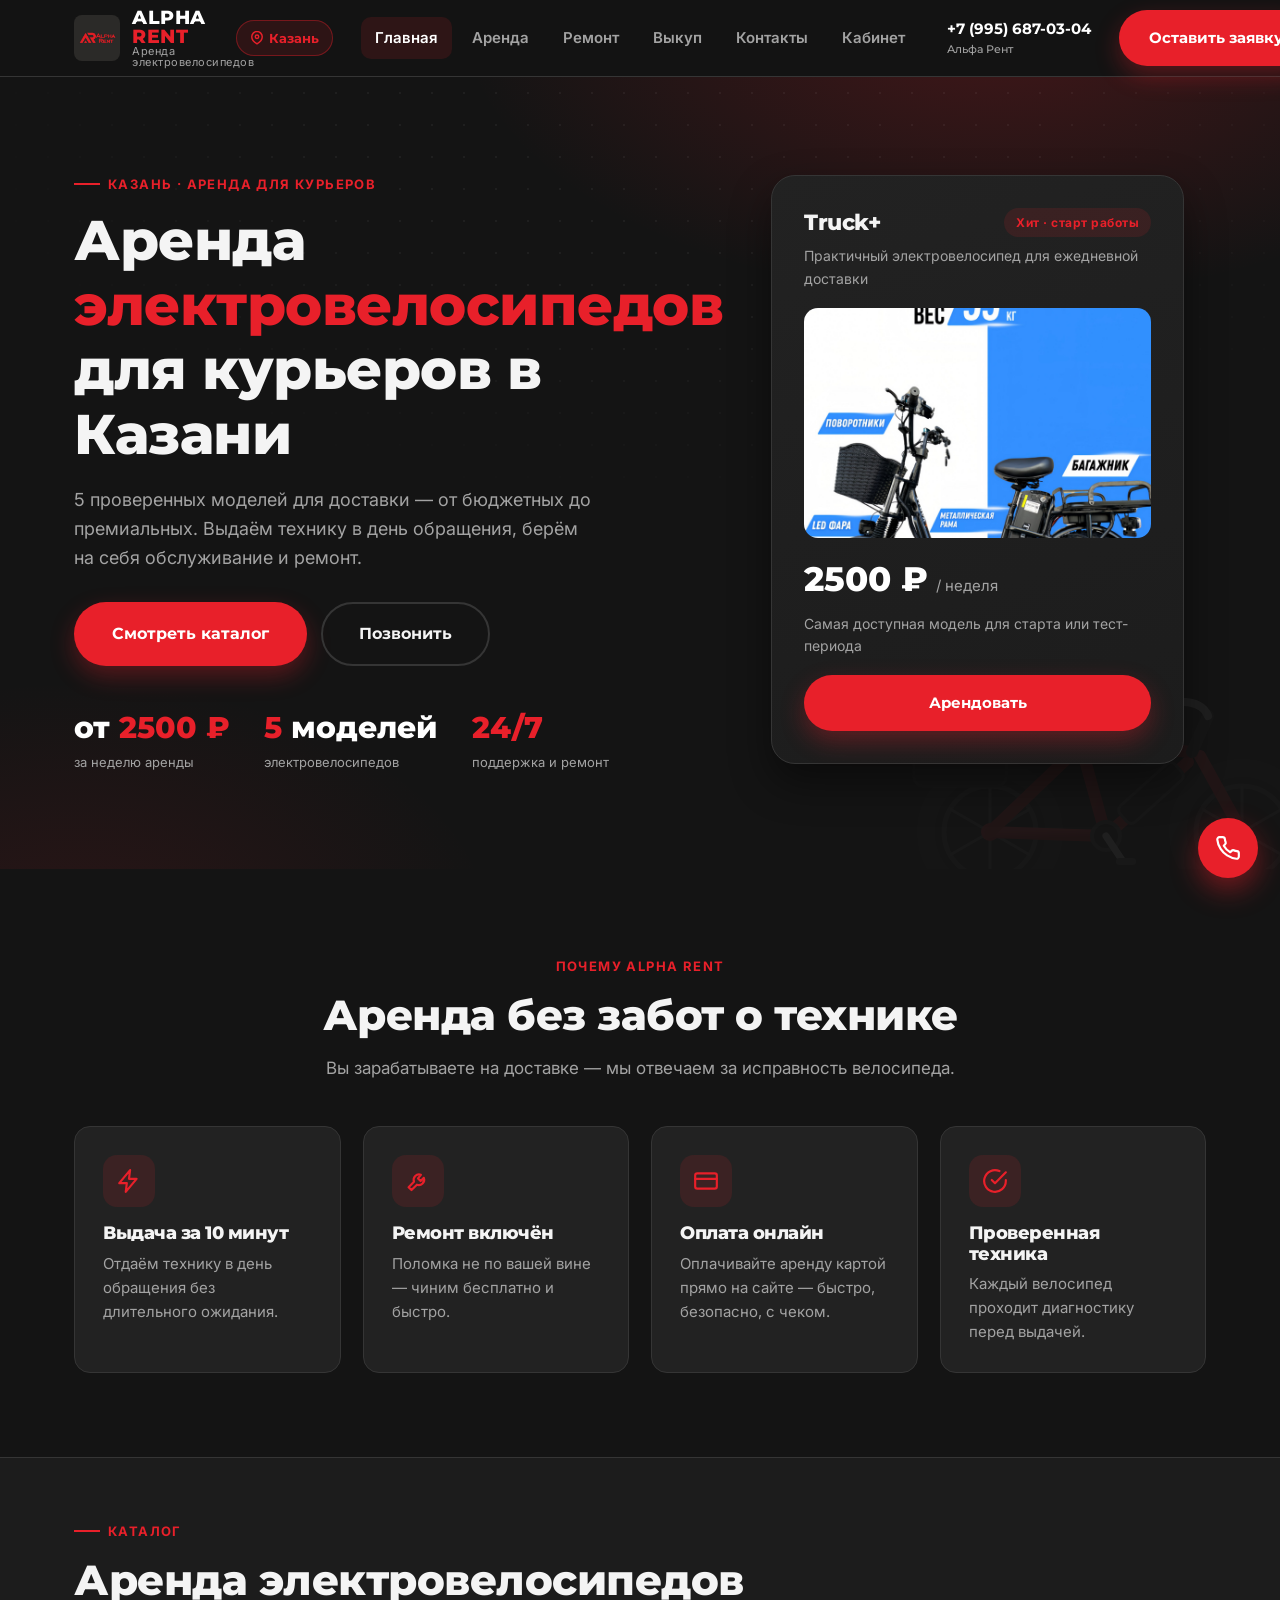
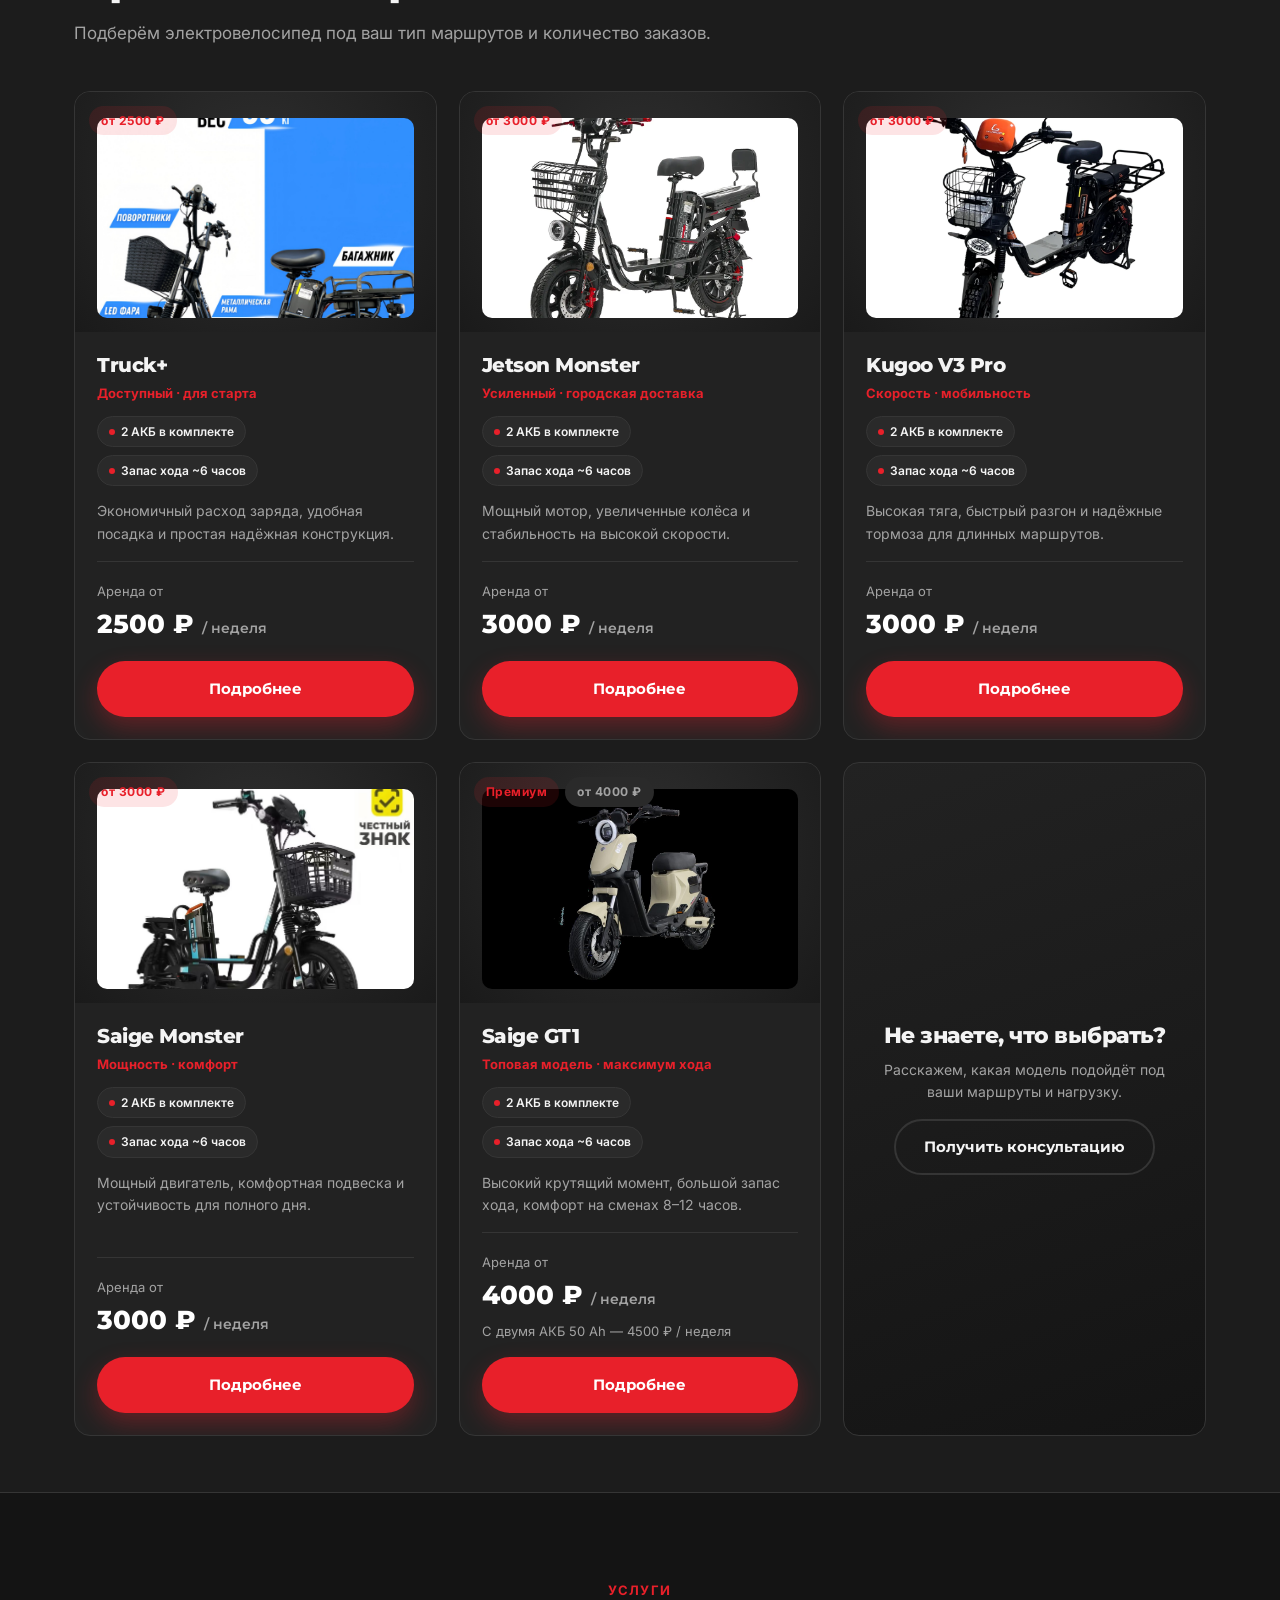
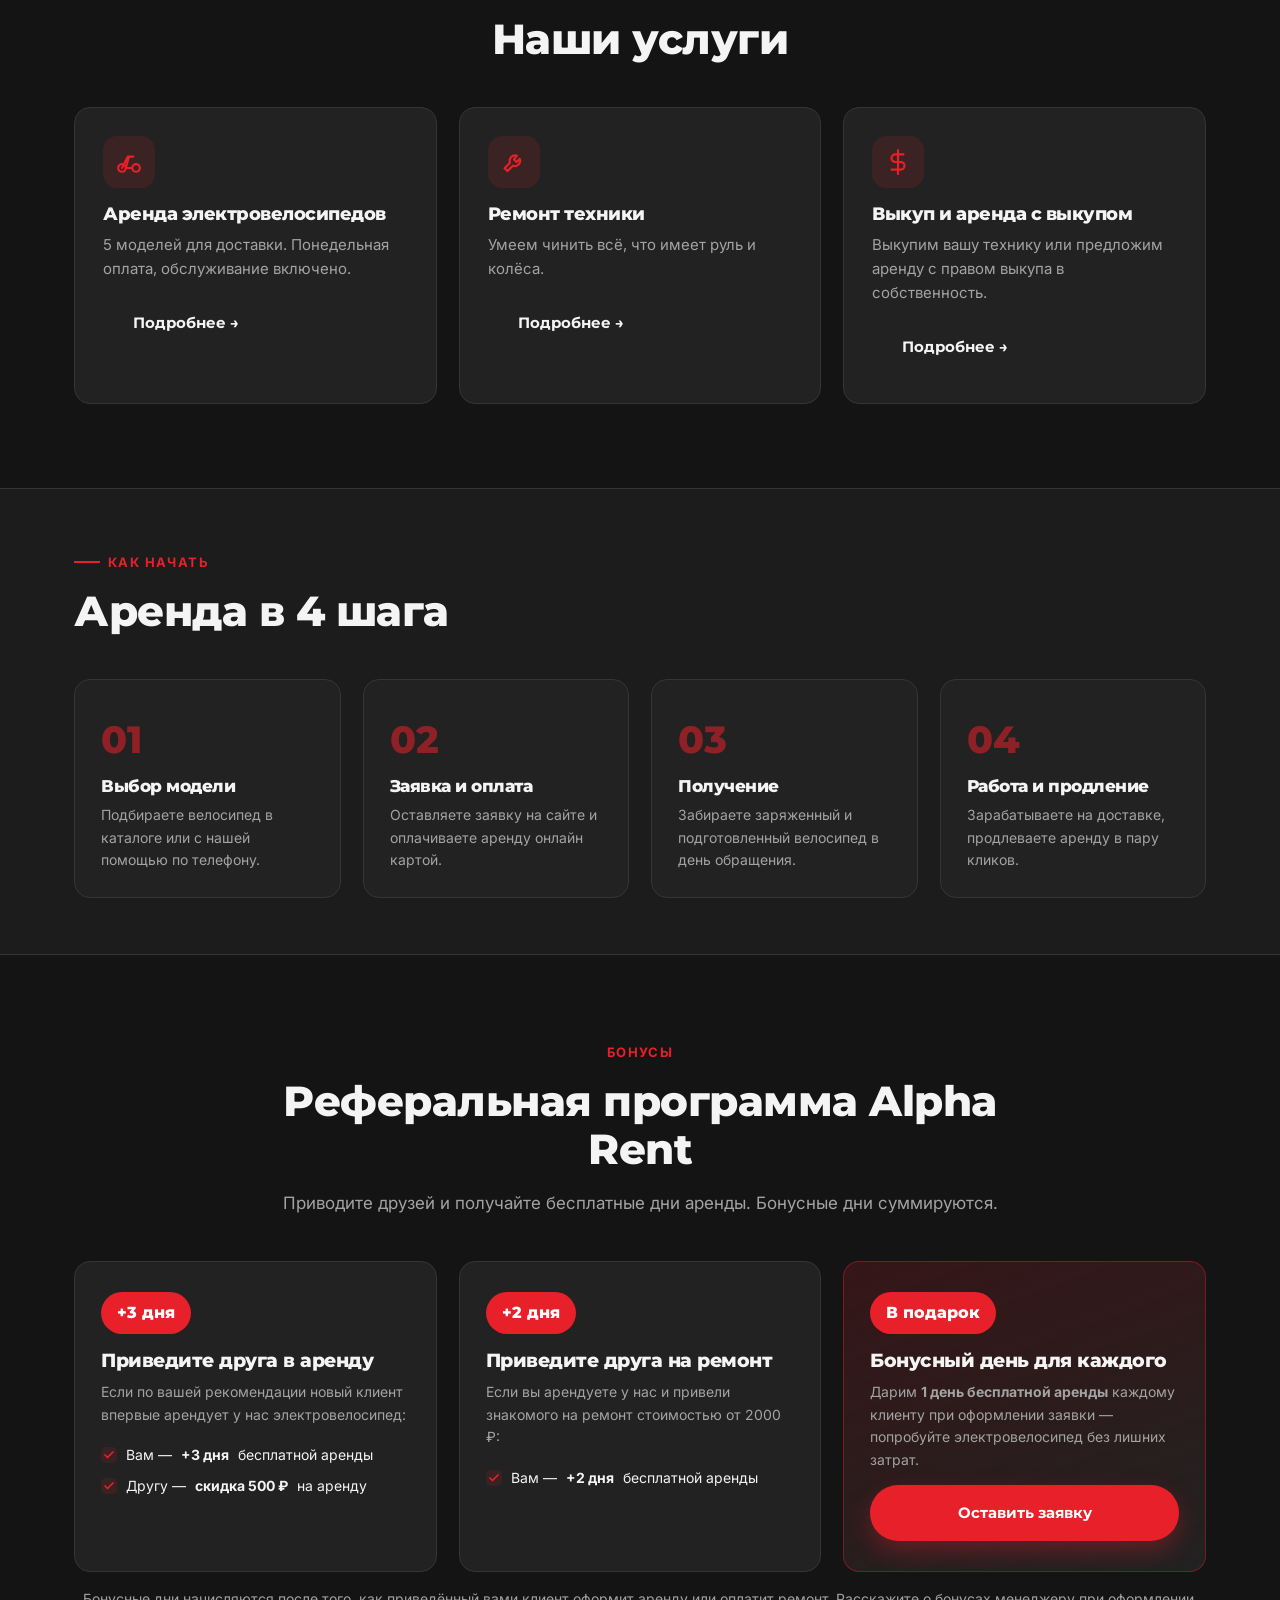
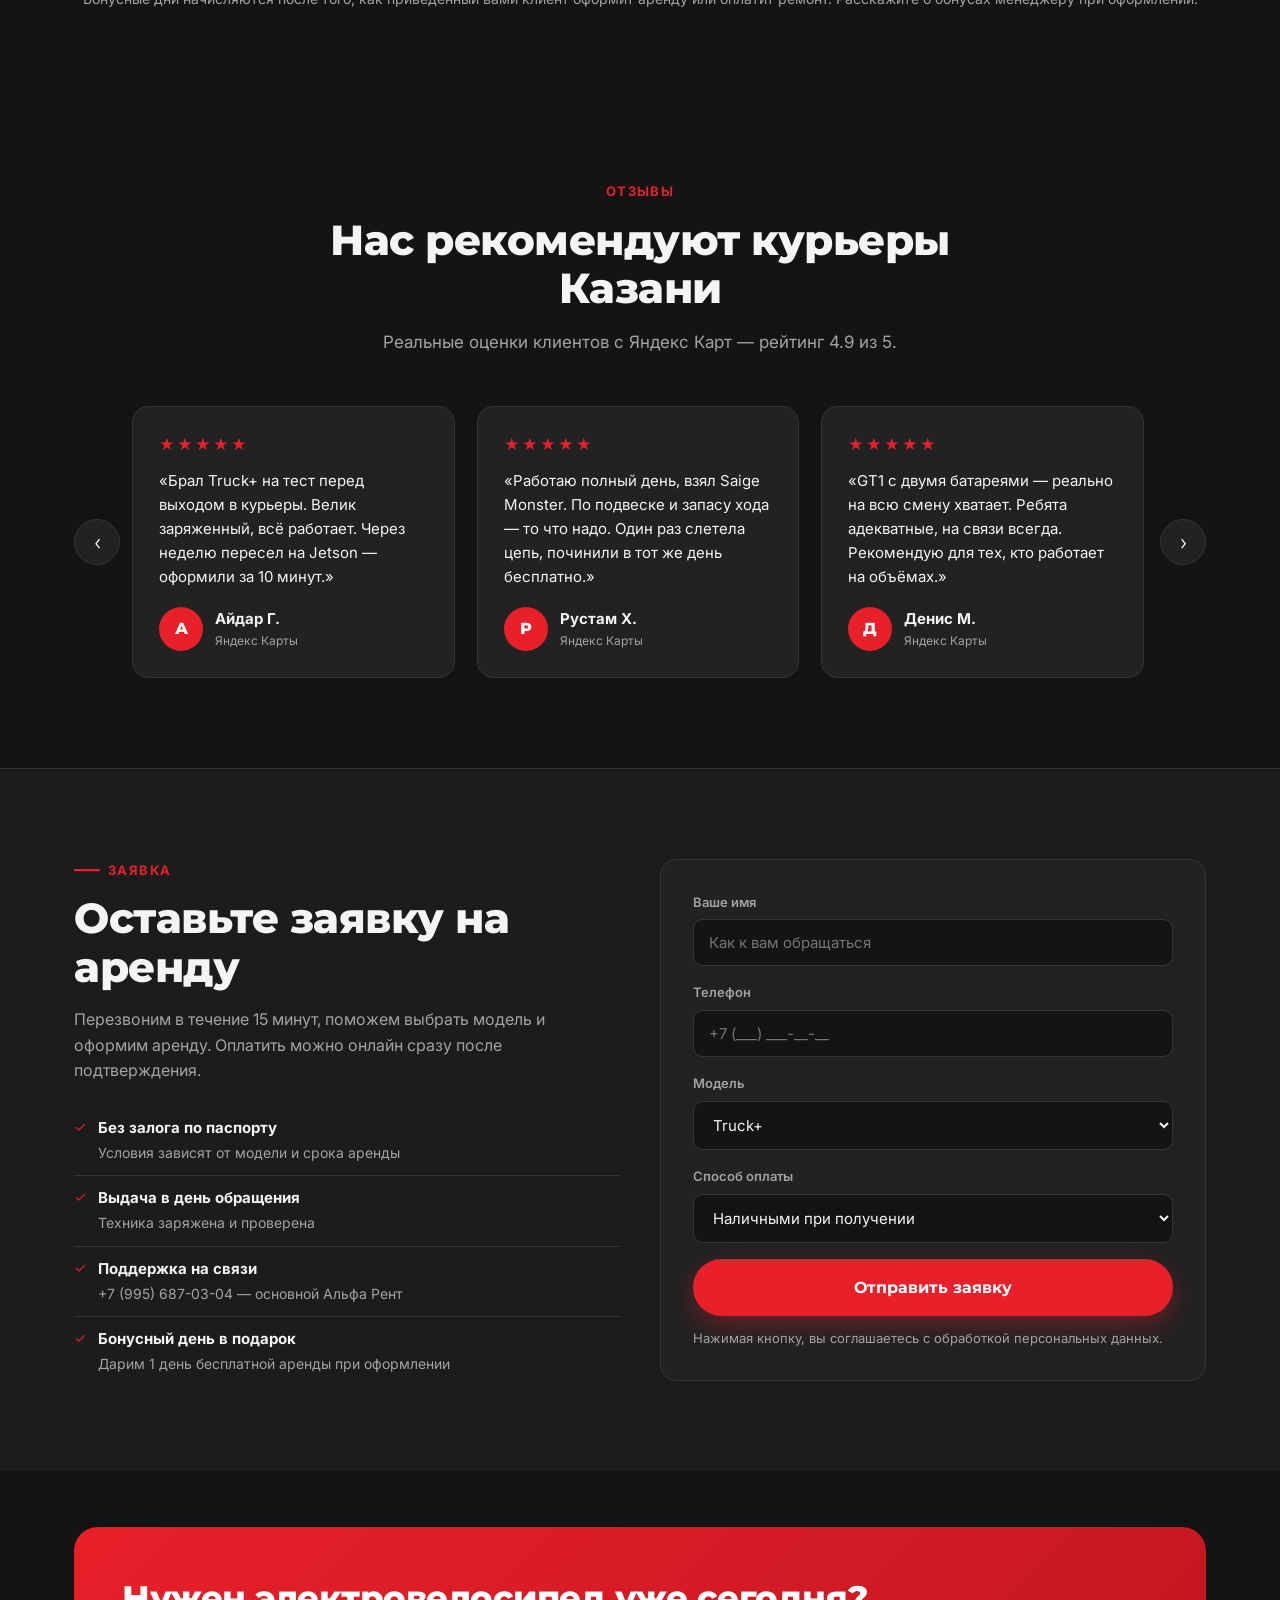
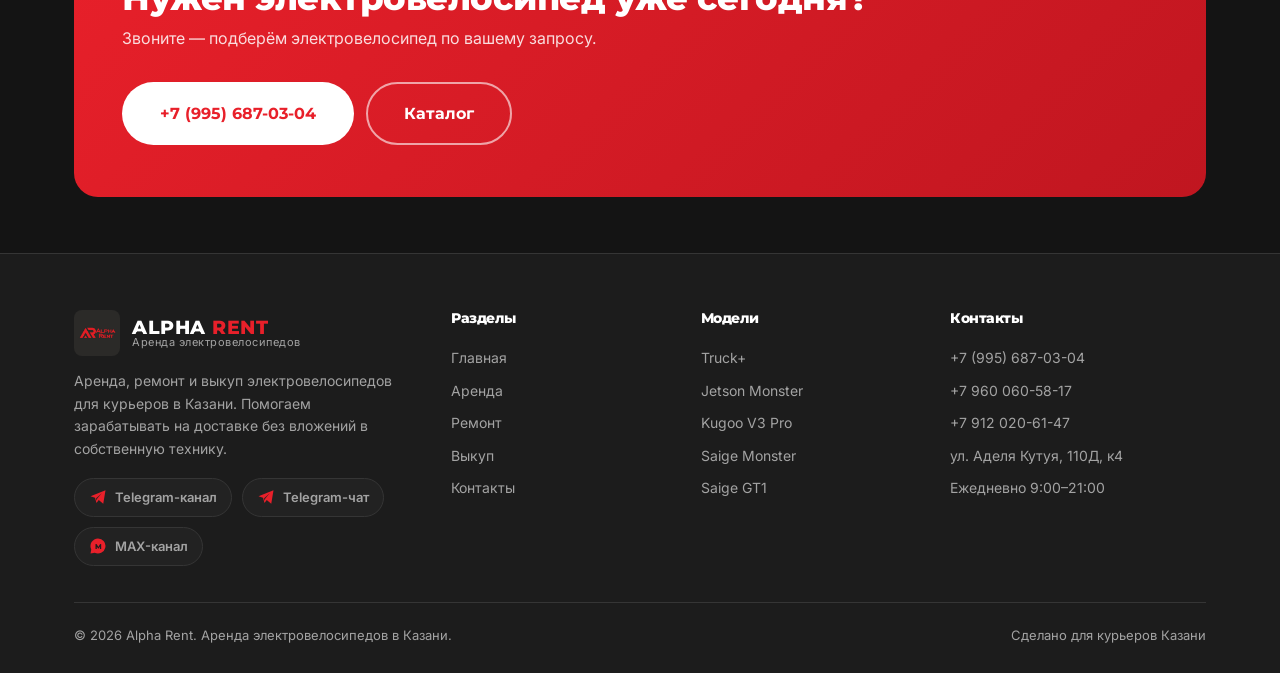
==== index.html @ 2d05eae8 "Фотогалереи моделей электровелосипедов - Добавлены реальные фотографии моделей (Truck, Jetson ×6,   " ====
<!DOCTYPE html>
<html lang="ru">
<head>
<meta charset="UTF-8">
<meta name="viewport" content="width=device-width, initial-scale=1">
<title>Аренда электровелосипедов в Казани для курьеров — Alpha Rent</title>
<meta name="description" content="Аренда электровелосипедов для курьеров в Казани от 2500 ₽ в неделю. 5 моделей, ремонт и выкуп техники, оплата онлайн, выдача в день обращения. Alpha Rent — звоните +7 (995) 687-03-04.">
<meta name="keywords" content="аренда электровелосипедов Казань, аренда велосипедов для курьеров, прокат электровелосипедов Казань, аренда велосипеда Казань, электровелосипед в аренду">
<link rel="canonical" href="https://alpha-rent.ru/">
<meta name="robots" content="index, follow">
<meta name="geo.region" content="RU-TA">
<meta name="geo.placename" content="Казань">
<meta property="og:type" content="website">
<meta property="og:title" content="Аренда электровелосипедов в Казани для курьеров — Alpha Rent">
<meta property="og:description" content="Аренда электровелосипедов для курьеров в Казани от 2500 ₽ в неделю. Ремонт и выкуп техники. Оплата онлайн.">
<meta property="og:image" content="https://alpha-rent.ru/assets/logo.jpg">
<meta property="og:url" content="https://alpha-rent.ru/">
<meta property="og:locale" content="ru_RU">
<link rel="icon" href="assets/logo.jpg" type="image/jpeg">
<link rel="apple-touch-icon" href="assets/logo.jpg">
<link rel="manifest" href="site.webmanifest">
<link rel="preconnect" href="https://fonts.googleapis.com">
<link rel="preconnect" href="https://fonts.gstatic.com" crossorigin>
<link href="https://fonts.googleapis.com/css2?family=Inter:wght@400;500;600;700&family=Montserrat:wght@600;700;800&display=swap" rel="stylesheet">
<link rel="stylesheet" href="css/style.css?v=5">
<script type="application/ld+json">
{
  "@context": "https://schema.org",
  "@type": "LocalBusiness",
  "name": "Alpha Rent — аренда электровелосипедов",
  "image": "https://alpha-rent.ru/assets/logo.jpg",
  "url": "https://alpha-rent.ru/",
  "telephone": "+79956870304",
  "priceRange": "от 2500 ₽",
  "description": "Аренда электровелосипедов для курьеров в Казани. Ремонт и выкуп техники.",
  "address": {
    "@type": "PostalAddress",
    "streetAddress": "улица Аделя Кутуя, 110Д, корпус 4",
    "addressLocality": "Казань",
    "addressRegion": "Республика Татарстан",
    "addressCountry": "RU"
  },
  "areaServed": "Казань",
  "openingHours": "Mo-Su 09:00-21:00",
  "geo": {
    "@type": "GeoCoordinates",
    "latitude": 55.780742,
    "longitude": 49.195625
  },
  "hasMap": "https://yandex.ru/maps/org/alpharent/25104585482/",
  "sameAs": [
    "https://yandex.ru/maps/org/alpharent/25104585482/",
    "https://2gis.ru/kazan/firm/70000001107689104",
    "https://t.me/Alpharent116"
  ],
  "aggregateRating": {
    "@type": "AggregateRating",
    "ratingValue": "4.9",
    "reviewCount": "127"
  }
}
</script>
</head>
<body>

<!-- ===== Header ===== -->
<header class="header">
  <div class="container header__inner">
    <a href="index.html" class="logo" aria-label="Alpha Rent — на главную">
      <img src="assets/logo.jpg" alt="Логотип Alpha Rent">
      <span class="logo__text">
        <span class="logo__name">ALPHA<span> RENT</span></span>
        <span class="logo__tag">Аренда электровелосипедов</span>
      </span>
    </a>
    <span class="city-badge" title="Аренда электровелосипедов в Казани">
      <svg width="14" height="14" viewBox="0 0 24 24" fill="none" stroke="currentColor" stroke-width="2.5" stroke-linecap="round" stroke-linejoin="round"><path d="M21 10c0 7-9 12-9 12s-9-5-9-12a9 9 0 0 1 18 0z"/><circle cx="12" cy="10" r="3"/></svg>
      Казань
    </span>
    <nav class="nav" id="nav">
      <a href="index.html" class="active">Главная</a>
      <a href="arenda.html">Аренда</a>
      <a href="remont.html">Ремонт</a>
      <a href="vykup.html">Выкуп</a>
      <a href="kontakty.html">Контакты</a>
      <a href="account.php">Кабинет</a>
    </nav>
    <a href="tel:+79956870304" class="header__phone">
      +7 (995) 687-03-04
      <span>Альфа Рент</span>
    </a>
    <a href="#zayavka" class="btn btn-primary header__cta">Оставить заявку</a>
    <button class="burger" id="burger" aria-label="Меню">
      <span></span><span></span><span></span>
    </button>
  </div>
</header>

<main>

<!-- ===== Hero ===== -->
<section class="hero">
  <div class="container hero__grid">
    <div class="hero__text">
      <span class="eyebrow">Казань · аренда для курьеров</span>
      <h1>Аренда <span class="accent">электровелосипедов</span> для курьеров в Казани</h1>
      <p class="hero__sub">5 проверенных моделей для доставки — от бюджетных до премиальных. Выдаём технику в день обращения, берём на себя обслуживание и ремонт.</p>
      <div class="hero__actions">
        <a href="arenda.html" class="btn btn-primary btn-lg">Смотреть каталог</a>
        <a href="tel:+79956870304" class="btn btn-outline btn-lg">Позвонить</a>
      </div>
      <div class="hero__stats">
        <div class="hero__stat">
          <div class="num">от <span>2500&nbsp;₽</span></div>
          <div class="lbl">за неделю аренды</div>
        </div>
        <div class="hero__stat">
          <div class="num"><span>5</span> моделей</div>
          <div class="lbl">электровелосипедов</div>
        </div>
        <div class="hero__stat">
          <div class="num"><span>24/7</span></div>
          <div class="lbl">поддержка и ремонт</div>
        </div>
      </div>
    </div>
    <aside class="hero__card">
      <div class="hero__card-top">
        <h3>Truck+</h3>
        <span class="badge">Хит · старт работы</span>
      </div>
      <p class="muted">Практичный электровелосипед для ежедневной доставки</p>
      <div class="hero__bike">
        <img src="assets/bikes/truck-1.jpg" alt="Электровелосипед Truck+ для курьеров" loading="lazy">
      </div>
      <div class="hero__price-row">
        <span class="hero__price">2500&nbsp;₽</span>
        <span class="hero__price-unit">/ неделя</span>
      </div>
      <p class="muted">Самая доступная модель для старта или тест-периода</p>
      <a href="arenda.html" class="btn btn-primary btn-block">Арендовать</a>
    </aside>
  </div>
</section>

<!-- ===== Преимущества ===== -->
<section class="section">
  <div class="container">
    <div class="section-head section-head--center reveal">
      <span class="eyebrow">Почему Alpha Rent</span>
      <h2 class="section-title">Аренда без забот о технике</h2>
      <p>Вы зарабатываете на доставке — мы отвечаем за исправность велосипеда.</p>
    </div>
    <div class="grid grid-4">
      <div class="feature reveal">
        <div class="feature__icon">
          <svg width="26" height="26" viewBox="0 0 24 24" fill="none" stroke="currentColor" stroke-width="2" stroke-linecap="round" stroke-linejoin="round"><path d="M13 2 3 14h7l-1 8 10-12h-7z"/></svg>
        </div>
        <h3>Выдача за 10 минут</h3>
        <p>Отдаём технику в день обращения без длительного ожидания.</p>
      </div>
      <div class="feature reveal">
        <div class="feature__icon">
          <svg width="26" height="26" viewBox="0 0 24 24" fill="none" stroke="currentColor" stroke-width="2" stroke-linecap="round" stroke-linejoin="round"><path d="M14.7 6.3a5 5 0 0 0-6.4 6.4l-5 5 2.7 2.7 5-5a5 5 0 0 0 6.4-6.4l-3 3-2.4-2.4z"/></svg>
        </div>
        <h3>Ремонт включён</h3>
        <p>Поломка не по вашей вине — чиним бесплатно и быстро.</p>
      </div>
      <div class="feature reveal">
        <div class="feature__icon">
          <svg width="26" height="26" viewBox="0 0 24 24" fill="none" stroke="currentColor" stroke-width="2" stroke-linecap="round" stroke-linejoin="round"><rect x="2" y="5" width="20" height="14" rx="2"/><path d="M2 10h20"/></svg>
        </div>
        <h3>Оплата онлайн</h3>
        <p>Оплачивайте аренду картой прямо на сайте — быстро, безопасно, с чеком.</p>
      </div>
      <div class="feature reveal">
        <div class="feature__icon">
          <svg width="26" height="26" viewBox="0 0 24 24" fill="none" stroke="currentColor" stroke-width="2" stroke-linecap="round" stroke-linejoin="round"><path d="M22 11.08V12a10 10 0 1 1-5.93-9.14"/><path d="M22 4 12 14.01l-3-3"/></svg>
        </div>
        <h3>Проверенная техника</h3>
        <p>Каждый велосипед проходит диагностику перед выдачей.</p>
      </div>
    </div>
  </div>
</section>

<!-- ===== Модели ===== -->
<section class="section section--tight" style="background:var(--bg-2);border-block:1px solid var(--border)">
  <div class="container">
    <div class="section-head reveal">
      <span class="eyebrow">Каталог</span>
      <h2 class="section-title">Аренда электровелосипедов</h2>
      <p>Подберём электровелосипед под ваш тип маршрутов и количество заказов.</p>
    </div>
    <div class="grid grid-3" id="models">
      <!-- card -->
      <article class="bike-card reveal">
        <div class="bike-card__media">
          <div class="bike-card__tags"><span class="badge">от 2500 ₽</span></div>
          <img src="assets/bikes/truck-1.jpg" alt="Электровелосипед Truck+" loading="lazy">
        </div>
        <div class="bike-card__body">
          <h3>Truck+</h3>
          <div class="bike-card__role">Доступный · для старта</div>
          <div class="bike-card__specs">
            <span class="spec-pill">2 АКБ в комплекте</span>
            <span class="spec-pill">Запас хода ~6 часов</span>
          </div>
          <p class="bike-card__desc">Экономичный расход заряда, удобная посадка и простая надёжная конструкция.</p>
          <div class="bike-card__price">
            <span class="from">Аренда от</span>
            <div class="val">2500 ₽ <span>/ неделя</span></div>
          </div>
          <div class="bike-card__actions">
            <a href="arenda.html#truck" class="btn btn-primary btn-block">Подробнее</a>
          </div>
        </div>
      </article>
      <article class="bike-card reveal">
        <div class="bike-card__media">
          <div class="bike-card__tags"><span class="badge">от 3000 ₽</span></div>
          <img src="assets/bikes/jetson-1.webp" alt="Электровелосипед Jetson Monster" loading="lazy">
        </div>
        <div class="bike-card__body">
          <h3>Jetson Monster</h3>
          <div class="bike-card__role">Усиленный · городская доставка</div>
          <div class="bike-card__specs">
            <span class="spec-pill">2 АКБ в комплекте</span>
            <span class="spec-pill">Запас хода ~6 часов</span>
          </div>
          <p class="bike-card__desc">Мощный мотор, увеличенные колёса и стабильность на высокой скорости.</p>
          <div class="bike-card__price">
            <span class="from">Аренда от</span>
            <div class="val">3000 ₽ <span>/ неделя</span></div>
          </div>
          <div class="bike-card__actions">
            <a href="arenda.html#jetson" class="btn btn-primary btn-block">Подробнее</a>
          </div>
        </div>
      </article>
      <article class="bike-card reveal">
        <div class="bike-card__media">
          <div class="bike-card__tags"><span class="badge">от 3000 ₽</span></div>
          <img src="assets/bikes/kugoo-1.webp" alt="Электровелосипед Kugoo V3 Pro" loading="lazy">
        </div>
        <div class="bike-card__body">
          <h3>Kugoo V3 Pro</h3>
          <div class="bike-card__role">Скорость · мобильность</div>
          <div class="bike-card__specs">
            <span class="spec-pill">2 АКБ в комплекте</span>
            <span class="spec-pill">Запас хода ~6 часов</span>
          </div>
          <p class="bike-card__desc">Высокая тяга, быстрый разгон и надёжные тормоза для длинных маршрутов.</p>
          <div class="bike-card__price">
            <span class="from">Аренда от</span>
            <div class="val">3000 ₽ <span>/ неделя</span></div>
          </div>
          <div class="bike-card__actions">
            <a href="arenda.html#kugoo" class="btn btn-primary btn-block">Подробнее</a>
          </div>
        </div>
      </article>
      <article class="bike-card reveal">
        <div class="bike-card__media">
          <div class="bike-card__tags"><span class="badge">от 3000 ₽</span></div>
          <img src="assets/bikes/saige-1.jpg" alt="Электровелосипед Saige Monster" loading="lazy">
        </div>
        <div class="bike-card__body">
          <h3>Saige Monster</h3>
          <div class="bike-card__role">Мощность · комфорт</div>
          <div class="bike-card__specs">
            <span class="spec-pill">2 АКБ в комплекте</span>
            <span class="spec-pill">Запас хода ~6 часов</span>
          </div>
          <p class="bike-card__desc">Мощный двигатель, комфортная подвеска и устойчивость для полного дня.</p>
          <div class="bike-card__price">
            <span class="from">Аренда от</span>
            <div class="val">3000 ₽ <span>/ неделя</span></div>
          </div>
          <div class="bike-card__actions">
            <a href="arenda.html#saige" class="btn btn-primary btn-block">Подробнее</a>
          </div>
        </div>
      </article>
      <article class="bike-card reveal">
        <div class="bike-card__media">
          <div class="bike-card__tags"><span class="badge">Премиум</span><span class="badge badge--ghost">от 4000 ₽</span></div>
          <img src="assets/bikes/gt1-1.jpg" alt="Электровелосипед Saige GT1" loading="lazy">
        </div>
        <div class="bike-card__body">
          <h3>Saige GT1</h3>
          <div class="bike-card__role">Топовая модель · максимум хода</div>
          <div class="bike-card__specs">
            <span class="spec-pill">2 АКБ в комплекте</span>
            <span class="spec-pill">Запас хода ~6 часов</span>
          </div>
          <p class="bike-card__desc">Высокий крутящий момент, большой запас хода, комфорт на сменах 8–12 часов.</p>
          <div class="bike-card__price">
            <span class="from">Аренда от</span>
            <div class="val">4000 ₽ <span>/ неделя</span></div>
            <div class="bike-card__price-opt">С двумя АКБ 50 Ah — 4500 ₽ / неделя</div>
          </div>
          <div class="bike-card__actions">
            <a href="arenda.html#gt1" class="btn btn-primary btn-block">Подробнее</a>
          </div>
        </div>
      </article>
      <article class="bike-card reveal" style="justify-content:center;align-items:center;text-align:center;padding:30px;background:linear-gradient(160deg,var(--surface),var(--bg))">
        <h3 style="font-size:22px;margin-bottom:10px">Не знаете, что выбрать?</h3>
        <p class="bike-card__desc">Расскажем, какая модель подойдёт под ваши маршруты и нагрузку.</p>
        <a href="kontakty.html" class="btn btn-outline">Получить консультацию</a>
      </article>
    </div>
  </div>
</section>

<!-- ===== Услуги ===== -->
<section class="section">
  <div class="container">
    <div class="section-head section-head--center reveal">
      <span class="eyebrow">Услуги</span>
      <h2 class="section-title">Наши услуги</h2>
    </div>
    <div class="grid grid-3">
      <div class="feature reveal">
        <div class="feature__icon">
          <svg width="26" height="26" viewBox="0 0 24 24" fill="none" stroke="currentColor" stroke-width="2" stroke-linecap="round" stroke-linejoin="round"><circle cx="5.5" cy="17.5" r="3.5"/><circle cx="18.5" cy="17.5" r="3.5"/><path d="M15 17.5h-6L12 7h4M9 17.5 12 7M5.5 17.5 11 7h1"/></svg>
        </div>
        <h3>Аренда электровелосипедов</h3>
        <p>5 моделей для доставки. Понедельная оплата, обслуживание включено.</p>
        <a href="arenda.html" class="btn btn-ghost" style="margin-top:14px">Подробнее →</a>
      </div>
      <div class="feature reveal">
        <div class="feature__icon">
          <svg width="26" height="26" viewBox="0 0 24 24" fill="none" stroke="currentColor" stroke-width="2" stroke-linecap="round" stroke-linejoin="round"><path d="M14.7 6.3a5 5 0 0 0-6.4 6.4l-5 5 2.7 2.7 5-5a5 5 0 0 0 6.4-6.4l-3 3-2.4-2.4z"/></svg>
        </div>
        <h3>Ремонт техники</h3>
        <p>Умеем чинить всё, что имеет руль и колёса.</p>
        <a href="remont.html" class="btn btn-ghost" style="margin-top:14px">Подробнее →</a>
      </div>
      <div class="feature reveal">
        <div class="feature__icon">
          <svg width="26" height="26" viewBox="0 0 24 24" fill="none" stroke="currentColor" stroke-width="2" stroke-linecap="round" stroke-linejoin="round"><path d="M12 1v22M17 5H9.5a3.5 3.5 0 0 0 0 7h5a3.5 3.5 0 0 1 0 7H6"/></svg>
        </div>
        <h3>Выкуп и аренда с выкупом</h3>
        <p>Выкупим вашу технику или предложим аренду с правом выкупа в собственность.</p>
        <a href="vykup.html" class="btn btn-ghost" style="margin-top:14px">Подробнее →</a>
      </div>
    </div>
  </div>
</section>

<!-- ===== Как это работает ===== -->
<section class="section section--tight" style="background:var(--bg-2);border-block:1px solid var(--border)">
  <div class="container">
    <div class="section-head reveal">
      <span class="eyebrow">Как начать</span>
      <h2 class="section-title">Аренда в 4 шага</h2>
    </div>
    <div class="grid grid-4 steps">
      <div class="step reveal"><h3>Выбор модели</h3><p>Подбираете велосипед в каталоге или с нашей помощью по телефону.</p></div>
      <div class="step reveal"><h3>Заявка и оплата</h3><p>Оставляете заявку на сайте и оплачиваете аренду онлайн картой.</p></div>
      <div class="step reveal"><h3>Получение</h3><p>Забираете заряженный и подготовленный велосипед в день обращения.</p></div>
      <div class="step reveal"><h3>Работа и продление</h3><p>Зарабатываете на доставке, продлеваете аренду в пару кликов.</p></div>
    </div>
  </div>
</section>

<!-- ===== Бонусы и реферальная программа ===== -->
<section class="section" id="bonusy">
  <div class="container">
    <div class="section-head section-head--center reveal">
      <span class="eyebrow">Бонусы</span>
      <h2 class="section-title">Реферальная программа Alpha Rent</h2>
      <p>Приводите друзей и получайте бесплатные дни аренды. Бонусные дни суммируются.</p>
    </div>
    <div class="grid grid-3">
      <div class="bonus-card reveal">
        <div class="bonus-card__badge">+3 дня</div>
        <h3>Приведите друга в аренду</h3>
        <p>Если по вашей рекомендации новый клиент впервые арендует у нас электровелосипед:</p>
        <ul class="spec-list">
          <li>Вам — <b>+3 дня</b> бесплатной аренды</li>
          <li>Другу — <b>скидка 500 ₽</b> на аренду</li>
        </ul>
      </div>
      <div class="bonus-card reveal">
        <div class="bonus-card__badge">+2 дня</div>
        <h3>Приведите друга на ремонт</h3>
        <p>Если вы арендуете у нас и привели знакомого на ремонт стоимостью от 2000 ₽:</p>
        <ul class="spec-list">
          <li>Вам — <b>+2 дня</b> бесплатной аренды</li>
        </ul>
      </div>
      <div class="bonus-card bonus-card--accent reveal">
        <div class="bonus-card__badge">В подарок</div>
        <h3>Бонусный день для каждого</h3>
        <p>Дарим <b>1 день бесплатной аренды</b> каждому клиенту при оформлении заявки — попробуйте электровелосипед без лишних затрат.</p>
        <a href="#zayavka" class="btn btn-primary" style="margin-top:auto">Оставить заявку</a>
      </div>
    </div>
    <p style="color:var(--muted);font-size:14px;margin-top:16px;text-align:center">Бонусные дни начисляются после того, как приведённый вами клиент оформит аренду или оплатит ремонт. Расскажите о бонусах менеджеру при оформлении.</p>
  </div>
</section>

<!-- ===== Отзывы ===== -->
<section class="section">
  <div class="container">
    <div class="section-head section-head--center reveal">
      <span class="eyebrow">Отзывы</span>
      <h2 class="section-title">Нас рекомендуют курьеры Казани</h2>
      <p>Реальные оценки клиентов с Яндекс Карт — рейтинг 4.9 из 5.</p>
    </div>
    <div class="reviews-carousel reveal">
      <button class="carousel-arrow carousel-prev" type="button" aria-label="Предыдущие отзывы" data-reviews-prev>‹</button>
      <div class="reviews-track" data-reviews-track>
        <article class="review-card">
          <div class="review-card__stars">★★★★★</div>
          <p class="review-card__text">«Брал Truck+ на тест перед выходом в курьеры. Велик заряженный, всё работает. Через неделю пересел на Jetson — оформили за 10 минут.»</p>
          <div class="review-card__author">
            <div class="review-card__ava">А</div>
            <div><div class="review-card__name">Айдар Г.</div><div class="review-card__src">Яндекс Карты</div></div>
          </div>
        </article>
        <article class="review-card">
          <div class="review-card__stars">★★★★★</div>
          <p class="review-card__text">«Работаю полный день, взял Saige Monster. По подвеске и запасу хода — то что надо. Один раз слетела цепь, починили в тот же день бесплатно.»</p>
          <div class="review-card__author">
            <div class="review-card__ava">Р</div>
            <div><div class="review-card__name">Рустам Х.</div><div class="review-card__src">Яндекс Карты</div></div>
          </div>
        </article>
        <article class="review-card">
          <div class="review-card__stars">★★★★★</div>
          <p class="review-card__text">«GT1 с двумя батареями — реально на всю смену хватает. Ребята адекватные, на связи всегда. Рекомендую для тех, кто работает на объёмах.»</p>
          <div class="review-card__author">
            <div class="review-card__ava">Д</div>
            <div><div class="review-card__name">Денис М.</div><div class="review-card__src">Яндекс Карты</div></div>
          </div>
        </article>
        <article class="review-card">
          <div class="review-card__stars">★★★★★</div>
          <p class="review-card__text">«Взял Kugoo V3 Pro — разгон бодрый, по городу между заказами летаю. За смену успеваю заметно больше, чем на своём старом велике.»</p>
          <div class="review-card__author">
            <div class="review-card__ava">Л</div>
            <div><div class="review-card__name">Линар Ф.</div><div class="review-card__src">Яндекс Карты</div></div>
          </div>
        </article>
        <article class="review-card">
          <div class="review-card__stars">★★★★★</div>
          <p class="review-card__text">«Привёл двух знакомых курьеров — за это получил бесплатные дни аренды. По факту катался почти неделю в подарок. Приятно, что бонусы реально работают.»</p>
          <div class="review-card__author">
            <div class="review-card__ava">А</div>
            <div><div class="review-card__name">Алмаз С.</div><div class="review-card__src">Яндекс Карты</div></div>
          </div>
        </article>
        <article class="review-card">
          <div class="review-card__stars">★★★★★</div>
          <p class="review-card__text">«Пригонял свой самокат на ремонт — диагностика бесплатная, починили при мне за полчаса. Цены адекватные, ничего лишнего не навязывали.»</p>
          <div class="review-card__author">
            <div class="review-card__ava">В</div>
            <div><div class="review-card__name">Виктор П.</div><div class="review-card__src">2ГИС</div></div>
          </div>
        </article>
        <article class="review-card">
          <div class="review-card__stars">★★★★★</div>
          <p class="review-card__text">«Район у меня с горками, взял Jetson Monster — на подъёмах тянет уверенно. Две батареи спокойно закрывают полную смену.»</p>
          <div class="review-card__author">
            <div class="review-card__ava">И</div>
            <div><div class="review-card__name">Ильдар Г.</div><div class="review-card__src">Яндекс Карты</div></div>
          </div>
        </article>
        <article class="review-card">
          <div class="review-card__stars">★★★★★</div>
          <p class="review-card__text">«Оформление реально быстрое — приехал, забрал заряженный велосипед и сразу на заказы. Никакого ожидания, всё чётко.»</p>
          <div class="review-card__author">
            <div class="review-card__ava">С</div>
            <div><div class="review-card__name">Сергей К.</div><div class="review-card__src">2ГИС</div></div>
          </div>
        </article>
        <article class="review-card">
          <div class="review-card__stars">★★★★★</div>
          <p class="review-card__text">«Оформил аренду с выкупом — через год велосипед будет мой. Ребята всегда на связи, по любому вопросу помогают. Рекомендую.»</p>
          <div class="review-card__author">
            <div class="review-card__ava">К</div>
            <div><div class="review-card__name">Камиль Н.</div><div class="review-card__src">Яндекс Карты</div></div>
          </div>
        </article>
      </div>
      <button class="carousel-arrow carousel-next" type="button" aria-label="Следующие отзывы" data-reviews-next>›</button>
    </div>
    <!--
      Виджет отзывов Яндекса:
      после подтверждения карточки компании в Яндекс Бизнес сюда
      вставляется официальный виджет отзывов (Яндекс Карты → «Поделиться»
      → «Виджет отзывов»). Тогда оценки будут обновляться автоматически.
    -->
  </div>
</section>

<!-- ===== CTA + форма ===== -->
<section class="section" id="zayavka" style="background:var(--bg-2);border-top:1px solid var(--border)">
  <div class="container">
    <div class="split">
      <div class="reveal">
        <span class="eyebrow">Заявка</span>
        <h2 class="section-title">Оставьте заявку на аренду</h2>
        <p style="color:var(--muted);margin-bottom:22px">Перезвоним в течение 15 минут, поможем выбрать модель и оформим аренду. Оплатить можно онлайн сразу после подтверждения.</p>
        <ul class="split__list">
          <li><span class="ico">✓</span><div><b>Без залога по паспорту</b><span>Условия зависят от модели и срока аренды</span></div></li>
          <li><span class="ico">✓</span><div><b>Выдача в день обращения</b><span>Техника заряжена и проверена</span></div></li>
          <li><span class="ico">✓</span><div><b>Поддержка на связи</b><span>+7 (995) 687-03-04 — основной Альфа Рент</span></div></li>
          <li><span class="ico">✓</span><div><b>Бонусный день в подарок</b><span>Дарим 1 день бесплатной аренды при оформлении</span></div></li>
        </ul>
      </div>
      <form class="form reveal" data-form>
        <input type="text" name="website" tabindex="-1" autocomplete="off" aria-hidden="true" style="position:absolute;left:-9999px;width:1px;height:1px;opacity:0">
        <div class="field">
          <label for="h-name">Ваше имя</label>
          <input type="text" id="h-name" name="name" placeholder="Как к вам обращаться" required>
        </div>
        <div class="field">
          <label for="h-phone">Телефон</label>
          <input type="tel" id="h-phone" name="phone" placeholder="+7 (___) ___-__-__" required>
        </div>
        <div class="field">
          <label for="booking-model">Модель</label>
          <select id="booking-model" name="model">
            <option>Truck+</option>
            <option>Jetson Monster</option>
            <option>Kugoo V3 Pro</option>
            <option>Saige Monster</option>
            <option>Saige GT1</option>
            <option>Помогите выбрать</option>
          </select>
        </div>
        <div class="field">
          <label for="h-pay">Способ оплаты</label>
          <select id="h-pay" name="pay">
            <option>Наличными при получении</option>
            <option>Картой онлайн</option>
          </select>
        </div>
        <button type="submit" class="btn btn-primary btn-block btn-lg">Отправить заявку</button>
        <p class="form__note">Нажимая кнопку, вы соглашаетесь с обработкой персональных данных.</p>
        <div class="form__ok">Заявка принята! Мы перезвоним вам в ближайшее время для подтверждения и оплаты.</div>
      </form>
    </div>
  </div>
</section>

<!-- ===== CTA banner ===== -->
<section class="section section--tight">
  <div class="container">
    <div class="cta-banner reveal">
      <div>
        <h2>Нужен электровелосипед уже сегодня?</h2>
        <p>Звоните — подберём электровелосипед по вашему запросу.</p>
      </div>
      <div style="display:flex;gap:12px;flex-wrap:wrap">
        <a href="tel:+79956870304" class="btn btn-primary btn-lg">+7 (995) 687-03-04</a>
        <a href="arenda.html" class="btn btn-outline btn-lg">Каталог</a>
      </div>
    </div>
  </div>
</section>

</main>

<!-- ===== Footer ===== -->
<footer class="footer">
  <div class="container">
    <div class="footer__grid">
      <div class="footer__about">
        <a href="index.html" class="logo">
          <img src="assets/logo.jpg" alt="Alpha Rent">
          <span class="logo__text">
            <span class="logo__name">ALPHA<span> RENT</span></span>
            <span class="logo__tag">Аренда электровелосипедов</span>
          </span>
        </a>
        <p>Аренда, ремонт и выкуп электровелосипедов для курьеров в Казани. Помогаем зарабатывать на доставке без вложений в собственную технику.</p>
        <div class="socials">
          <a class="social" href="https://t.me/Alpharent116" target="_blank" rel="noopener">
            <svg width="18" height="18" viewBox="0 0 24 24" fill="currentColor"><path d="M22 3 2 11l6 2 2 7 3-4 6 5 3-18zM9.5 13.5 17 7l-6 7-1 3z"/></svg>
            Telegram-канал
          </a>
          <a class="social" href="https://t.me/Electrovelo_kzn" target="_blank" rel="noopener">
            <svg width="18" height="18" viewBox="0 0 24 24" fill="currentColor"><path d="M22 3 2 11l6 2 2 7 3-4 6 5 3-18zM9.5 13.5 17 7l-6 7-1 3z"/></svg>
            Telegram-чат
          </a>
          <!-- Ссылку на MAX-канал добавьте, когда она появится -->
          <a class="social" href="#" target="_blank" rel="noopener">
            <svg width="18" height="18" viewBox="0 0 24 24"><path fill="currentColor" d="M12 2a10 10 0 0 0-9 14.5L2 22l5.6-1A10 10 0 1 0 12 2z"/><text x="12" y="15.6" text-anchor="middle" font-size="9" font-weight="800" fill="#1c1c1c" font-family="Montserrat, sans-serif">M</text></svg>
            MAX-канал
          </a>
        </div>
      </div>
      <div class="footer__col">
        <h4>Разделы</h4>
        <a href="index.html">Главная</a>
        <a href="arenda.html">Аренда</a>
        <a href="remont.html">Ремонт</a>
        <a href="vykup.html">Выкуп</a>
        <a href="kontakty.html">Контакты</a>
      </div>
      <div class="footer__col">
        <h4>Модели</h4>
        <a href="arenda.html#truck">Truck+</a>
        <a href="arenda.html#jetson">Jetson Monster</a>
        <a href="arenda.html#kugoo">Kugoo V3 Pro</a>
        <a href="arenda.html#saige">Saige Monster</a>
        <a href="arenda.html#gt1">Saige GT1</a>
      </div>
      <div class="footer__col">
        <h4>Контакты</h4>
        <a href="tel:+79956870304">+7 (995) 687-03-04</a>
        <a href="tel:+79600605817">+7 960 060-58-17</a>
        <a href="tel:+79120206147">+7 912 020-61-47</a>
        <li>ул. Аделя Кутуя, 110Д, к4</li>
        <li>Ежедневно 9:00–21:00</li>
      </div>
    </div>
    <div class="footer__bottom">
      <span>© <span data-year>2026</span> Alpha Rent. Аренда электровелосипедов в Казани.</span>
      <span>Сделано для курьеров Казани</span>
    </div>
  </div>
</footer>

<a href="tel:+79956870304" class="float-call" aria-label="Позвонить">
  <svg width="26" height="26" viewBox="0 0 24 24" fill="none" stroke="currentColor" stroke-width="2" stroke-linecap="round" stroke-linejoin="round"><path d="M22 16.92v3a2 2 0 0 1-2.18 2 19.79 19.79 0 0 1-8.63-3.07 19.5 19.5 0 0 1-6-6 19.79 19.79 0 0 1-3.07-8.67A2 2 0 0 1 4.11 2h3a2 2 0 0 1 2 1.72c.13.96.36 1.9.7 2.81a2 2 0 0 1-.45 2.11L8.09 9.91a16 16 0 0 0 6 6l1.27-1.27a2 2 0 0 1 2.11-.45c.91.34 1.85.57 2.81.7A2 2 0 0 1 22 16.92z"/></svg>
</a>

<script src="js/main.js?v=5"></script>
</body>
</html>
---- css/style.css ----
/* ===== Alpha Rent — аренда электровелосипедов в Казани ===== */

:root {
  --red: #e8202a;
  --red-dark: #c01620;
  --red-soft: rgba(232, 32, 42, 0.12);
  --bg: #141414;
  --bg-2: #1c1c1c;
  --surface: #222222;
  --surface-2: #2a2a2a;
  --border: #353535;
  --text: #f4f4f4;
  --muted: #a3a3a3;
  --white: #ffffff;
  --radius: 16px;
  --radius-sm: 10px;
  --shadow: 0 18px 40px rgba(0, 0, 0, 0.45);
  --container: 1180px;
  --header-h: 76px;
  --ease: 0.25s ease;
}

* { margin: 0; padding: 0; box-sizing: border-box; }

html { scroll-behavior: smooth; }

body {
  font-family: "Inter", "Segoe UI", system-ui, sans-serif;
  background: var(--bg);
  color: var(--text);
  line-height: 1.6;
  -webkit-font-smoothing: antialiased;
  overflow-x: hidden;
}

h1, h2, h3, h4 {
  font-family: "Montserrat", "Segoe UI", sans-serif;
  font-weight: 800;
  line-height: 1.15;
  letter-spacing: -0.5px;
}

a { color: inherit; text-decoration: none; }
img { max-width: 100%; display: block; }
ul { list-style: none; }

.container {
  width: 100%;
  max-width: var(--container);
  margin: 0 auto;
  padding: 0 24px;
}

/* ===== Buttons ===== */
.btn {
  display: inline-flex;
  align-items: center;
  justify-content: center;
  gap: 10px;
  padding: 14px 28px;
  border-radius: 999px;
  font-weight: 700;
  font-size: 15px;
  cursor: pointer;
  border: 2px solid transparent;
  transition: transform var(--ease), background var(--ease), color var(--ease), box-shadow var(--ease);
  font-family: "Montserrat", sans-serif;
  white-space: nowrap;
}
.btn:active { transform: scale(0.97); }
.btn-primary {
  background: var(--red);
  color: var(--white);
  box-shadow: 0 10px 24px rgba(232, 32, 42, 0.32);
}
.btn-primary:hover { background: var(--red-dark); transform: translateY(-2px); }
.btn-outline {
  background: transparent;
  color: var(--text);
  border-color: var(--border);
}
.btn-outline:hover { border-color: var(--red); color: var(--white); }
.btn-ghost { background: var(--surface); color: var(--text); }
.btn-ghost:hover { background: var(--surface-2); }
.btn-block { width: 100%; }
.btn-lg { padding: 17px 36px; font-size: 16px; }

/* ===== Header ===== */
.header {
  position: sticky;
  top: 0;
  z-index: 100;
  background: rgba(20, 20, 20, 0.92);
  backdrop-filter: blur(12px);
  border-bottom: 1px solid var(--border);
}
.header__inner {
  height: var(--header-h);
  display: flex;
  align-items: center;
  gap: 28px;
}
.logo { display: flex; align-items: center; gap: 12px; }
.logo img { height: 46px; width: auto; border-radius: 8px; }
.logo__text { display: flex; flex-direction: column; line-height: 1; }
.logo__name {
  font-family: "Montserrat", sans-serif;
  font-weight: 800;
  font-size: 19px;
  color: var(--white);
  letter-spacing: 0.5px;
}
.logo__name span { color: var(--red); }
.logo__tag { font-size: 11px; color: var(--muted); letter-spacing: 0.5px; }

.city-badge {
  display: inline-flex;
  align-items: center;
  gap: 5px;
  flex: none;
  padding: 7px 13px;
  background: var(--red-soft);
  border: 1px solid rgba(232, 32, 42, 0.4);
  border-radius: 999px;
  font-family: "Montserrat", sans-serif;
  font-size: 13px;
  font-weight: 700;
  color: var(--red);
  white-space: nowrap;
}
.city-badge svg { flex: none; }

.nav { display: flex; gap: 6px; margin-left: auto; }
.nav a {
  padding: 9px 14px;
  border-radius: var(--radius-sm);
  font-size: 15px;
  font-weight: 600;
  color: var(--muted);
  transition: color var(--ease), background var(--ease);
}
.nav a:hover { color: var(--white); background: var(--surface); }
.nav a.active { color: var(--white); background: var(--red-soft); }

.header__phone {
  font-family: "Montserrat", sans-serif;
  font-weight: 700;
  font-size: 15px;
  color: var(--white);
  white-space: nowrap;
}
.header__phone span { display: block; font-size: 11px; color: var(--muted); font-weight: 500; }

.burger {
  display: none;
  flex-direction: column;
  gap: 5px;
  background: none;
  border: none;
  cursor: pointer;
  padding: 8px;
}
.burger span {
  width: 26px; height: 3px;
  background: var(--white);
  border-radius: 2px;
  transition: transform var(--ease), opacity var(--ease);
}
.burger.open span:nth-child(1) { transform: translateY(8px) rotate(45deg); }
.burger.open span:nth-child(2) { opacity: 0; }
.burger.open span:nth-child(3) { transform: translateY(-8px) rotate(-45deg); }

/* ===== Section base ===== */
.section { padding: 84px 0; }
.section--tight { padding: 56px 0; }
.section-head { max-width: 720px; margin-bottom: 44px; }
.section-head--center { margin-left: auto; margin-right: auto; text-align: center; }
.eyebrow {
  display: inline-flex;
  align-items: center;
  gap: 8px;
  font-size: 13px;
  font-weight: 700;
  letter-spacing: 1.4px;
  text-transform: uppercase;
  color: var(--red);
  margin-bottom: 14px;
}
.eyebrow::before { content: ""; width: 26px; height: 2px; background: var(--red); }
.section-head--center .eyebrow::before { display: none; }
h2.section-title { font-size: clamp(28px, 4vw, 42px); margin-bottom: 16px; }
.section-head p { color: var(--muted); font-size: 17px; }

/* ===== Hero ===== */
.hero {
  position: relative;
  padding: 90px 0 96px;
  background:
    radial-gradient(900px 480px at 78% -8%, rgba(232, 32, 42, 0.22), transparent 60%),
    radial-gradient(700px 420px at 6% 108%, rgba(232, 32, 42, 0.10), transparent 60%),
    var(--bg);
  overflow: hidden;
}
.hero__grid {
  display: grid;
  grid-template-columns: 1.05fr 0.95fr;
  gap: 48px;
  align-items: center;
}
.hero h1 {
  font-size: clamp(32px, 5vw, 56px);
  margin-bottom: 20px;
}
.hero h1 .accent { color: var(--red); }
.hero__sub { font-size: 18px; color: var(--muted); margin-bottom: 30px; max-width: 520px; }
.hero__actions { display: flex; gap: 14px; flex-wrap: wrap; margin-bottom: 38px; }
.hero__stats {
  display: flex;
  gap: 34px;
  flex-wrap: wrap;
}
.hero__stat .num {
  font-family: "Montserrat", sans-serif;
  font-size: 30px;
  font-weight: 800;
  color: var(--white);
}
.hero__stat .num span { color: var(--red); }
.hero__stat .lbl { font-size: 13px; color: var(--muted); }

.hero__card {
  background: linear-gradient(160deg, var(--surface) 0%, var(--bg-2) 100%);
  border: 1px solid var(--border);
  border-radius: 24px;
  padding: 32px;
  box-shadow: var(--shadow);
}
.hero__card-top {
  display: flex;
  justify-content: space-between;
  align-items: center;
  margin-bottom: 8px;
}
.hero__card-top h3 { font-size: 22px; }
.hero__bike { margin: 4px 0 10px; }
.hero__bike svg { width: 100%; height: auto; }
.hero__price-row {
  display: flex;
  align-items: baseline;
  gap: 8px;
  margin: 14px 0 6px;
}
.hero__price {
  font-family: "Montserrat", sans-serif;
  font-size: 34px;
  font-weight: 800;
  color: var(--white);
}
.hero__price-unit { color: var(--muted); font-size: 15px; }
.hero__card .muted { color: var(--muted); font-size: 14px; margin-bottom: 18px; }

/* ===== Badges / chips ===== */
.badge {
  display: inline-flex;
  align-items: center;
  gap: 6px;
  background: var(--red-soft);
  color: var(--red);
  font-size: 12px;
  font-weight: 700;
  padding: 5px 12px;
  border-radius: 999px;
  letter-spacing: 0.5px;
}
.badge--ghost { background: var(--surface-2); color: var(--muted); }

/* ===== Grid helpers ===== */
.grid { display: grid; gap: 22px; }
.grid-2 { grid-template-columns: repeat(2, 1fr); }
.grid-3 { grid-template-columns: repeat(3, 1fr); }
.grid-4 { grid-template-columns: repeat(4, 1fr); }

/* ===== Feature cards ===== */
.feature {
  background: var(--surface);
  border: 1px solid var(--border);
  border-radius: var(--radius);
  padding: 28px;
  transition: transform var(--ease), border-color var(--ease);
}
.feature:hover { transform: translateY(-4px); border-color: var(--red); }
.feature__icon {
  width: 52px; height: 52px;
  display: flex; align-items: center; justify-content: center;
  background: var(--red-soft);
  border-radius: 14px;
  margin-bottom: 16px;
  color: var(--red);
}
.feature h3 { font-size: 18px; margin-bottom: 8px; }
.feature p { color: var(--muted); font-size: 15px; }

/* ===== Bike cards ===== */
.bike-card {
  background: var(--surface);
  border: 1px solid var(--border);
  border-radius: var(--radius);
  overflow: hidden;
  display: flex;
  flex-direction: column;
  transition: transform var(--ease), border-color var(--ease), box-shadow var(--ease);
}
.bike-card:hover {
  transform: translateY(-6px);
  border-color: var(--red);
  box-shadow: var(--shadow);
}
.bike-card__media {
  position: relative;
  background: radial-gradient(circle at 50% 35%, #2f2f2f, #1a1a1a);
  padding: 26px 22px 14px;
}
.bike-card__media svg { width: 100%; height: auto; }
.bike-card__tags {
  position: absolute;
  top: 14px; left: 14px;
  display: flex; gap: 6px; flex-wrap: wrap;
}
.bike-card__body { padding: 22px; display: flex; flex-direction: column; flex: 1; }
.bike-card__body h3 { font-size: 20px; margin-bottom: 6px; }
.bike-card__role { color: var(--red); font-size: 13px; font-weight: 700; margin-bottom: 12px; }
.bike-card__desc { color: var(--muted); font-size: 14px; margin-bottom: 16px; }
.bike-card .spec-list { margin-bottom: 18px; }
.spec-list li {
  display: flex; align-items: flex-start; gap: 9px;
  font-size: 14px; color: var(--text);
  padding: 4px 0;
}
.spec-list li::before {
  content: "";
  flex: none;
  width: 16px; height: 16px;
  margin-top: 3px;
  background: var(--red-soft);
  border-radius: 5px;
  background-image: url("data:image/svg+xml,%3Csvg xmlns='http://www.w3.org/2000/svg' width='12' height='12' viewBox='0 0 24 24' fill='none' stroke='%23e8202a' stroke-width='3.5' stroke-linecap='round' stroke-linejoin='round'%3E%3Cpolyline points='20 6 9 17 4 12'/%3E%3C/svg%3E");
  background-repeat: no-repeat;
  background-position: center;
}
.bike-card__price {
  margin-top: auto;
  padding-top: 16px;
  border-top: 1px solid var(--border);
}
.bike-card__price .from { color: var(--muted); font-size: 13px; }
.bike-card__price .val {
  font-family: "Montserrat", sans-serif;
  font-size: 26px;
  font-weight: 800;
  color: var(--white);
}
.bike-card__price .val span { color: var(--muted); font-size: 14px; font-weight: 600; }
.bike-card__price-opt { font-size: 13px; color: var(--muted); margin-top: 4px; }
.bike-card__actions { display: flex; flex-wrap: wrap; gap: 10px; margin-top: 16px; }

/* ===== Detailed bike block ===== */
.bike-detail {
  background: var(--surface);
  border: 1px solid var(--border);
  border-radius: var(--radius);
  padding: 30px;
  display: grid;
  grid-template-columns: 360px 1fr;
  gap: 34px;
  margin-bottom: 26px;
}
.bike-detail > * { min-width: 0; }
.bike-detail__media {
  background: radial-gradient(circle at 50% 40%, #2f2f2f, #1a1a1a);
  border-radius: var(--radius-sm);
  padding: 26px;
  display: flex; flex-direction: column; justify-content: space-between;
}
.bike-detail__price-box {
  margin-top: 18px;
  background: var(--bg);
  border: 1px solid var(--border);
  border-radius: var(--radius-sm);
  padding: 16px;
}
.bike-detail__price-box .val {
  font-family: "Montserrat", sans-serif;
  font-size: 28px; font-weight: 800; color: var(--white);
}
.bike-detail__price-box .val span { font-size: 14px; color: var(--muted); font-weight: 600; }
.bike-detail h3 { font-size: 26px; margin-bottom: 4px; }
.bike-detail__role { color: var(--red); font-weight: 700; font-size: 14px; margin-bottom: 14px; }
.bike-detail__lead { color: var(--muted); margin-bottom: 18px; }
.bike-detail h4 { font-size: 15px; margin: 16px 0 8px; }
.bike-detail .cols { display: grid; grid-template-columns: 1fr 1fr; gap: 20px; }

/* ===== Steps ===== */
.steps { counter-reset: step; }
.step {
  position: relative;
  background: var(--surface);
  border: 1px solid var(--border);
  border-radius: var(--radius);
  padding: 30px 26px 26px;
}
.step::before {
  counter-increment: step;
  content: "0" counter(step);
  font-family: "Montserrat", sans-serif;
  font-size: 38px;
  font-weight: 800;
  color: var(--red);
  opacity: 0.55;
}
.step h3 { font-size: 17px; margin: 6px 0 8px; }
.step p { color: var(--muted); font-size: 14px; }

/* ===== Reviews ===== */
.review-card {
  background: var(--surface);
  border: 1px solid var(--border);
  border-radius: var(--radius);
  padding: 26px;
  display: flex;
  flex-direction: column;
}
.review-card__stars { color: var(--red); letter-spacing: 2px; margin-bottom: 12px; font-size: 15px; }
.review-card__text { font-size: 15px; margin-bottom: 18px; flex: 1; }
.review-card__author { display: flex; align-items: center; gap: 12px; }
.review-card__ava {
  width: 44px; height: 44px;
  border-radius: 50%;
  background: var(--red);
  color: var(--white);
  display: flex; align-items: center; justify-content: center;
  font-family: "Montserrat", sans-serif;
  font-weight: 800;
}
.review-card__name { font-weight: 700; font-size: 15px; }
.review-card__src { font-size: 12px; color: var(--muted); }

/* ===== Service split ===== */
.split {
  display: grid;
  grid-template-columns: 1fr 1fr;
  gap: 40px;
  align-items: center;
}
.split__list li {
  display: flex; gap: 12px;
  padding: 10px 0;
  border-bottom: 1px solid var(--border);
}
.split__list li:last-child { border-bottom: none; }
.split__list .ico { color: var(--red); flex: none; }
.split__list b { display: block; font-size: 15px; }
.split__list span { color: var(--muted); font-size: 14px; }
.media-box {
  background: linear-gradient(160deg, var(--surface), var(--bg-2));
  border: 1px solid var(--border);
  border-radius: 22px;
  padding: 36px;
}

/* ===== Table ===== */
.table-wrap {
  overflow-x: auto;
  border: 1px solid var(--border);
  border-radius: var(--radius);
  background: var(--surface);
}
table.price-table {
  width: 100%;
  border-collapse: collapse;
  min-width: 620px;
}
.price-table th, .price-table td {
  padding: 14px 16px;
  text-align: left;
  border-bottom: 1px solid var(--border);
  font-size: 14px;
}
.price-table thead th {
  background: var(--bg-2);
  color: var(--white);
  font-family: "Montserrat", sans-serif;
  font-size: 13px;
}
.price-table tbody tr:last-child td { border-bottom: none; }
.price-table tbody tr:hover { background: var(--surface-2); }
.price-table td:first-child { font-weight: 700; color: var(--white); }
.price-table .accent { color: var(--red); font-weight: 800; }

/* ===== FAQ ===== */
.faq-item {
  background: var(--surface);
  border: 1px solid var(--border);
  border-radius: var(--radius-sm);
  margin-bottom: 12px;
  overflow: hidden;
}
.faq-q {
  width: 100%;
  text-align: left;
  background: none;
  border: none;
  color: var(--text);
  font-family: "Montserrat", sans-serif;
  font-weight: 700;
  font-size: 16px;
  padding: 18px 22px;
  cursor: pointer;
  display: flex;
  justify-content: space-between;
  align-items: center;
  gap: 16px;
}
.faq-q .sign {
  flex: none;
  width: 24px; height: 24px;
  position: relative;
  transition: transform var(--ease);
}
.faq-q .sign::before, .faq-q .sign::after {
  content: ""; position: absolute;
  background: var(--red);
  border-radius: 2px;
}
.faq-q .sign::before { width: 14px; height: 2.5px; top: 11px; left: 5px; }
.faq-q .sign::after { width: 2.5px; height: 14px; top: 5px; left: 11px; }
.faq-item.open .faq-q .sign { transform: rotate(135deg); }
.faq-a { max-height: 0; overflow: hidden; transition: max-height var(--ease); }
.faq-a p { padding: 0 22px 20px; color: var(--muted); font-size: 15px; }

/* ===== Forms ===== */
.form {
  background: var(--surface);
  border: 1px solid var(--border);
  border-radius: var(--radius);
  padding: 32px;
}
.form .row { display: grid; gap: 16px; }
.form .row-2 { grid-template-columns: 1fr 1fr; }
.field { display: flex; flex-direction: column; gap: 7px; margin-bottom: 16px; }
.field label { font-size: 13px; font-weight: 600; color: var(--muted); }
.field input, .field select, .field textarea {
  background: var(--bg);
  border: 1px solid var(--border);
  border-radius: var(--radius-sm);
  padding: 13px 15px;
  color: var(--text);
  font-size: 15px;
  font-family: inherit;
  transition: border-color var(--ease);
}
.field input:focus, .field select:focus, .field textarea:focus {
  outline: none;
  border-color: var(--red);
}
.field textarea { resize: vertical; min-height: 96px; }
.form__note { font-size: 13px; color: var(--muted); margin-top: 12px; }
.form__ok {
  display: none;
  background: var(--red-soft);
  border: 1px solid var(--red);
  color: var(--white);
  border-radius: var(--radius-sm);
  padding: 14px 16px;
  font-size: 14px;
  margin-top: 14px;
}
.form__ok.show { display: block; }

/* ===== CTA banner ===== */
.cta-banner {
  background: linear-gradient(135deg, var(--red), var(--red-dark));
  border-radius: 24px;
  padding: 52px 48px;
  display: flex;
  align-items: center;
  justify-content: space-between;
  gap: 30px;
  flex-wrap: wrap;
}
.cta-banner h2 { color: var(--white); font-size: clamp(24px, 3vw, 34px); margin-bottom: 8px; }
.cta-banner p { color: rgba(255, 255, 255, 0.85); }
.cta-banner .btn-primary { background: #fff; color: var(--red); box-shadow: none; }
.cta-banner .btn-primary:hover { background: #f0f0f0; }
.cta-banner .btn-outline { border-color: rgba(255,255,255,0.6); color: #fff; }
.cta-banner .btn-outline:hover { background: rgba(255,255,255,0.12); border-color:#fff; }

/* ===== Contacts ===== */
.contact-card {
  background: var(--surface);
  border: 1px solid var(--border);
  border-radius: var(--radius);
  padding: 26px;
}
.contact-card h3 { font-size: 16px; margin-bottom: 14px; }
.contact-line {
  display: flex; align-items: center; gap: 12px;
  padding: 10px 0;
}
.contact-line .ico {
  width: 40px; height: 40px; flex: none;
  background: var(--red-soft);
  color: var(--red);
  border-radius: 10px;
  display: flex; align-items: center; justify-content: center;
}
.contact-line a, .contact-line b { font-size: 16px; font-weight: 700; color: var(--white); }
.contact-line small { display: block; color: var(--muted); font-weight: 400; font-size: 12px; }
.map-frame {
  border: 1px solid var(--border);
  border-radius: var(--radius);
  overflow: hidden;
  height: 420px;
}
.map-frame iframe { width: 100%; height: 100%; border: 0; }

.map-tabs {
  display: inline-flex;
  gap: 6px;
  background: var(--surface);
  border: 1px solid var(--border);
  border-radius: 999px;
  padding: 5px;
  margin-bottom: 16px;
}
.map-tab {
  border: none;
  background: none;
  color: var(--muted);
  font-family: "Montserrat", sans-serif;
  font-weight: 700;
  font-size: 14px;
  padding: 9px 22px;
  border-radius: 999px;
  cursor: pointer;
  transition: background var(--ease), color var(--ease);
}
.map-tab:hover { color: var(--text); }
.map-tab.active { background: var(--red); color: #fff; }

.messengers { display: flex; gap: 12px; flex-wrap: wrap; }
.msg-btn {
  display: inline-flex; align-items: center; gap: 8px;
  padding: 11px 18px;
  border-radius: 999px;
  background: var(--surface-2);
  border: 1px solid var(--border);
  font-weight: 600; font-size: 14px;
  transition: border-color var(--ease), transform var(--ease);
}
.msg-btn:hover { border-color: var(--red); transform: translateY(-2px); }

/* ===== Page hero (inner pages) ===== */
.page-hero {
  padding: 56px 0;
  background:
    radial-gradient(700px 360px at 85% -20%, rgba(232, 32, 42, 0.20), transparent 60%),
    var(--bg-2);
  border-bottom: 1px solid var(--border);
}
.breadcrumbs { font-size: 13px; color: var(--muted); margin-bottom: 14px; }
.breadcrumbs a:hover { color: var(--red); }
.page-hero h1 { font-size: clamp(28px, 4vw, 44px); margin-bottom: 12px; }
.page-hero p { color: var(--muted); font-size: 17px; max-width: 660px; }

/* ===== Footer ===== */
.footer {
  background: var(--bg-2);
  border-top: 1px solid var(--border);
  padding: 56px 0 28px;
}
.footer__grid {
  display: grid;
  grid-template-columns: 1.6fr 1fr 1fr 1.2fr;
  gap: 36px;
  margin-bottom: 36px;
}
.footer__about p { color: var(--muted); font-size: 14px; margin-top: 14px; max-width: 320px; }
.footer h4 { font-size: 14px; margin-bottom: 16px; color: var(--white); }
.footer__col a, .footer__col li {
  display: block;
  color: var(--muted);
  font-size: 14px;
  padding: 5px 0;
}
.footer__col a:hover { color: var(--red); }
.footer__bottom {
  border-top: 1px solid var(--border);
  padding-top: 22px;
  display: flex;
  justify-content: space-between;
  gap: 16px;
  flex-wrap: wrap;
  font-size: 13px;
  color: var(--muted);
}

/* ===== Float call button ===== */
.float-call {
  position: fixed;
  right: 22px; bottom: 22px;
  z-index: 90;
  width: 60px; height: 60px;
  border-radius: 50%;
  background: var(--red);
  color: #fff;
  display: flex; align-items: center; justify-content: center;
  box-shadow: 0 12px 28px rgba(232, 32, 42, 0.45);
  animation: pulse 2.4s infinite;
}
@keyframes pulse {
  0% { box-shadow: 0 12px 28px rgba(232,32,42,0.45), 0 0 0 0 rgba(232,32,42,0.5); }
  70% { box-shadow: 0 12px 28px rgba(232,32,42,0.45), 0 0 0 18px rgba(232,32,42,0); }
  100% { box-shadow: 0 12px 28px rgba(232,32,42,0.45), 0 0 0 0 rgba(232,32,42,0); }
}

/* ===== Reveal animation ===== */
.reveal { opacity: 0; transform: translateY(24px); transition: opacity 0.6s ease, transform 0.6s ease; }
.reveal.visible { opacity: 1; transform: none; }

/* ===== Responsive ===== */
@media (max-width: 1000px) {
  .hero__grid { grid-template-columns: 1fr; }
  .footer__grid { grid-template-columns: 1fr 1fr; }
  .bike-detail { grid-template-columns: 1fr; }
  .grid-4 { grid-template-columns: repeat(2, 1fr); }
  .grid-3 { grid-template-columns: repeat(2, 1fr); }
}
@media (max-width: 860px) {
  .nav {
    position: fixed;
    inset: var(--header-h) 0 auto 0;
    flex-direction: column;
    background: var(--bg-2);
    border-bottom: 1px solid var(--border);
    padding: 16px;
    gap: 4px;
    transform: translateY(-130%);
    transition: transform 0.3s ease;
    margin-left: 0;
  }
  .nav.open { transform: translateY(0); }
  .nav a { padding: 13px 14px; font-size: 16px; }
  .burger { display: flex; }
  .header__phone { display: none; }
  .header__inner { gap: 12px; }
  .header__cta { display: none; }
  .city-badge { padding: 6px 11px; font-size: 12px; margin-left: auto; }
}
@media (max-width: 720px) {
  .section { padding: 60px 0; }
  .hero { padding: 56px 0 64px; }
  .grid-2, .grid-3, .grid-4, .split, .form .row-2,
  .bike-detail .cols, .footer__grid { grid-template-columns: 1fr; }
  .cta-banner { padding: 36px 26px; }
  .bike-detail { padding: 20px; }
  .bike-detail__media { padding: 20px; }
  .bike-card__actions .btn { flex: 1 1 100%; }
  .form { padding: 22px; }
  .container { padding: 0 18px; }
}

/* ===== Hero background decor ===== */
.hero .container { position: relative; z-index: 1; }
.hero::before {
  content: "";
  position: absolute;
  inset: 0;
  z-index: 0;
  background-image: radial-gradient(rgba(255, 255, 255, 0.05) 1.4px, transparent 1.4px);
  background-size: 32px 32px;
  -webkit-mask-image: radial-gradient(ellipse 75% 65% at 55% 5%, #000 35%, transparent 80%);
  mask-image: radial-gradient(ellipse 75% 65% at 55% 5%, #000 35%, transparent 80%);
  pointer-events: none;
}
.hero::after {
  content: "";
  position: absolute;
  right: -70px;
  bottom: -55px;
  z-index: 0;
  width: 480px;
  height: 300px;
  background: url("../assets/ebike.svg") no-repeat center / contain;
  opacity: 0.06;
  pointer-events: none;
}

/* ===== Catalog spec pills ===== */
.bike-card__specs {
  display: flex;
  flex-wrap: wrap;
  gap: 8px;
  margin-bottom: 14px;
}
.spec-pill {
  display: inline-flex;
  align-items: center;
  gap: 6px;
  font-size: 12px;
  font-weight: 600;
  color: var(--text);
  background: var(--surface-2);
  border: 1px solid var(--border);
  border-radius: 999px;
  padding: 5px 11px;
}
.spec-pill::before {
  content: "";
  width: 6px;
  height: 6px;
  border-radius: 50%;
  background: var(--red);
}

/* ===== Reviews carousel ===== */
.reviews-carousel {
  display: flex;
  align-items: center;
  gap: 12px;
}
.reviews-track {
  display: flex;
  gap: 22px;
  overflow-x: auto;
  scroll-snap-type: x mandatory;
  scroll-behavior: smooth;
  padding: 6px 2px;
  -ms-overflow-style: none;
  scrollbar-width: none;
}
.reviews-track::-webkit-scrollbar { display: none; }
.reviews-track .review-card {
  flex: 0 0 calc((100% - 44px) / 3);
  scroll-snap-align: start;
}
.carousel-arrow {
  flex: none;
  width: 46px;
  height: 46px;
  border-radius: 50%;
  border: 1px solid var(--border);
  background: var(--surface);
  color: var(--white);
  font-size: 24px;
  font-family: "Montserrat", sans-serif;
  line-height: 1;
  cursor: pointer;
  display: flex;
  align-items: center;
  justify-content: center;
  transition: background var(--ease), border-color var(--ease);
}
.carousel-arrow:hover { background: var(--red); border-color: var(--red); }

/* ===== Bonus / referral cards ===== */
.bonus-card {
  background: var(--surface);
  border: 1px solid var(--border);
  border-radius: var(--radius);
  padding: 30px 26px;
  display: flex;
  flex-direction: column;
  transition: transform var(--ease), border-color var(--ease);
}
.bonus-card:hover { transform: translateY(-4px); border-color: var(--red); }
.bonus-card__badge {
  align-self: flex-start;
  background: var(--red);
  color: #fff;
  font-family: "Montserrat", sans-serif;
  font-weight: 800;
  font-size: 16px;
  padding: 8px 16px;
  border-radius: 999px;
  margin-bottom: 16px;
}
.bonus-card h3 { font-size: 19px; margin-bottom: 10px; }
.bonus-card p { color: var(--muted); font-size: 14px; margin-bottom: 14px; }
.bonus-card .spec-list { margin-bottom: 0; }
.bonus-card--accent {
  background: linear-gradient(160deg, rgba(232, 32, 42, 0.16), var(--surface));
  border-color: rgba(232, 32, 42, 0.4);
}

/* ===== Socials ===== */
.socials {
  display: flex;
  flex-wrap: wrap;
  gap: 10px;
  margin-top: 18px;
}
.social {
  display: inline-flex;
  align-items: center;
  gap: 8px;
  font-size: 13px;
  font-weight: 600;
  color: var(--muted);
  background: var(--surface);
  border: 1px solid var(--border);
  border-radius: 999px;
  padding: 8px 14px;
  transition: color var(--ease), border-color var(--ease), transform var(--ease);
}
.social svg { color: var(--red); flex: none; }
.social:hover { color: var(--white); border-color: var(--red); transform: translateY(-2px); }

/* ===== Specs panel (страница «Аренда») ===== */
.specs-panel {
  margin-top: 14px;
  background: var(--bg);
  border: 1px solid var(--border);
  border-radius: var(--radius-sm);
  padding: 18px 20px;
}
.specs-panel[hidden] { display: none; }
.specs-panel h4 { font-size: 15px; margin-bottom: 10px; }
.specs-panel .spec-list { margin-bottom: 0; }
.specs-panel__note { color: var(--muted); font-size: 13px; margin-top: 10px; }
[data-specs-toggle].active { border-color: var(--red); color: var(--white); }

@media (max-width: 1000px) {
  .reviews-track .review-card { flex: 0 0 calc((100% - 22px) / 2); }
}
@media (max-width: 720px) {
  .reviews-track .review-card { flex: 0 0 86%; }
  .carousel-arrow { display: none; }
  .hero::after { width: 320px; height: 200px; right: -50px; bottom: -36px; }
}

/* ===== Личный кабинет / авторизация ===== */
.auth-section { min-height: 58vh; }
.auth-card {
  max-width: 460px;
  margin: 0 auto;
  background: var(--surface);
  border: 1px solid var(--border);
  border-radius: var(--radius);
  padding: 34px;
}
.auth-card h1 { font-size: 26px; margin-bottom: 6px; }
.auth-card__sub { color: var(--muted); font-size: 15px; margin-bottom: 22px; }
.auth-switch { text-align: center; margin-top: 18px; font-size: 14px; color: var(--muted); }
.auth-switch a { color: var(--red); font-weight: 700; }

.alert {
  border-radius: var(--radius-sm);
  padding: 13px 16px;
  font-size: 14px;
  margin-bottom: 18px;
}
.alert--error { background: rgba(232, 32, 42, 0.12); border: 1px solid var(--red); color: #ffd7d9; }
.alert--ok { background: rgba(46, 160, 90, 0.15); border: 1px solid #2ea05a; color: #d4f3e0; }
.alert ul { margin: 0; padding-left: 18px; }
.alert li { list-style: disc; }

.account-wrap { max-width: 600px; margin: 0 auto; }
.account-box {
  background: var(--surface);
  border: 1px solid var(--border);
  border-radius: var(--radius);
  padding: 26px;
  margin-bottom: 20px;
}
.account-box h2 { font-size: 18px; margin-bottom: 16px; }
.data-row {
  display: flex;
  justify-content: space-between;
  gap: 14px;
  padding: 10px 0;
  border-bottom: 1px solid var(--border);
  font-size: 14px;
}
.data-row:last-of-type { border-bottom: none; }
.data-row span { color: var(--muted); }
.data-row b { color: var(--white); font-weight: 600; text-align: right; }

/* ===== Фотогалерея модели ===== */
.gallery {
  position: relative;
  border-radius: var(--radius-sm);
  overflow: hidden;
  background: #1a1a1a;
}
.gallery__strip {
  display: flex;
  overflow-x: auto;
  scroll-snap-type: x mandatory;
  scroll-behavior: smooth;
  -ms-overflow-style: none;
  scrollbar-width: none;
}
.gallery__strip::-webkit-scrollbar { display: none; }
.gallery__strip img {
  flex: 0 0 100%;
  width: 100%;
  height: 260px;
  object-fit: cover;
  scroll-snap-align: center;
  display: block;
}
.gallery__arrow {
  position: absolute;
  top: 50%;
  transform: translateY(-50%);
  width: 40px;
  height: 40px;
  border-radius: 50%;
  border: none;
  background: rgba(15, 15, 15, 0.72);
  color: #fff;
  font-family: "Montserrat", sans-serif;
  font-size: 22px;
  line-height: 1;
  cursor: pointer;
  display: flex;
  align-items: center;
  justify-content: center;
  transition: background var(--ease);
}
.gallery__arrow:hover { background: var(--red); }
.gallery__arrow--prev { left: 8px; }
.gallery__arrow--next { right: 8px; }
.gallery__count {
  position: absolute;
  bottom: 8px;
  right: 10px;
  background: rgba(15, 15, 15, 0.78);
  color: #fff;
  font-size: 12px;
  font-weight: 600;
  padding: 3px 10px;
  border-radius: 999px;
}

/* Фото в карточках каталога и в hero-карточке */
.bike-card__media img {
  width: 100%;
  height: 200px;
  object-fit: cover;
  border-radius: var(--radius-sm);
}
.hero__bike img {
  width: 100%;
  height: 230px;
  object-fit: cover;
  border-radius: 14px;
}
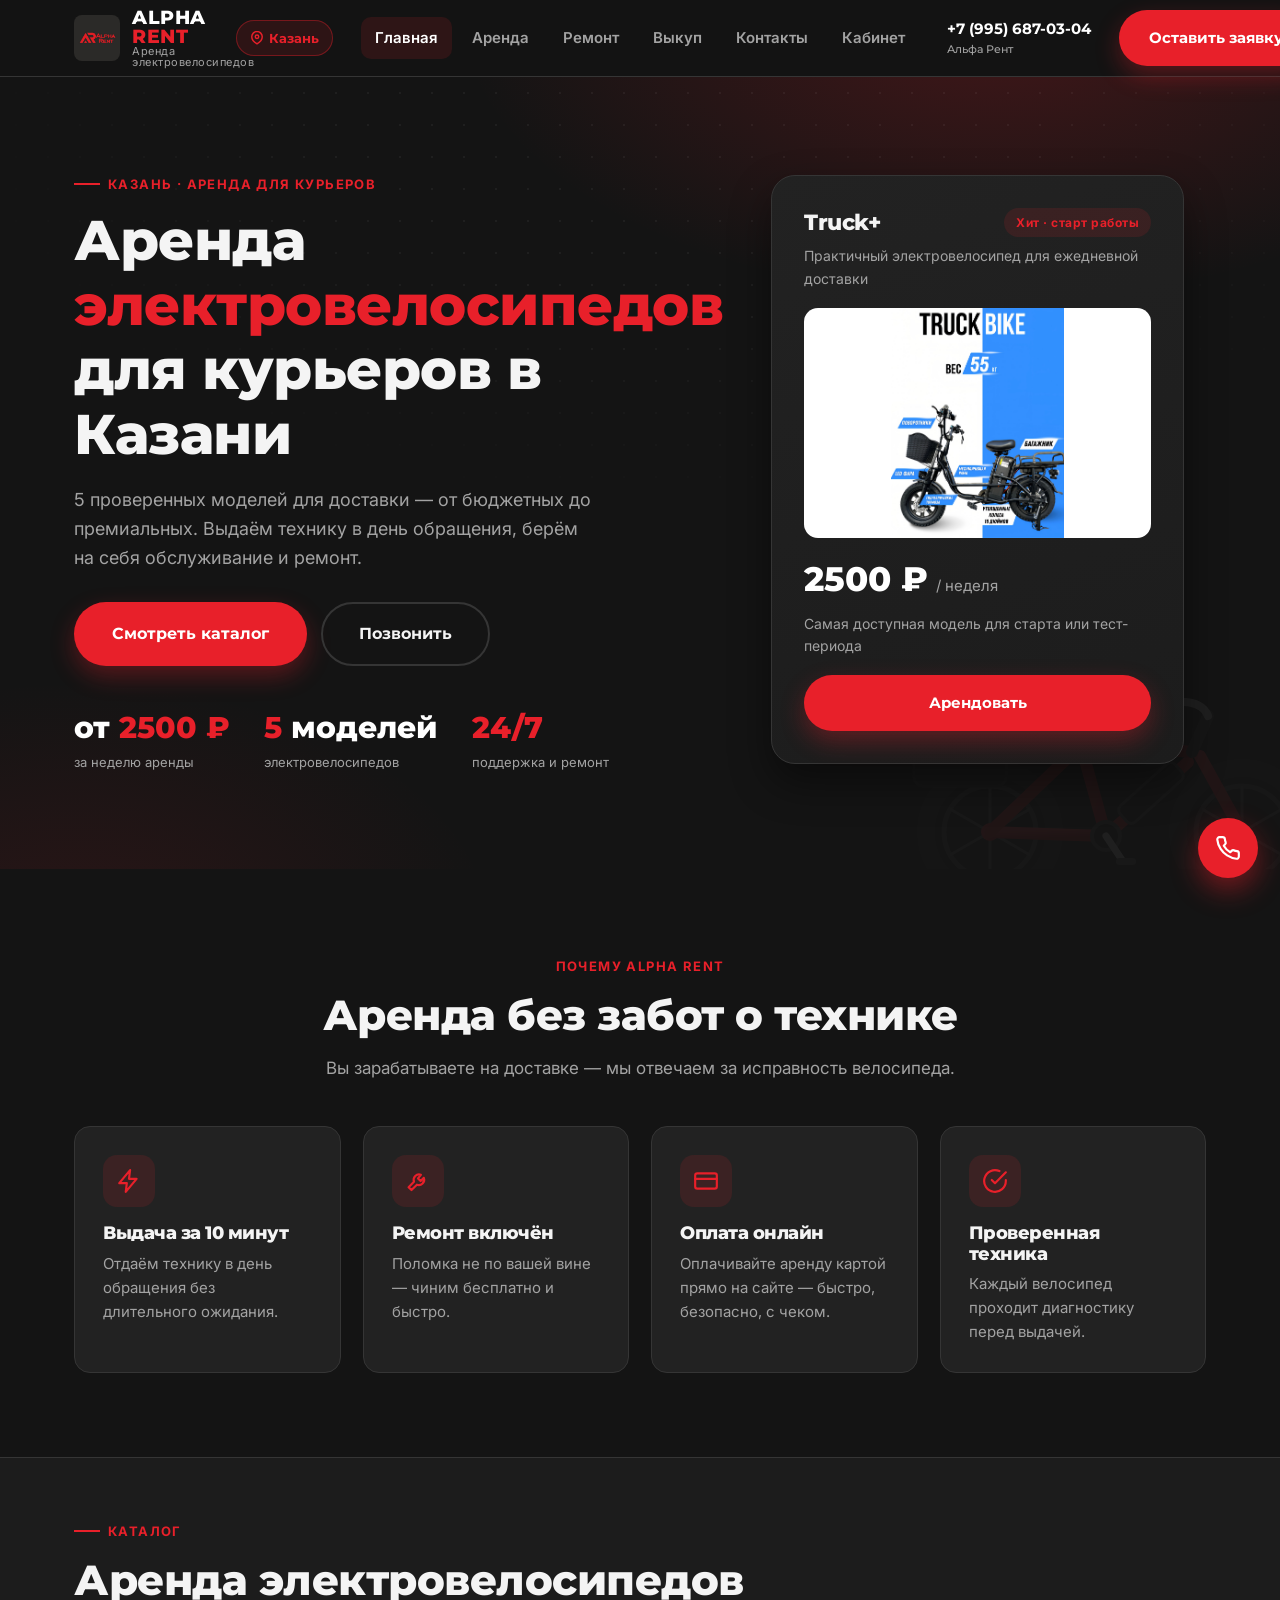
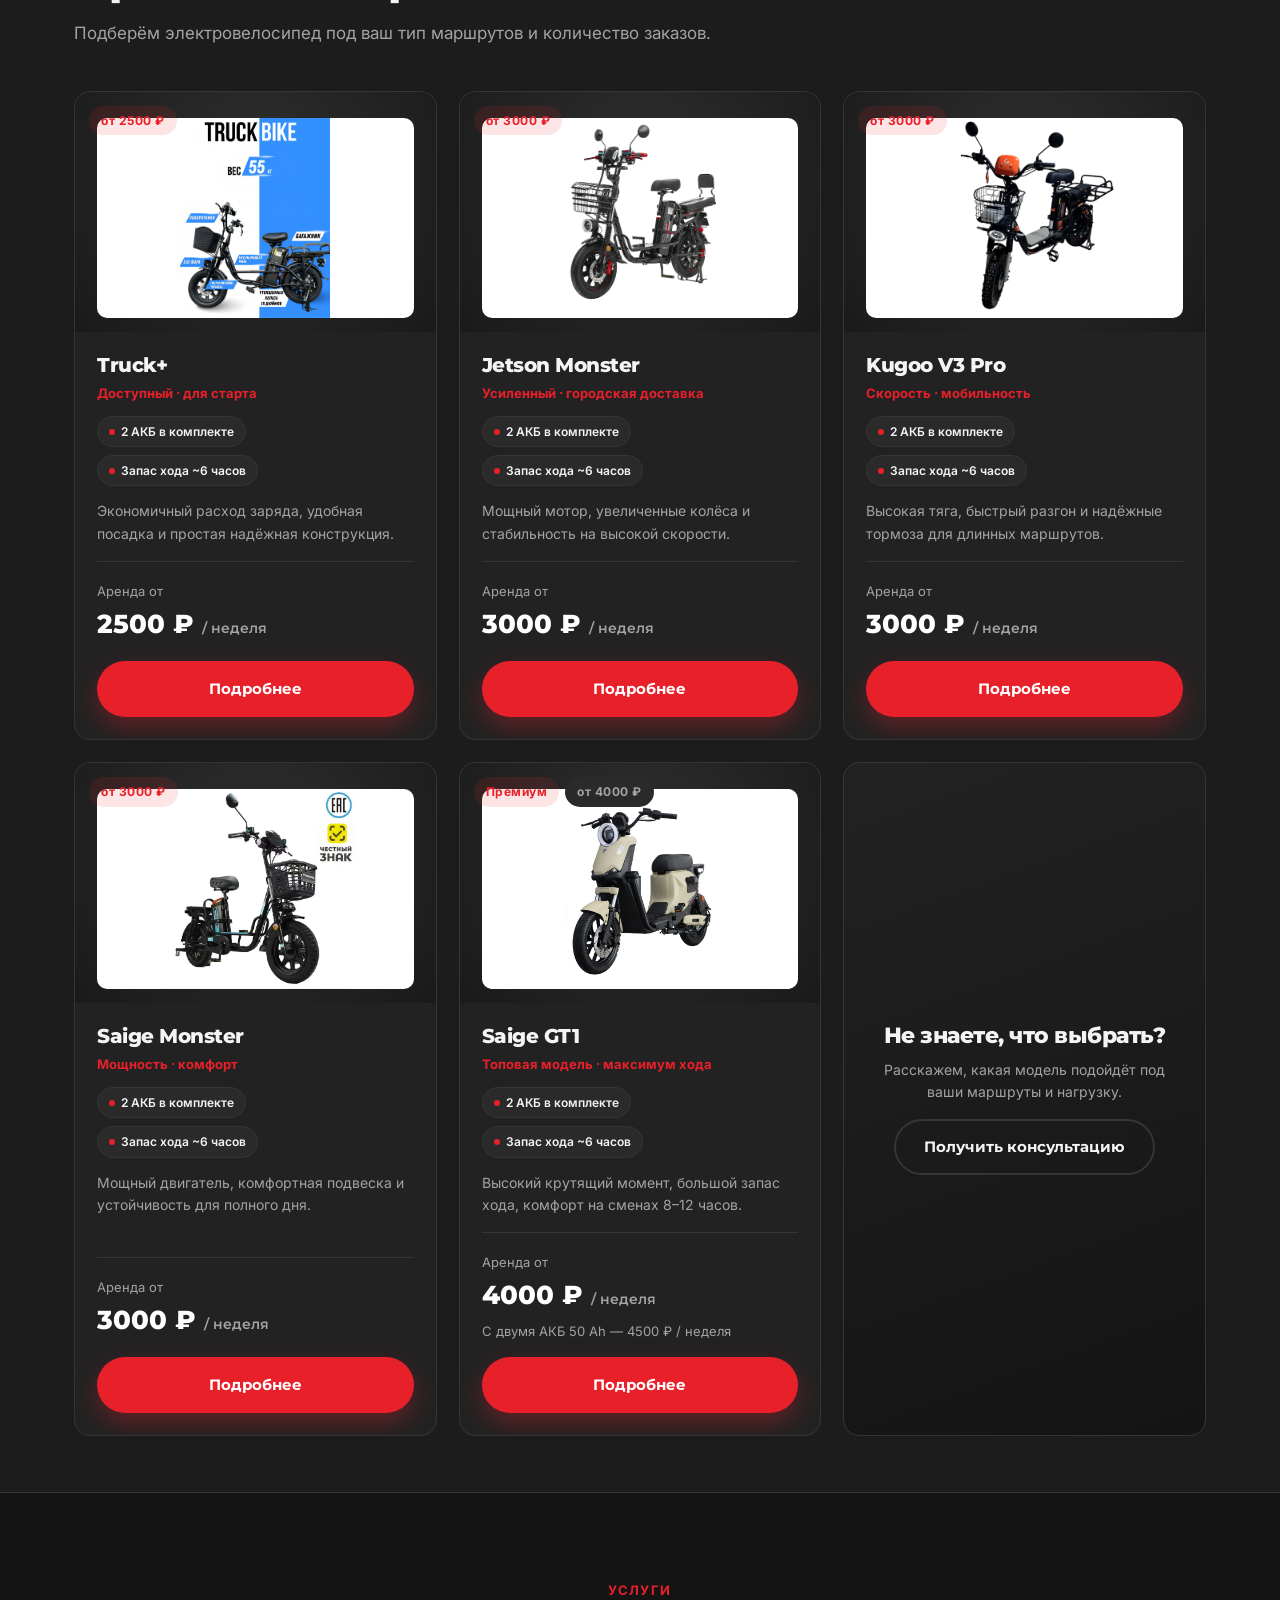
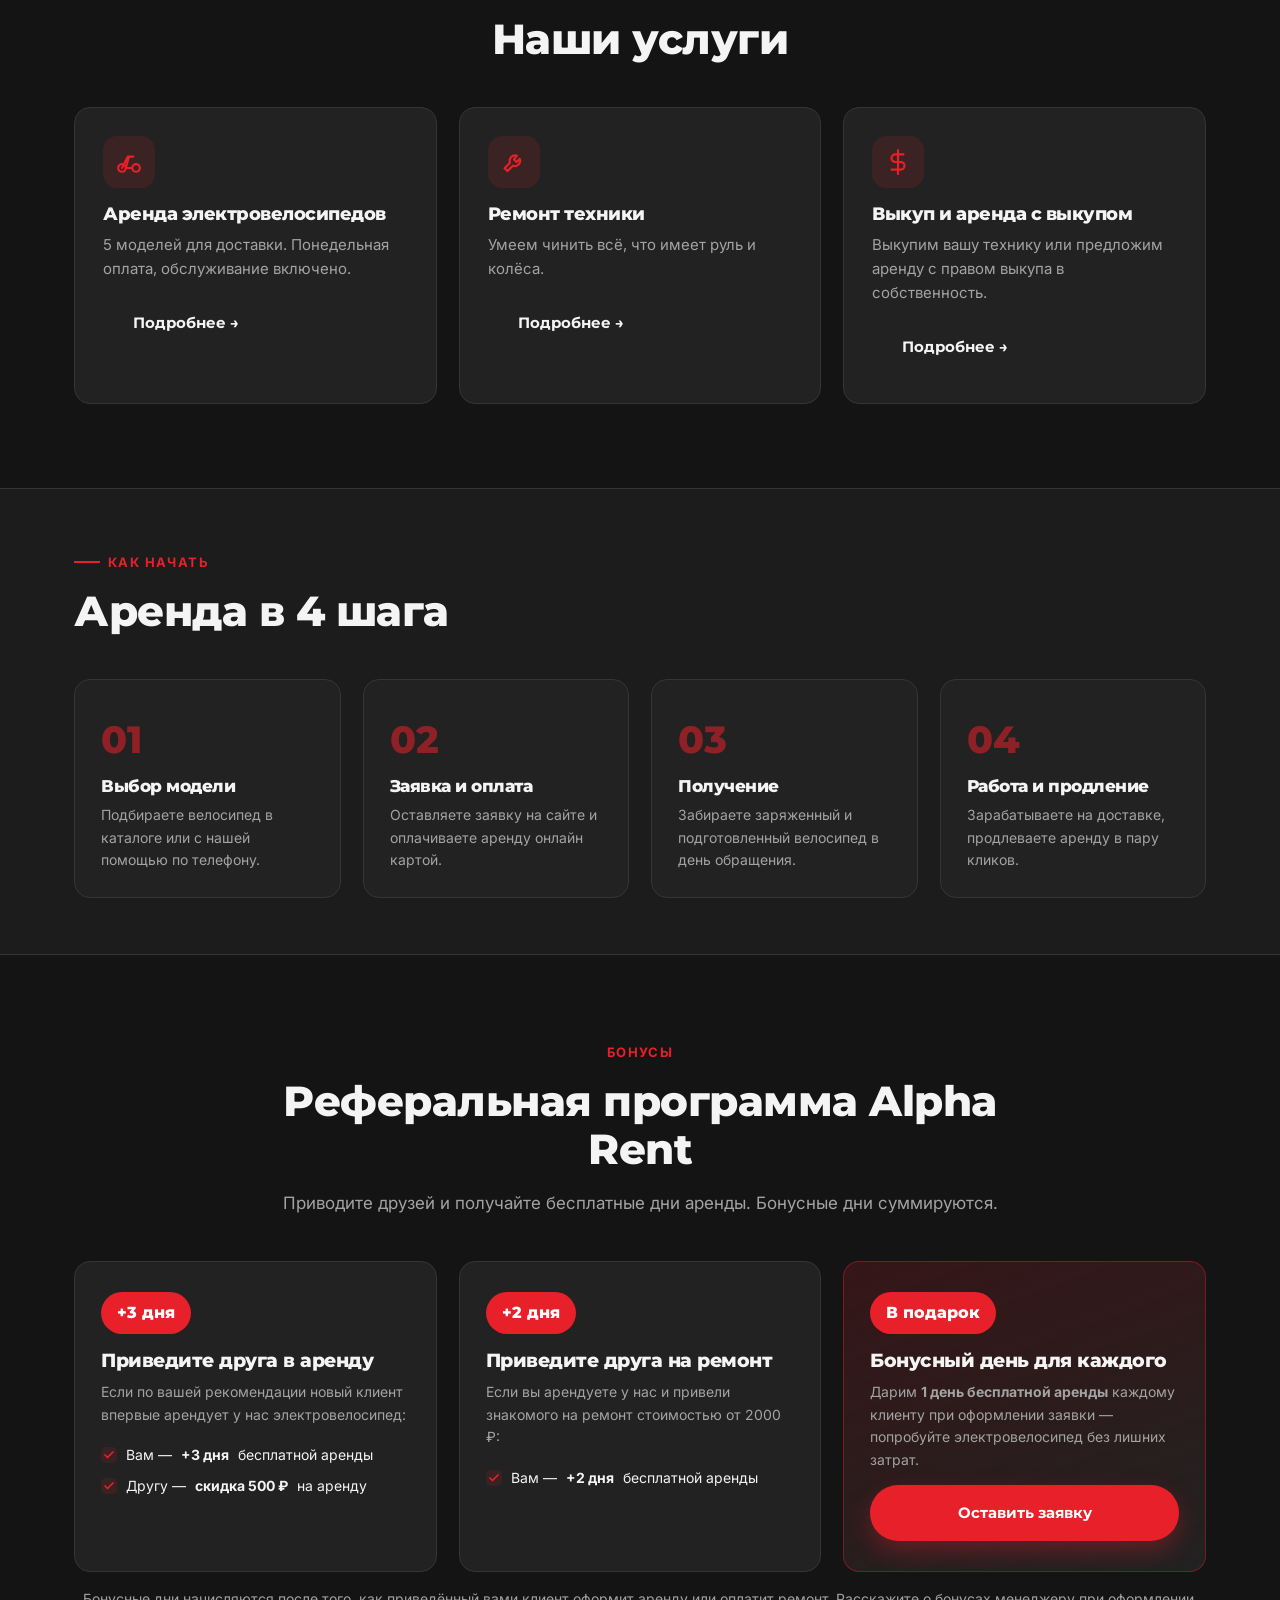
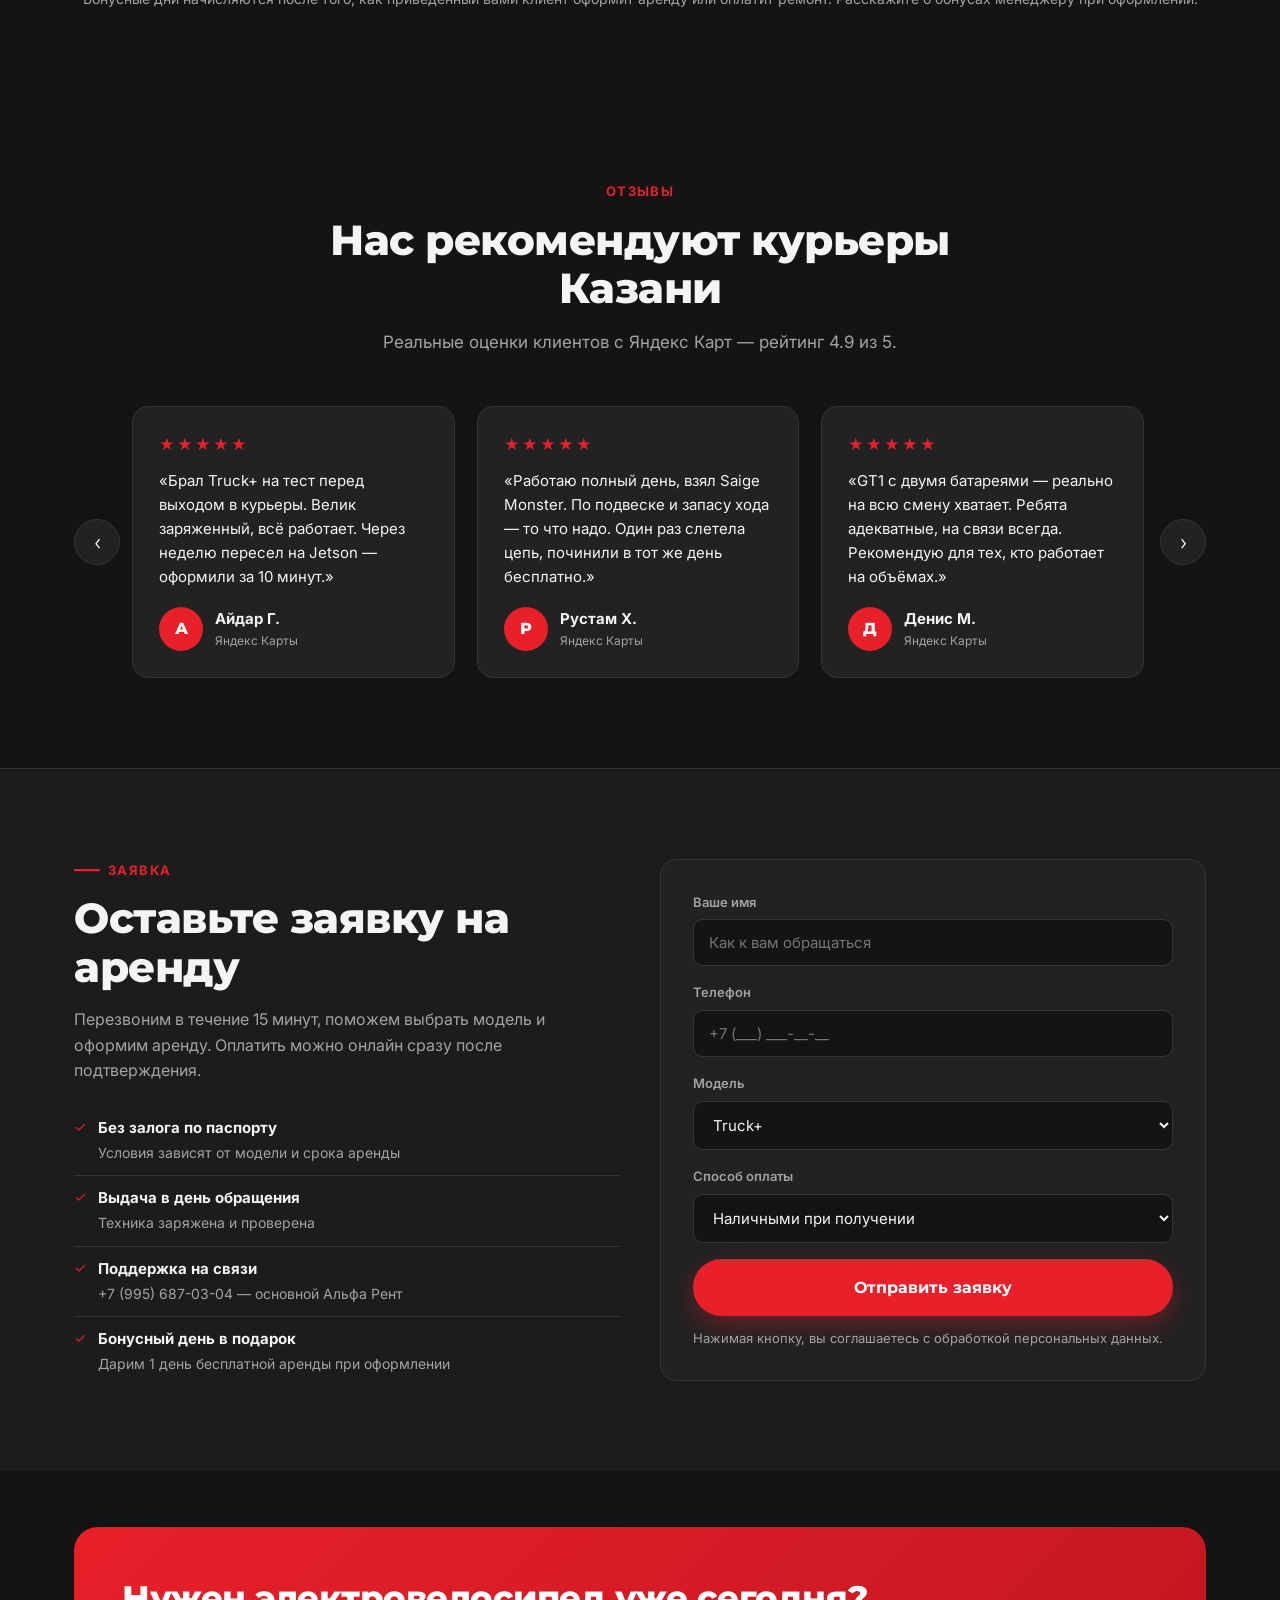
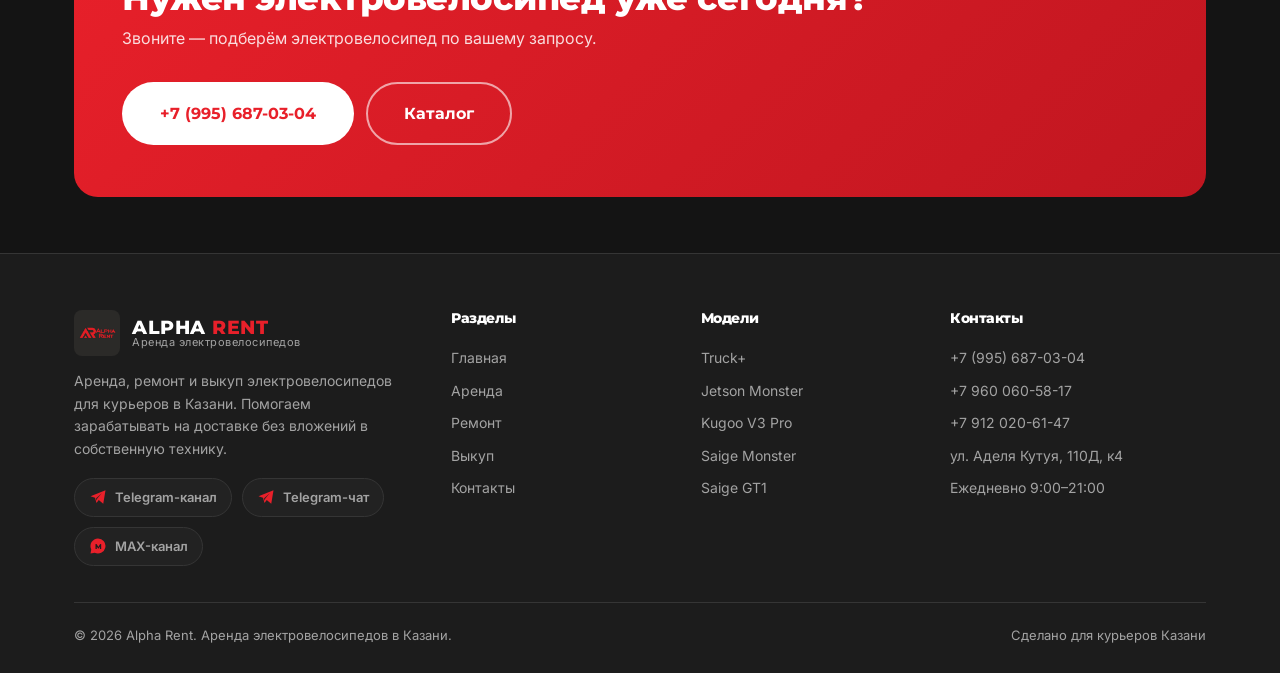
==== commit 73db4585: "Исправлено отображение фото моделей - Фото в галерее и каталоге показываются целиком, без обрезки   " ====
--- a/index.html
+++ b/index.html
@@ -22,7 +22,7 @@
 <link rel="preconnect" href="https://fonts.googleapis.com">
 <link rel="preconnect" href="https://fonts.gstatic.com" crossorigin>
 <link href="https://fonts.googleapis.com/css2?family=Inter:wght@400;500;600;700&family=Montserrat:wght@600;700;800&display=swap" rel="stylesheet">
-<link rel="stylesheet" href="css/style.css?v=5">
+<link rel="stylesheet" href="css/style.css?v=6">
 <script type="application/ld+json">
 {
   "@context": "https://schema.org",
--- a/css/style.css
+++ b/css/style.css
@@ -990,7 +990,7 @@
   position: relative;
   border-radius: var(--radius-sm);
   overflow: hidden;
-  background: #1a1a1a;
+  background: #ffffff;
 }
 .gallery__strip {
   display: flex;
@@ -1005,7 +1005,8 @@
   flex: 0 0 100%;
   width: 100%;
   height: 260px;
-  object-fit: cover;
+  object-fit: contain;
+  background: #ffffff;
   scroll-snap-align: center;
   display: block;
 }
@@ -1047,13 +1048,15 @@
 .bike-card__media img {
   width: 100%;
   height: 200px;
-  object-fit: cover;
+  object-fit: contain;
+  background: #ffffff;
   border-radius: var(--radius-sm);
 }
 .hero__bike img {
   width: 100%;
   height: 230px;
-  object-fit: cover;
+  object-fit: contain;
+  background: #ffffff;
   border-radius: 14px;
 }
 
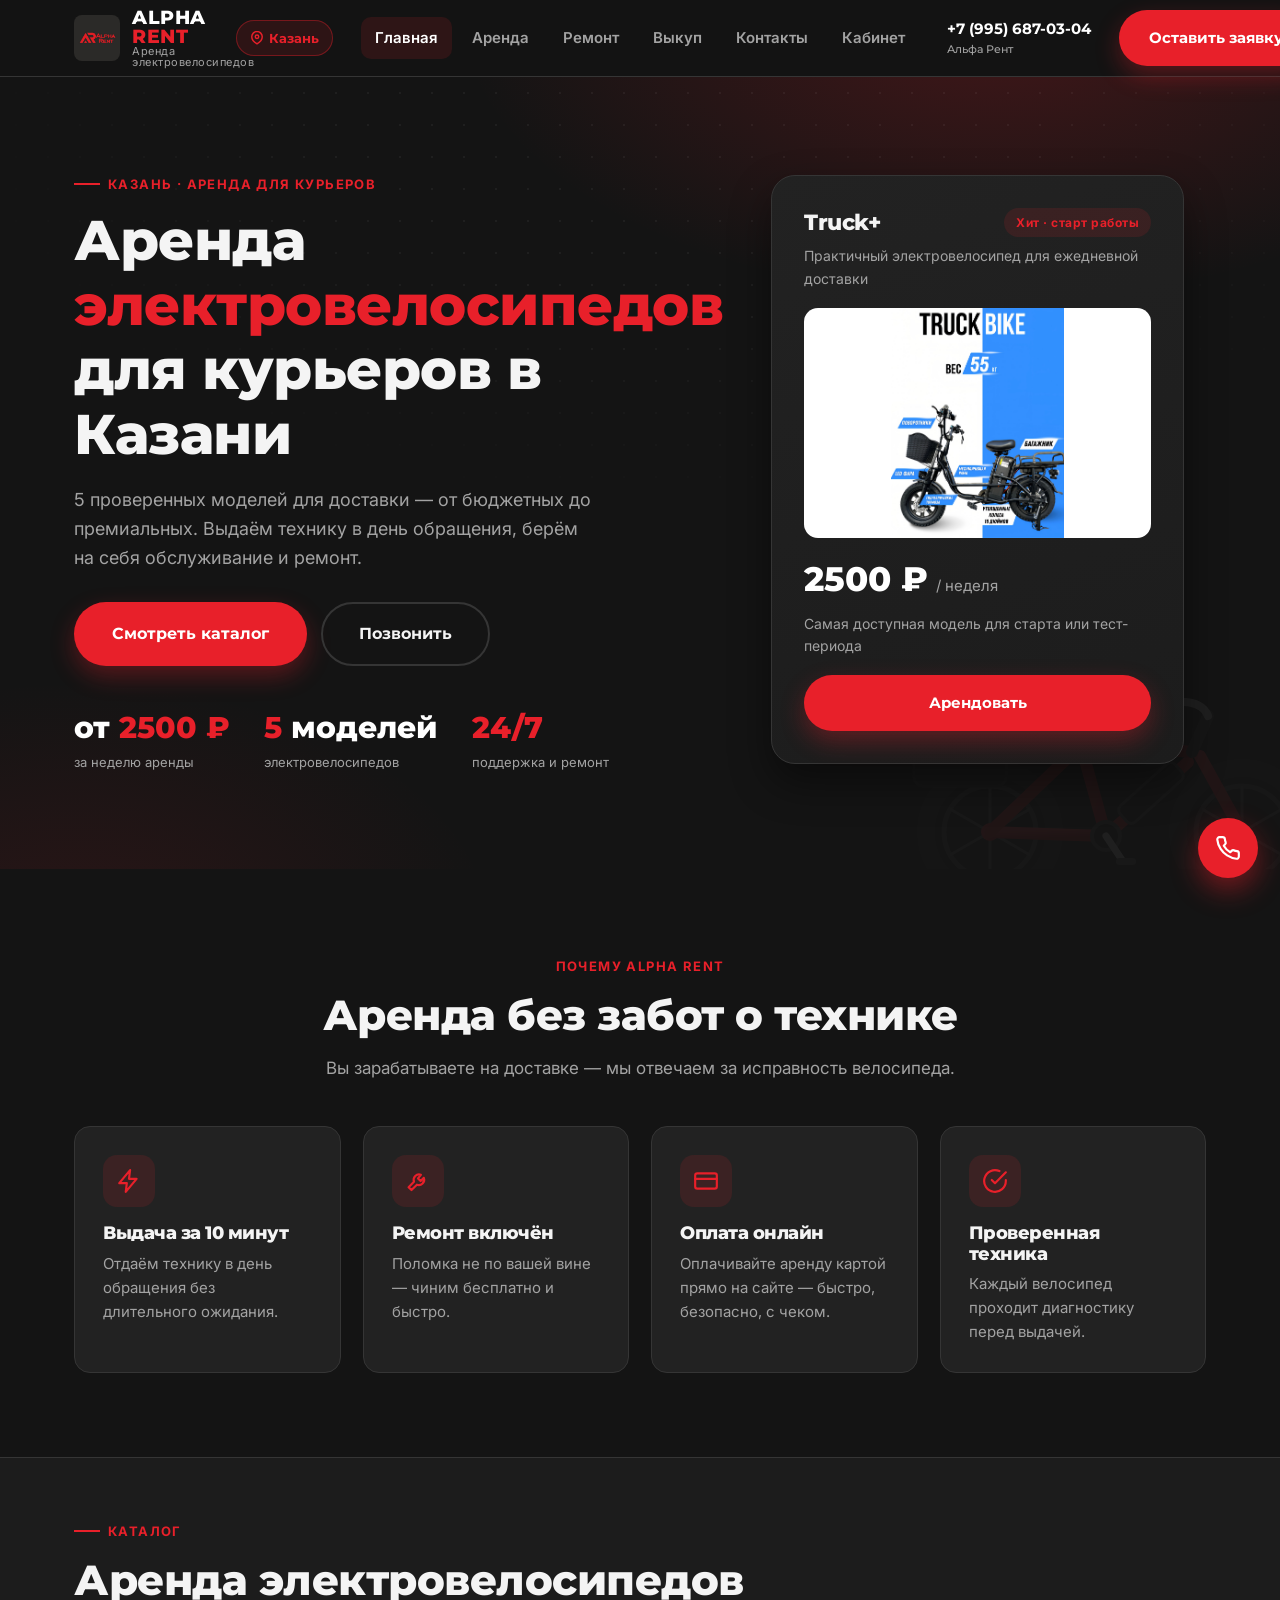
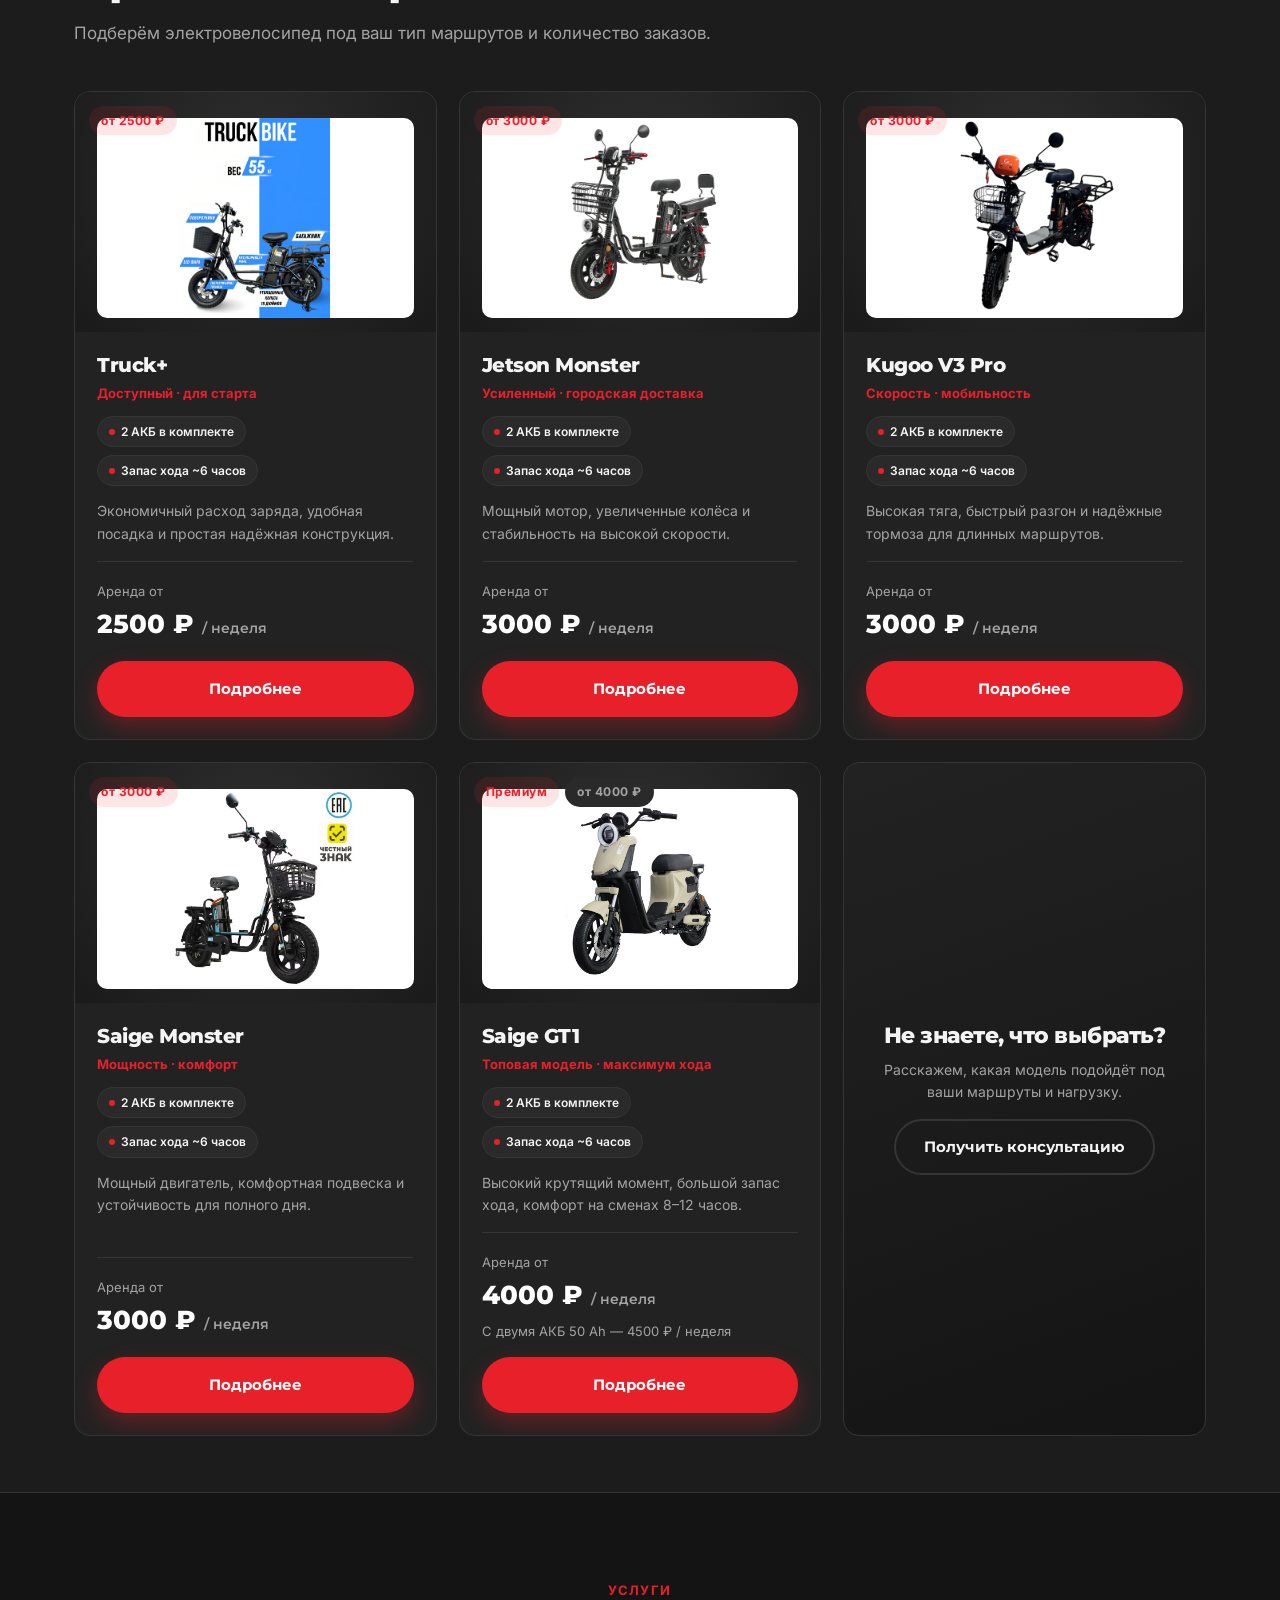
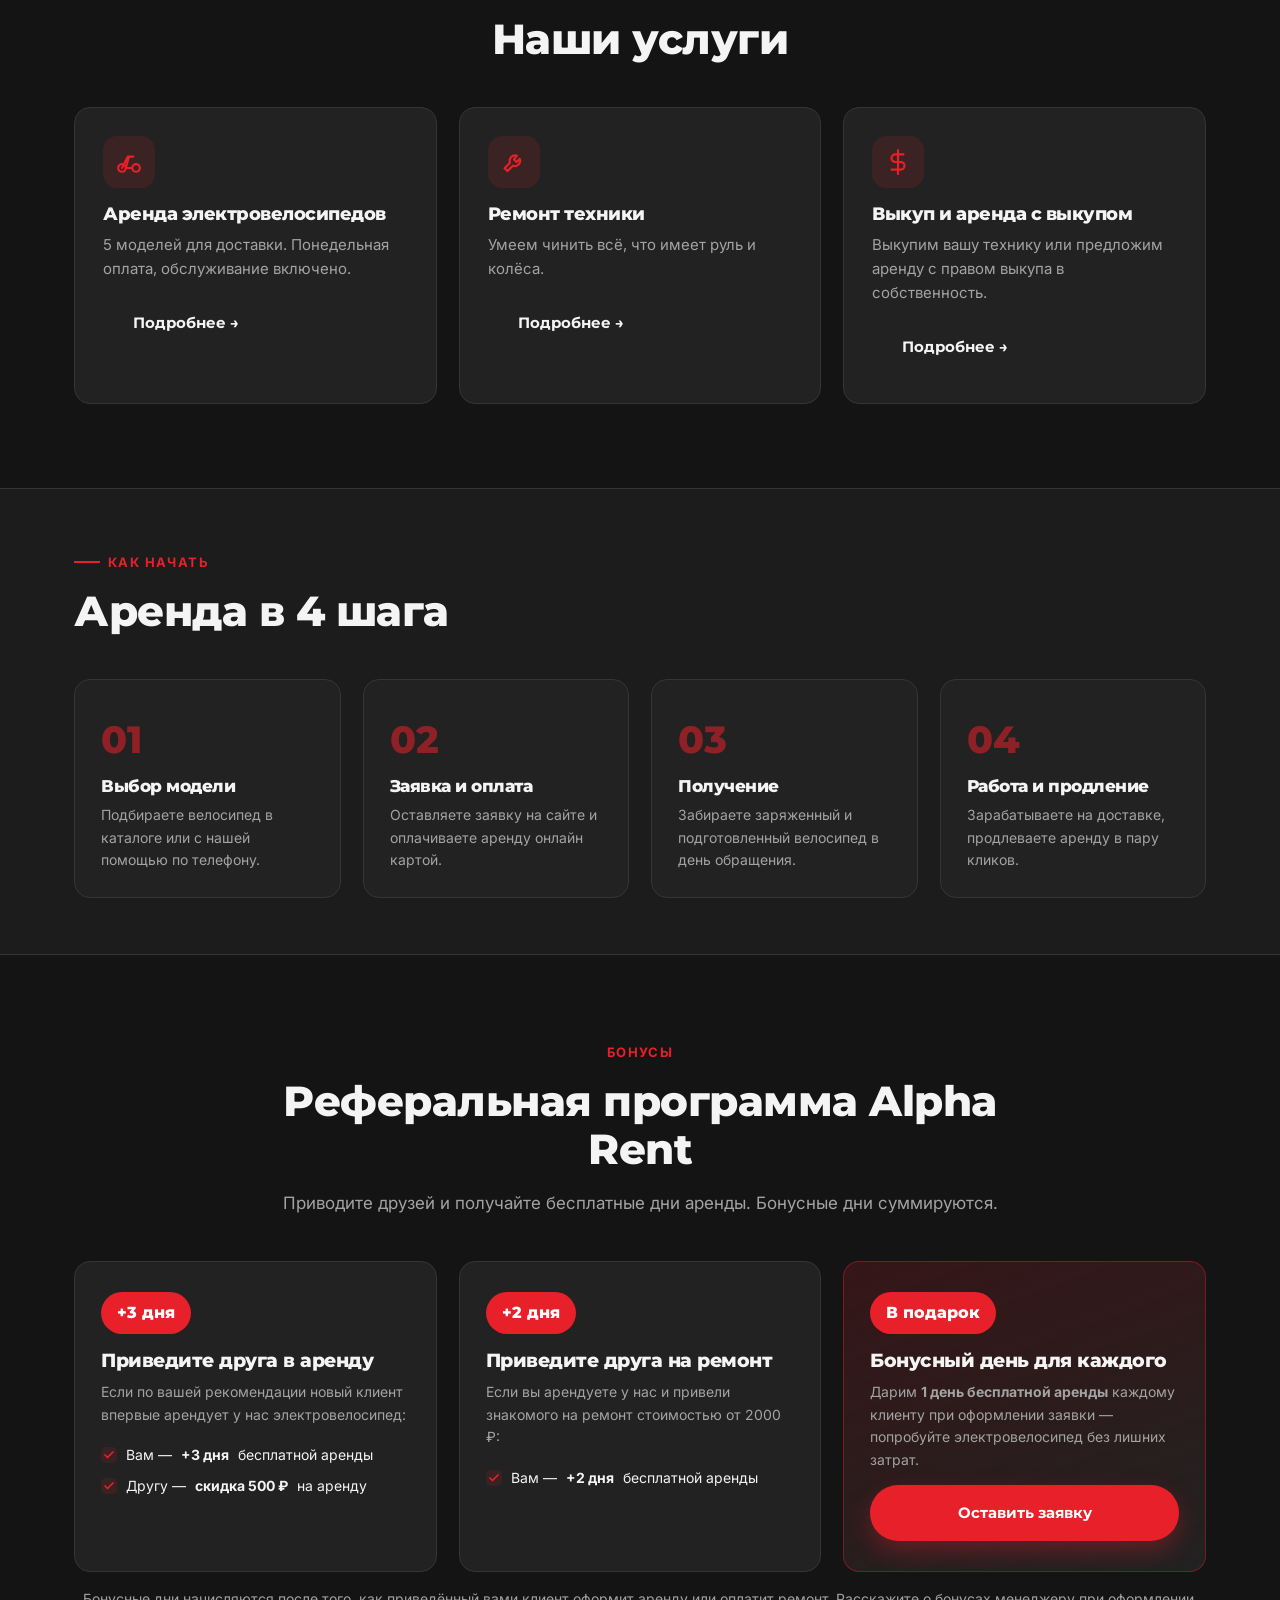
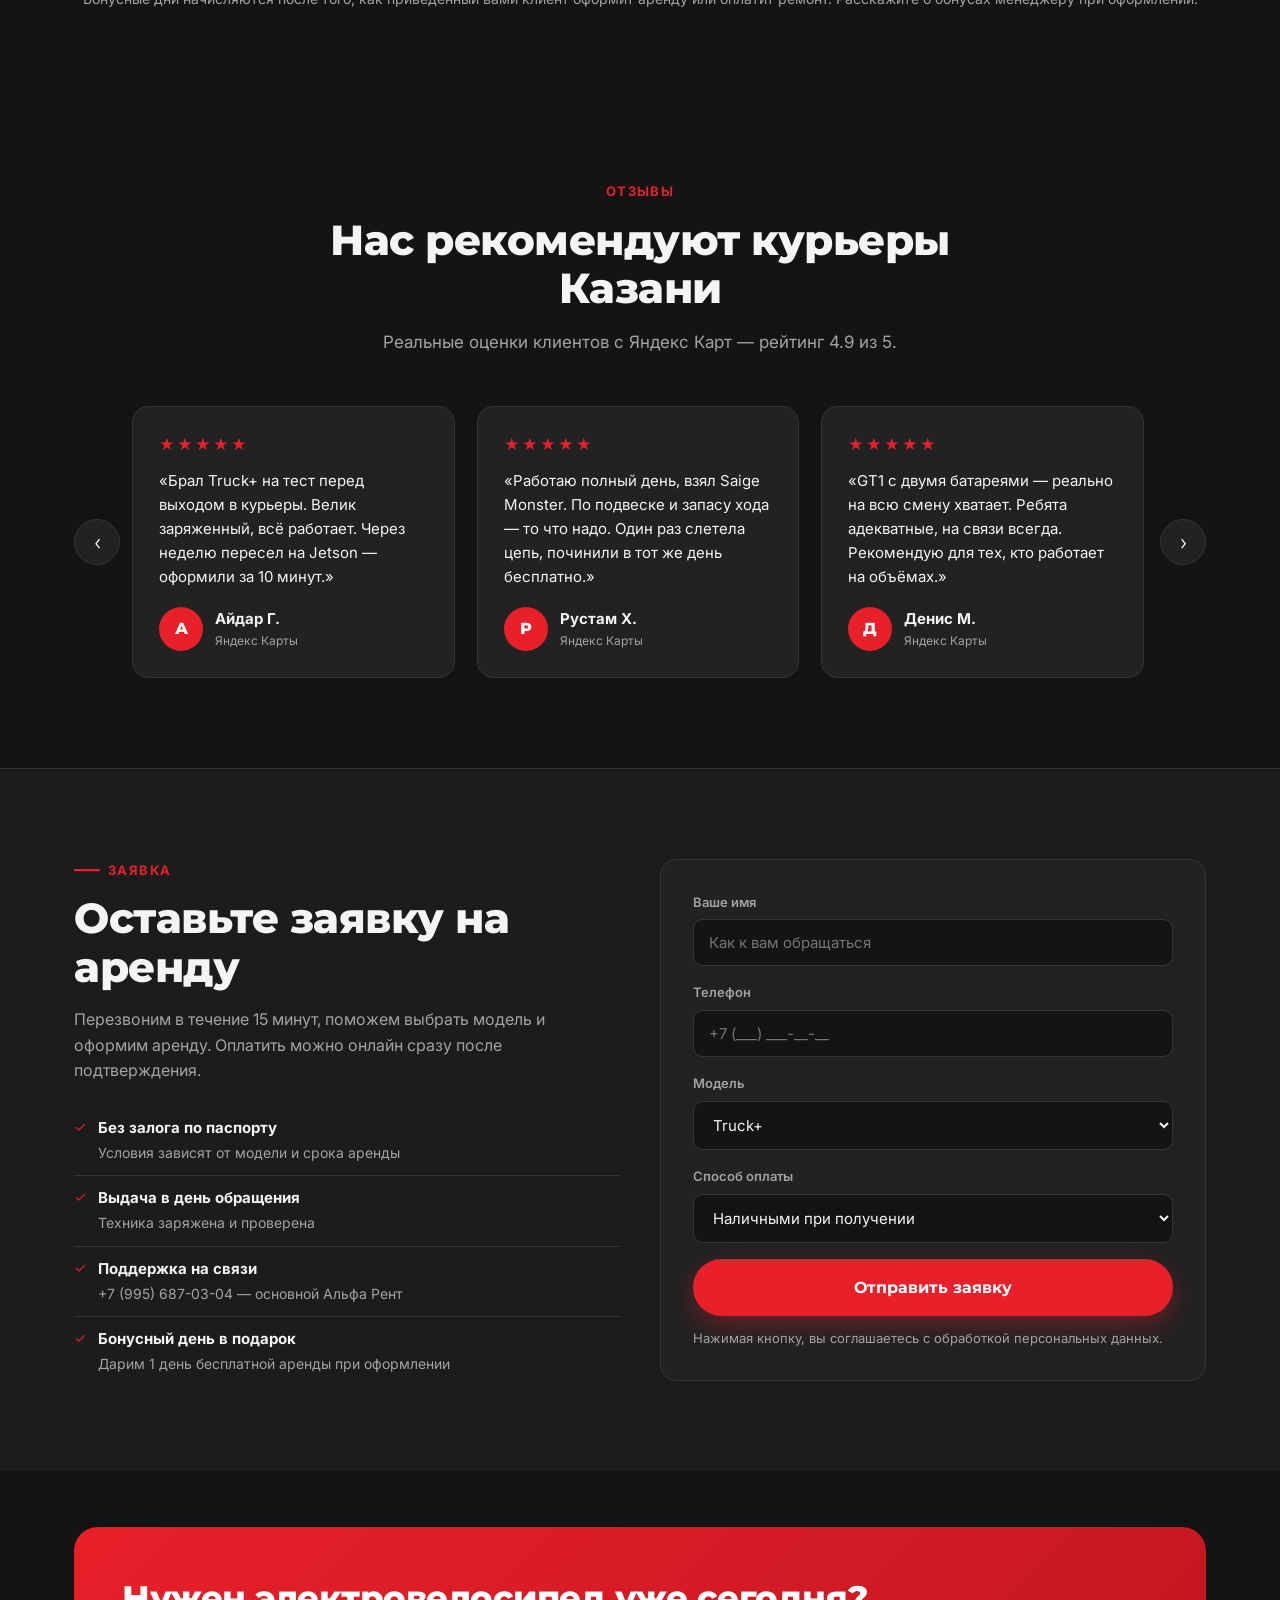
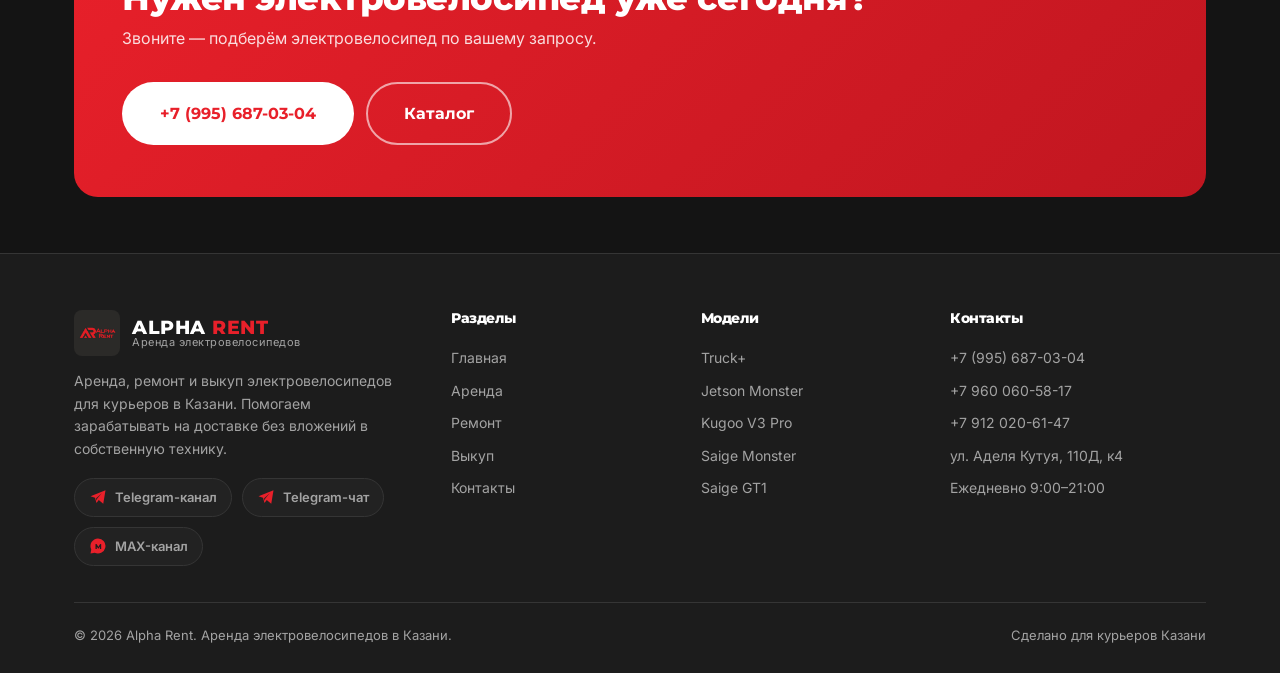
==== commit 700f1975: "Защита от кэша для фото Saige GT1 (gt1-1.jpg?v=2)" ====
--- a/index.html
+++ b/index.html
@@ -285,7 +285,7 @@
       <article class="bike-card reveal">
         <div class="bike-card__media">
           <div class="bike-card__tags"><span class="badge">Премиум</span><span class="badge badge--ghost">от 4000 ₽</span></div>
-          <img src="assets/bikes/gt1-1.jpg" alt="Электровелосипед Saige GT1" loading="lazy">
+          <img src="assets/bikes/gt1-1.jpg?v=2" alt="Электровелосипед Saige GT1" loading="lazy">
         </div>
         <div class="bike-card__body">
           <h3>Saige GT1</h3>
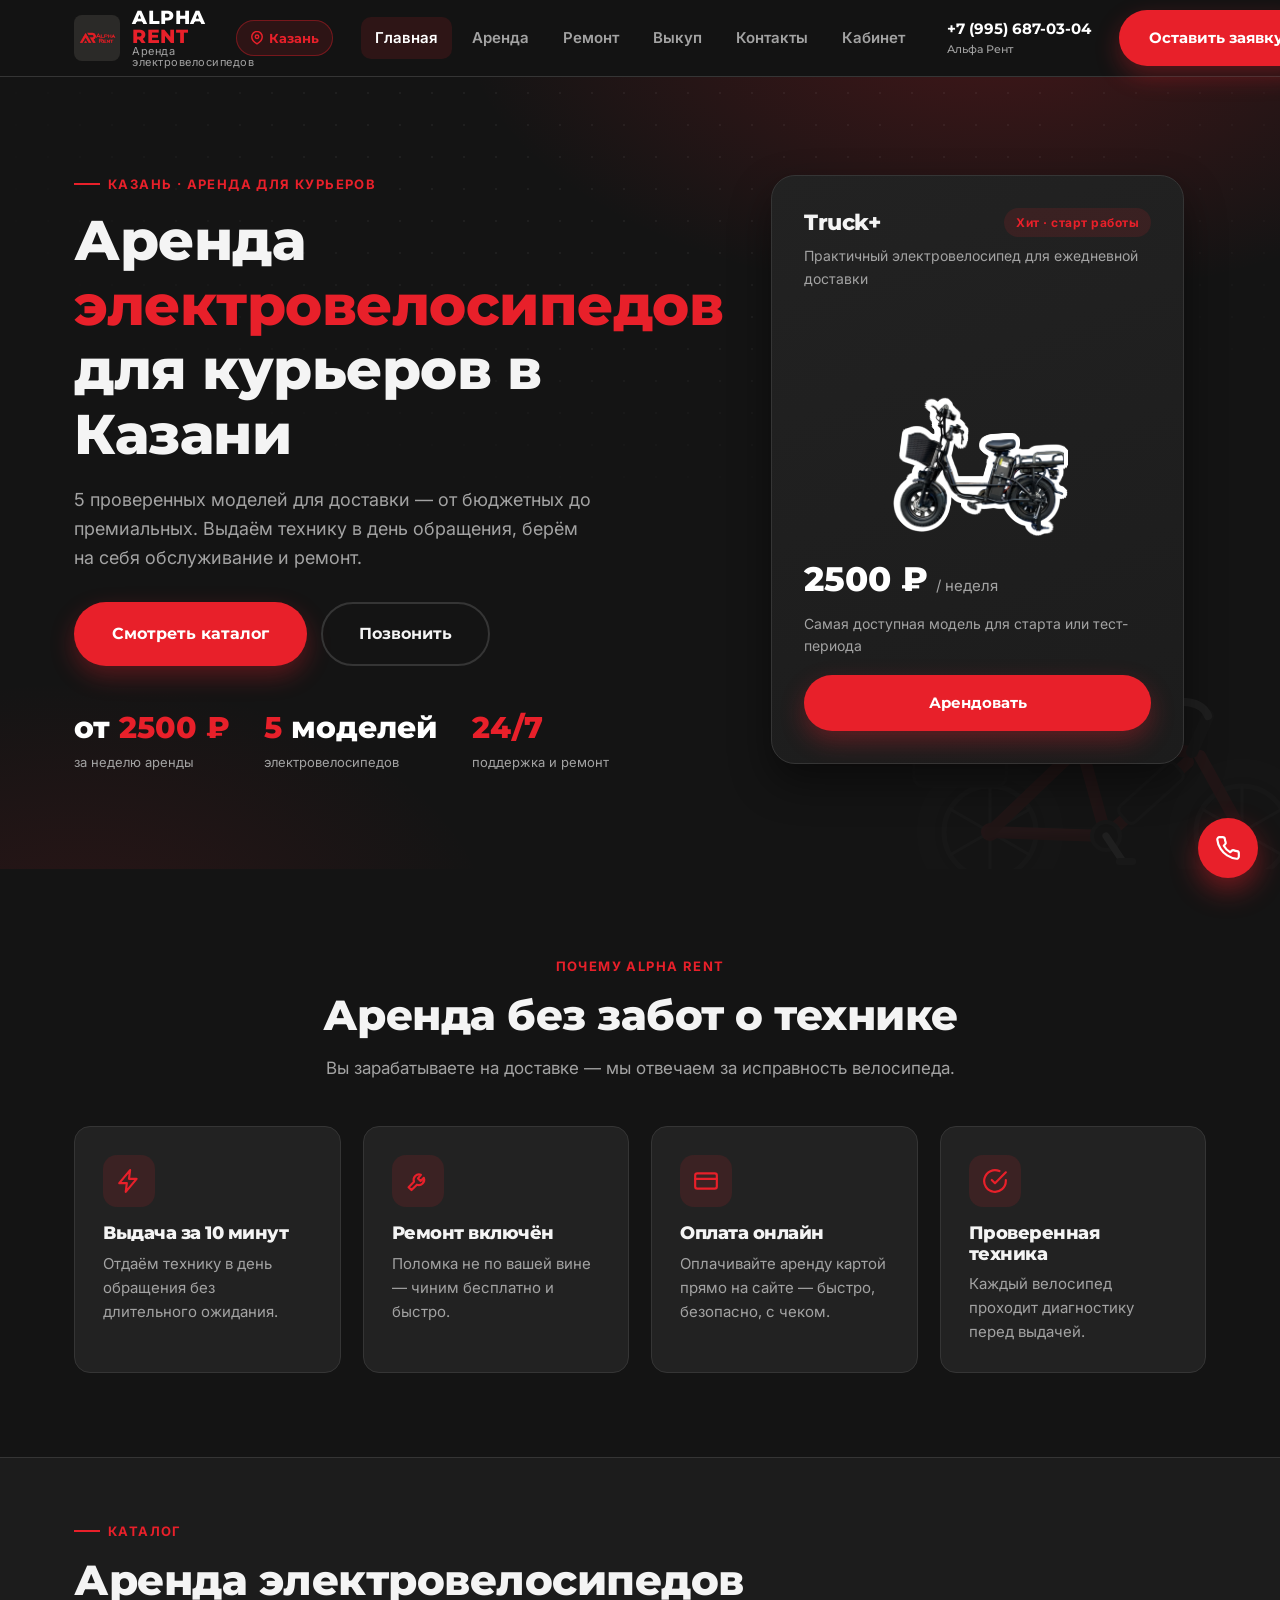
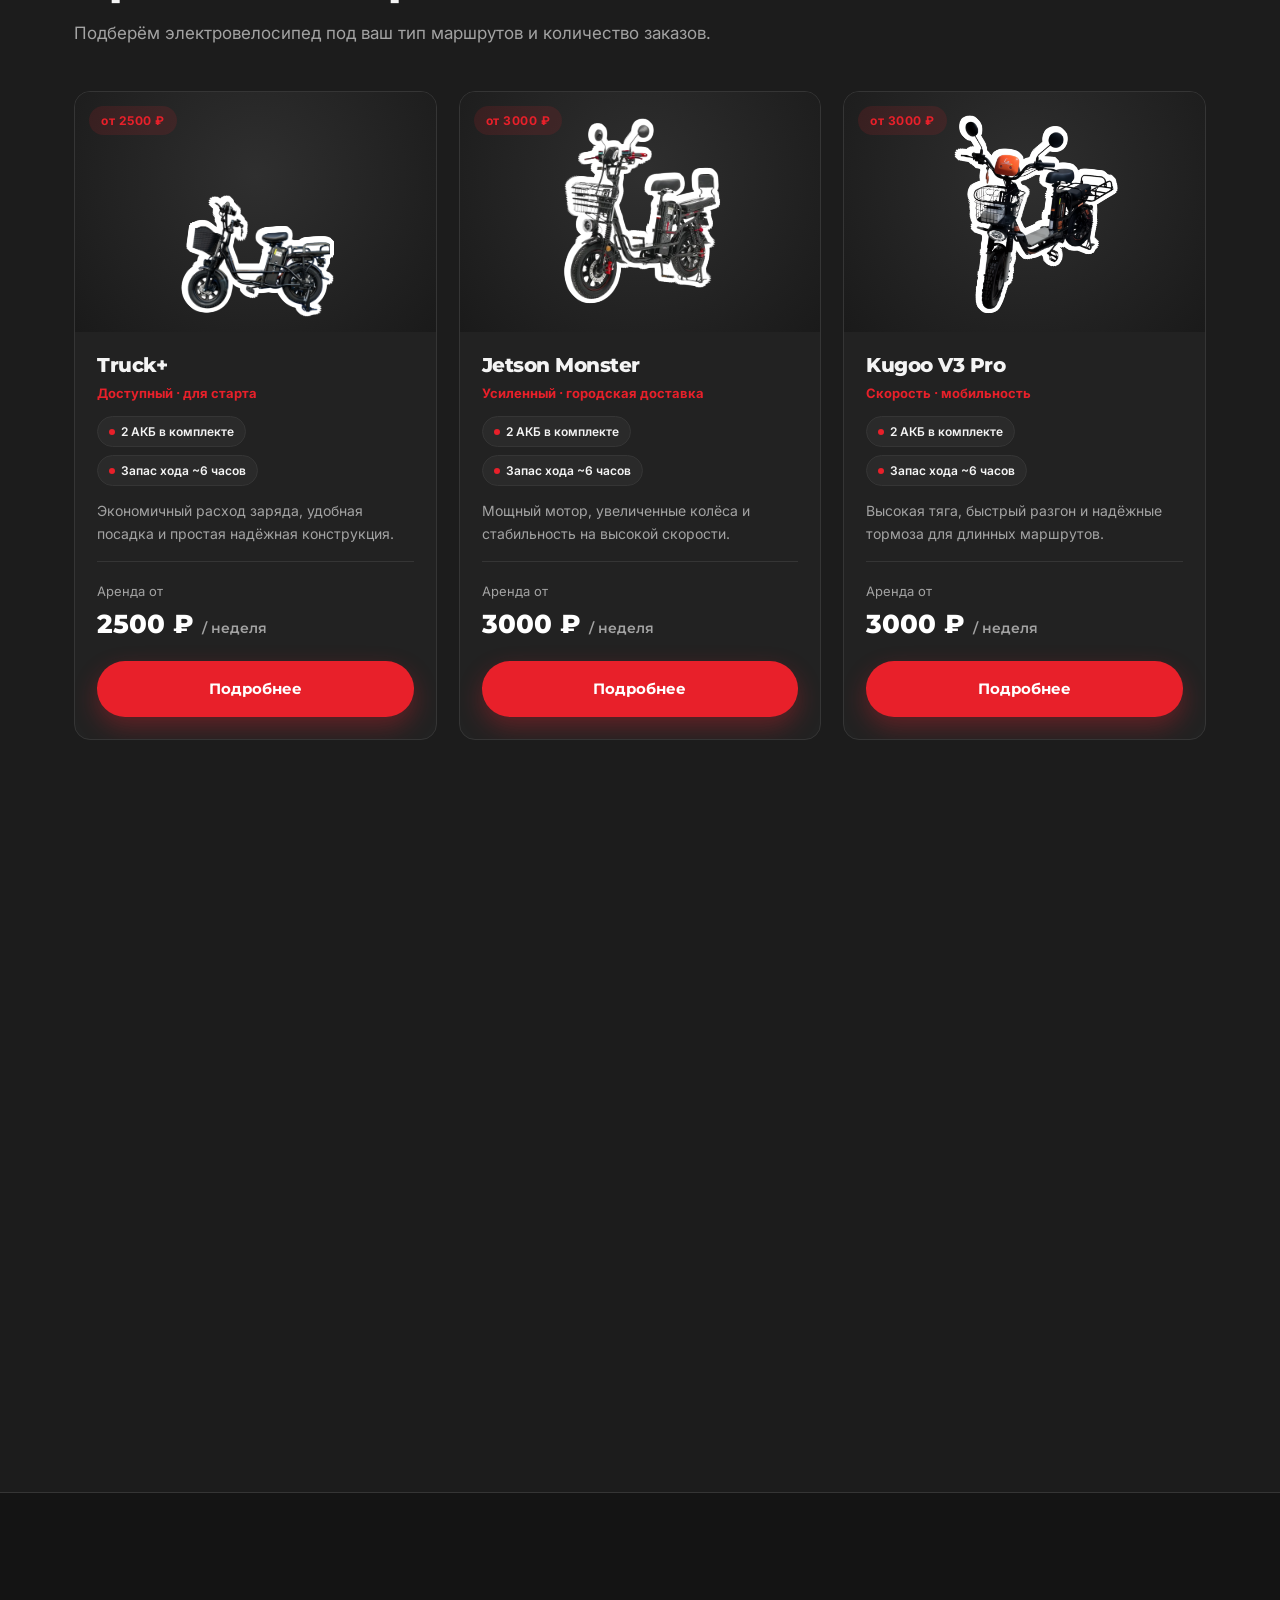
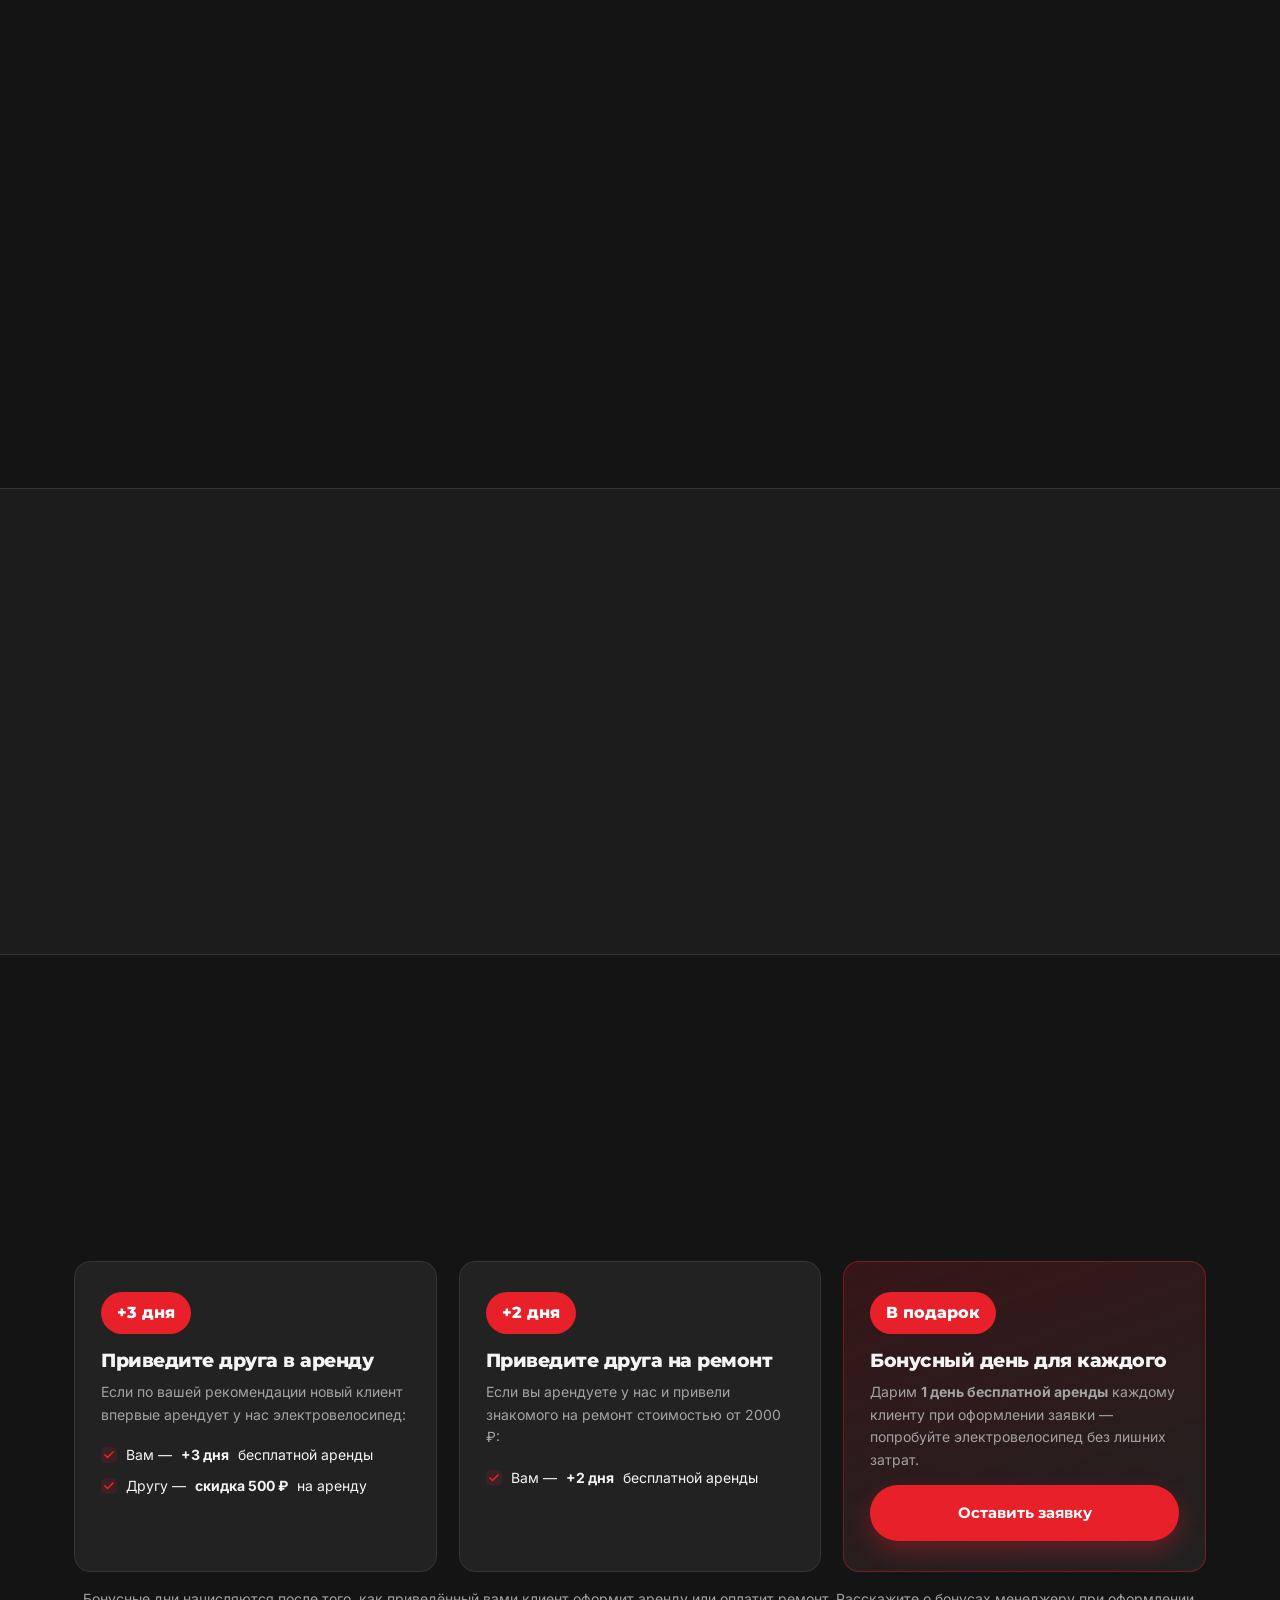
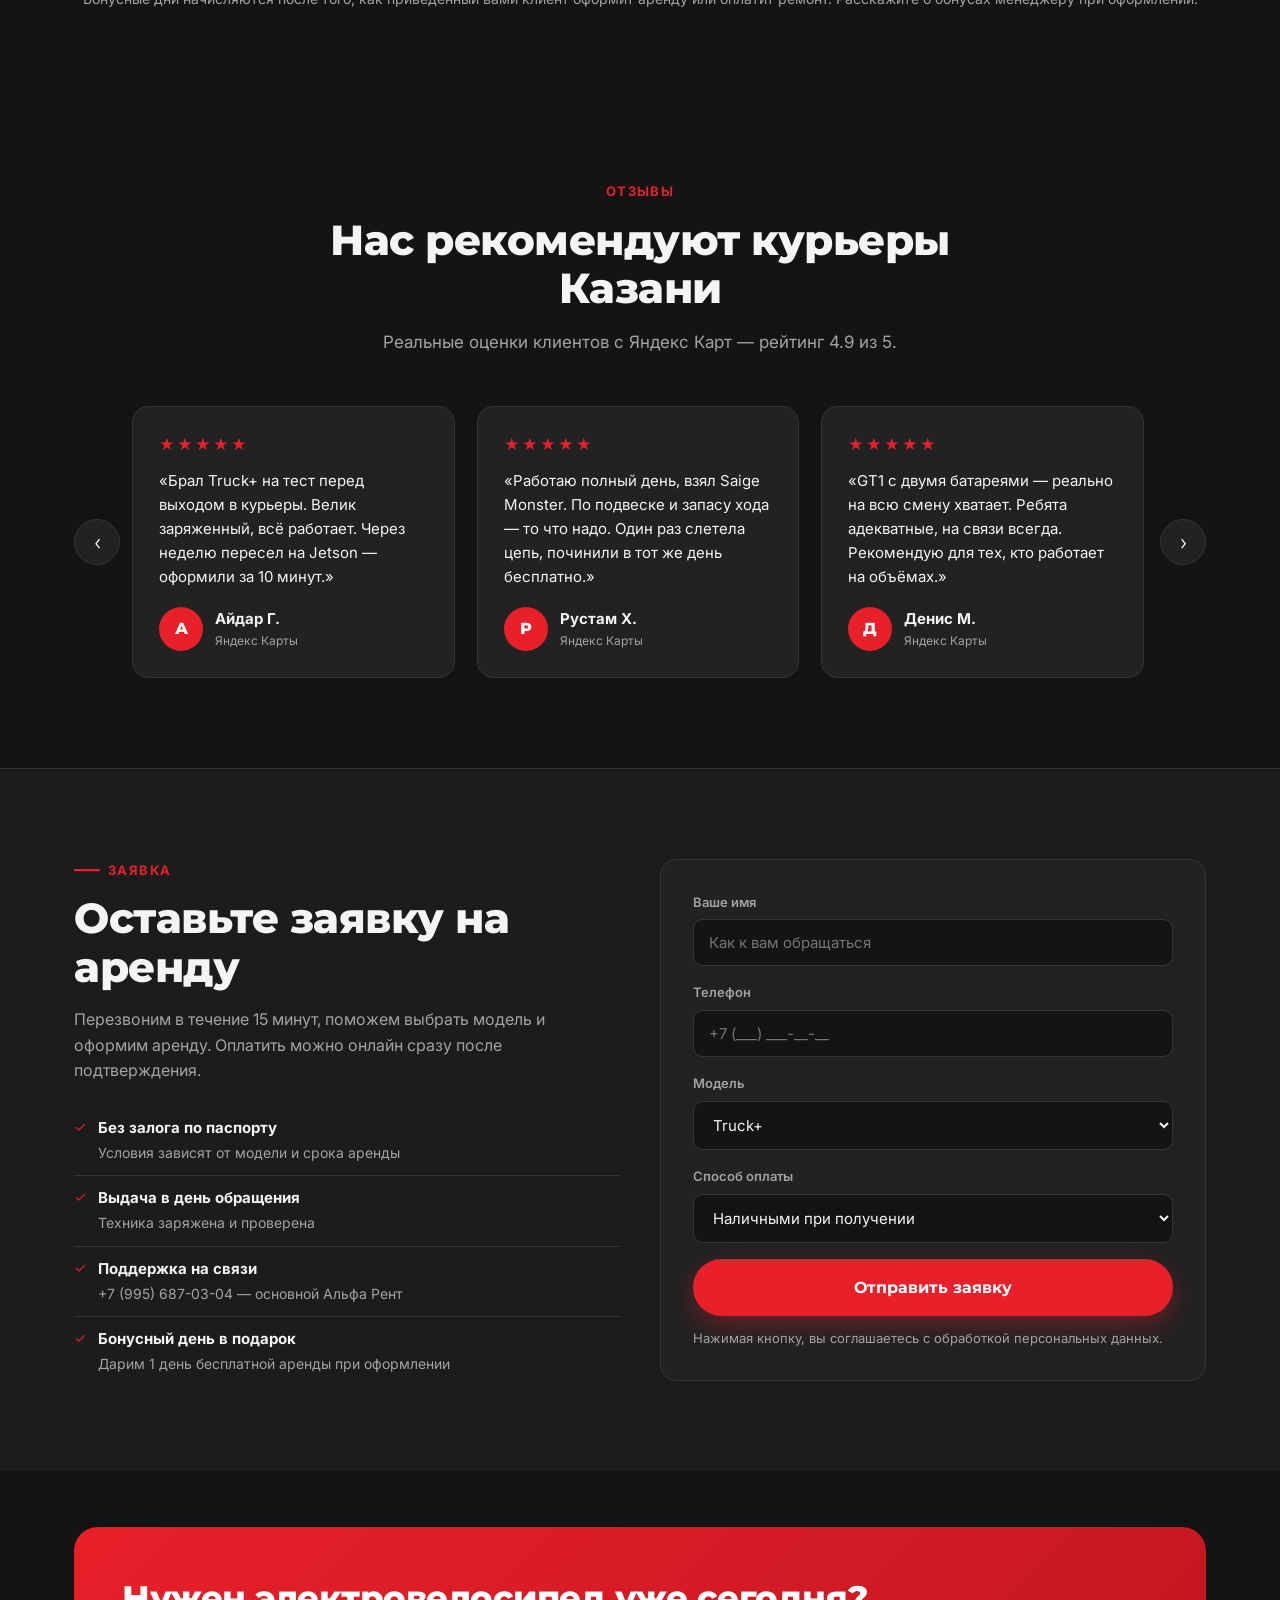
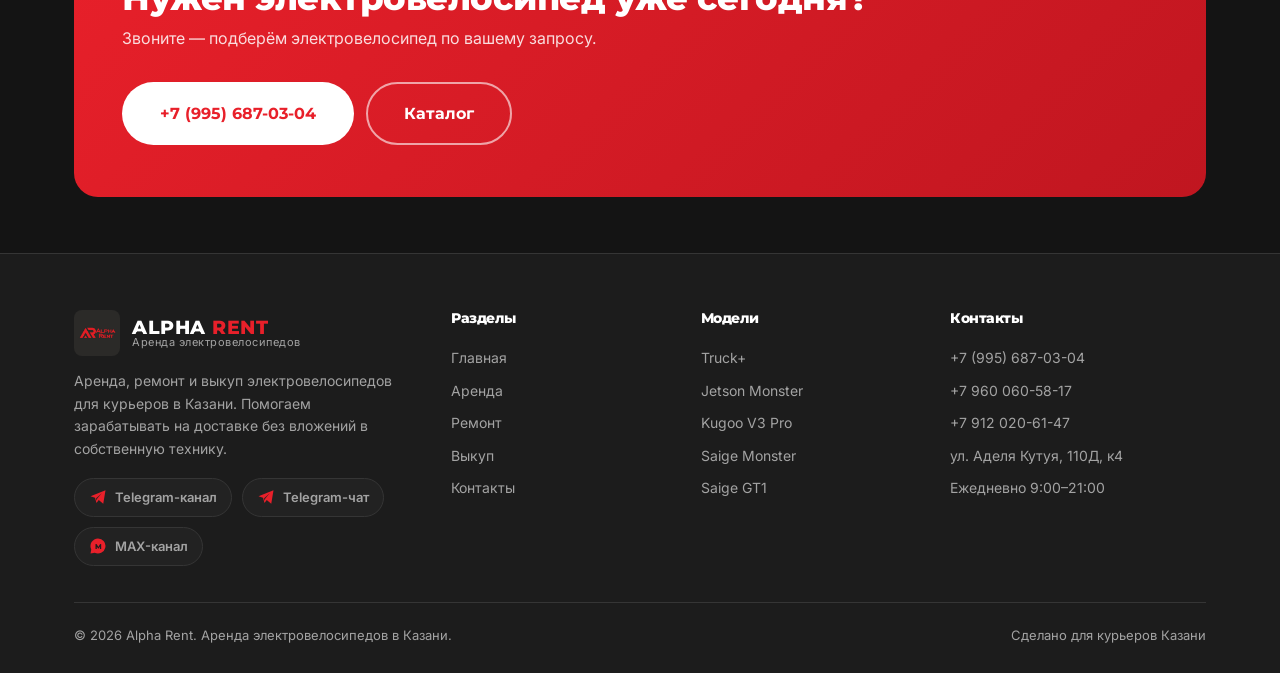
==== commit 65ef7aa3: "Вырезанные фото моделей с белой обводкой по контуру - Фотографии заменены на версии без фона (прозра" ====
--- a/index.html
+++ b/index.html
@@ -22,7 +22,7 @@
 <link rel="preconnect" href="https://fonts.googleapis.com">
 <link rel="preconnect" href="https://fonts.gstatic.com" crossorigin>
 <link href="https://fonts.googleapis.com/css2?family=Inter:wght@400;500;600;700&family=Montserrat:wght@600;700;800&display=swap" rel="stylesheet">
-<link rel="stylesheet" href="css/style.css?v=6">
+<link rel="stylesheet" href="css/style.css?v=7">
 <script type="application/ld+json">
 {
   "@context": "https://schema.org",
@@ -131,7 +131,7 @@
       </div>
       <p class="muted">Практичный электровелосипед для ежедневной доставки</p>
       <div class="hero__bike">
-        <img src="assets/bikes/truck-1.jpg" alt="Электровелосипед Truck+ для курьеров" loading="lazy">
+        <img src="assets/bikes/truck-1.png" alt="Электровелосипед Truck+ для курьеров" loading="lazy">
       </div>
       <div class="hero__price-row">
         <span class="hero__price">2500&nbsp;₽</span>
@@ -197,7 +197,7 @@
       <article class="bike-card reveal">
         <div class="bike-card__media">
           <div class="bike-card__tags"><span class="badge">от 2500 ₽</span></div>
-          <img src="assets/bikes/truck-1.jpg" alt="Электровелосипед Truck+" loading="lazy">
+          <img src="assets/bikes/truck-1.png" alt="Электровелосипед Truck+" loading="lazy">
         </div>
         <div class="bike-card__body">
           <h3>Truck+</h3>
@@ -219,7 +219,7 @@
       <article class="bike-card reveal">
         <div class="bike-card__media">
           <div class="bike-card__tags"><span class="badge">от 3000 ₽</span></div>
-          <img src="assets/bikes/jetson-1.webp" alt="Электровелосипед Jetson Monster" loading="lazy">
+          <img src="assets/bikes/jetson-1.png" alt="Электровелосипед Jetson Monster" loading="lazy">
         </div>
         <div class="bike-card__body">
           <h3>Jetson Monster</h3>
@@ -241,7 +241,7 @@
       <article class="bike-card reveal">
         <div class="bike-card__media">
           <div class="bike-card__tags"><span class="badge">от 3000 ₽</span></div>
-          <img src="assets/bikes/kugoo-1.webp" alt="Электровелосипед Kugoo V3 Pro" loading="lazy">
+          <img src="assets/bikes/kugoo-1.png" alt="Электровелосипед Kugoo V3 Pro" loading="lazy">
         </div>
         <div class="bike-card__body">
           <h3>Kugoo V3 Pro</h3>
@@ -263,7 +263,7 @@
       <article class="bike-card reveal">
         <div class="bike-card__media">
           <div class="bike-card__tags"><span class="badge">от 3000 ₽</span></div>
-          <img src="assets/bikes/saige-1.jpg" alt="Электровелосипед Saige Monster" loading="lazy">
+          <img src="assets/bikes/saige-1.png" alt="Электровелосипед Saige Monster" loading="lazy">
         </div>
         <div class="bike-card__body">
           <h3>Saige Monster</h3>
@@ -285,7 +285,7 @@
       <article class="bike-card reveal">
         <div class="bike-card__media">
           <div class="bike-card__tags"><span class="badge">Премиум</span><span class="badge badge--ghost">от 4000 ₽</span></div>
-          <img src="assets/bikes/gt1-1.jpg?v=2" alt="Электровелосипед Saige GT1" loading="lazy">
+          <img src="assets/bikes/gt1-1.png" alt="Электровелосипед Saige GT1" loading="lazy">
         </div>
         <div class="bike-card__body">
           <h3>Saige GT1</h3>
--- a/css/style.css
+++ b/css/style.css
@@ -990,7 +990,7 @@
   position: relative;
   border-radius: var(--radius-sm);
   overflow: hidden;
-  background: #ffffff;
+  background: transparent;
 }
 .gallery__strip {
   display: flex;
@@ -1006,7 +1006,7 @@
   width: 100%;
   height: 260px;
   object-fit: contain;
-  background: #ffffff;
+  padding: 14px;
   scroll-snap-align: center;
   display: block;
 }
@@ -1049,14 +1049,21 @@
   width: 100%;
   height: 200px;
   object-fit: contain;
-  background: #ffffff;
-  border-radius: var(--radius-sm);
 }
 .hero__bike img {
   width: 100%;
   height: 230px;
   object-fit: contain;
-  background: #ffffff;
-  border-radius: 14px;
-}
-
+}
+
+/* Белая обводка по контуру вырезанных фото */
+.gallery__strip img,
+.bike-card__media img,
+.hero__bike img {
+  filter:
+    drop-shadow(0 -2px 0 #fff) drop-shadow(0 2px 0 #fff)
+    drop-shadow(-2px 0 0 #fff) drop-shadow(2px 0 0 #fff)
+    drop-shadow(-1.5px -1.5px 0 #fff) drop-shadow(1.5px -1.5px 0 #fff)
+    drop-shadow(-1.5px 1.5px 0 #fff) drop-shadow(1.5px 1.5px 0 #fff);
+}
+
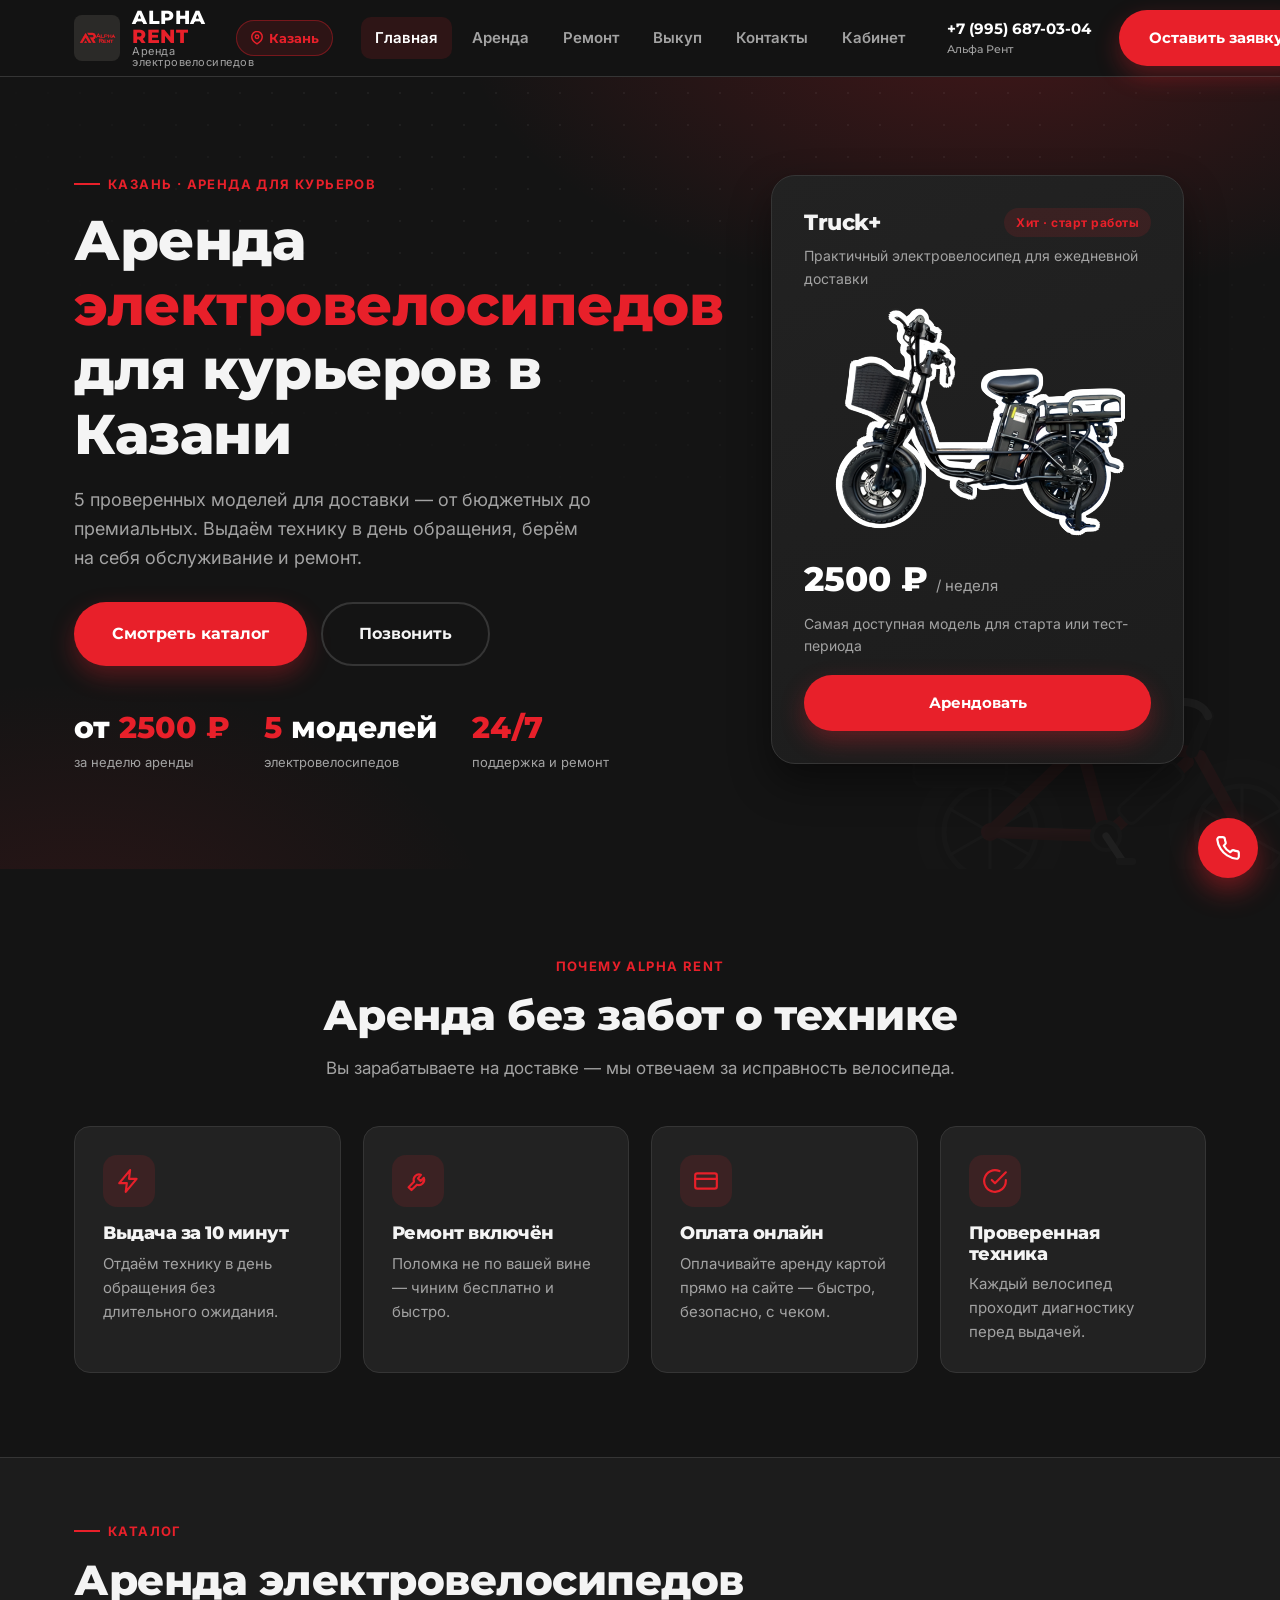
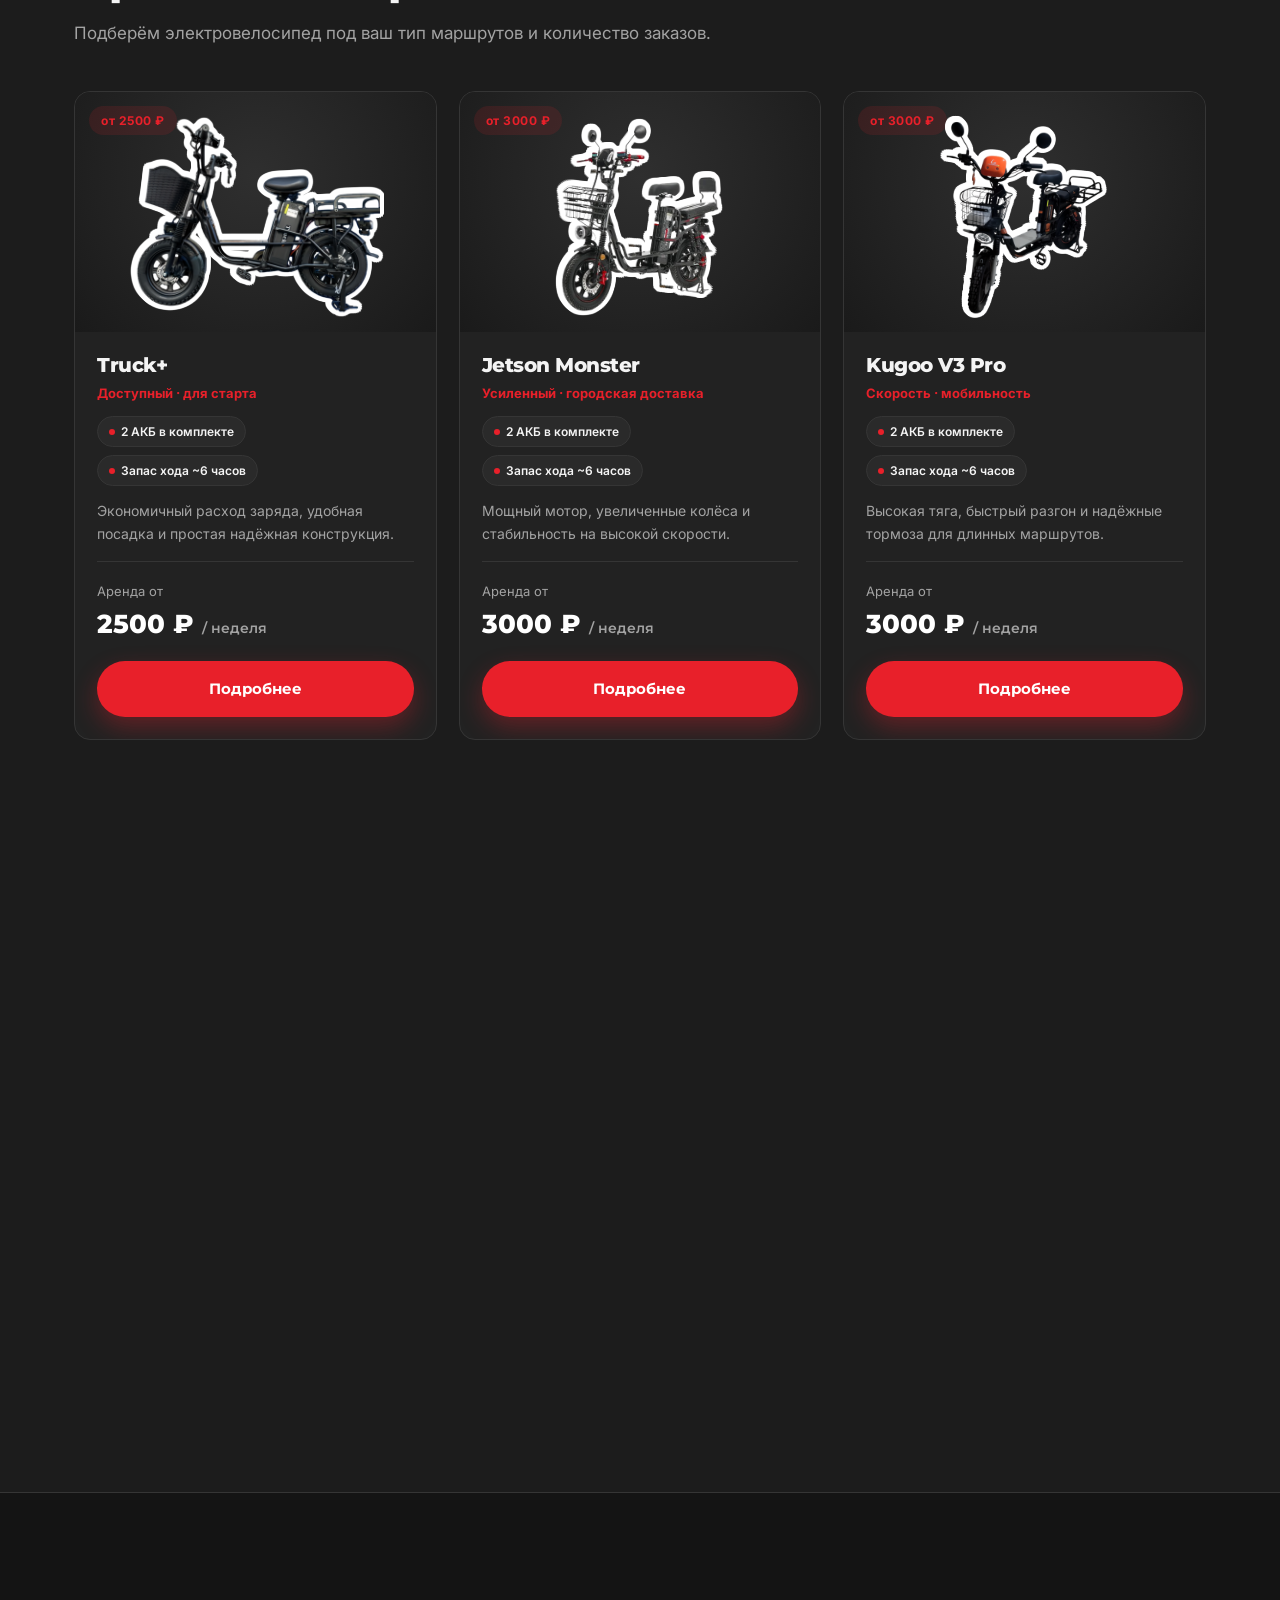
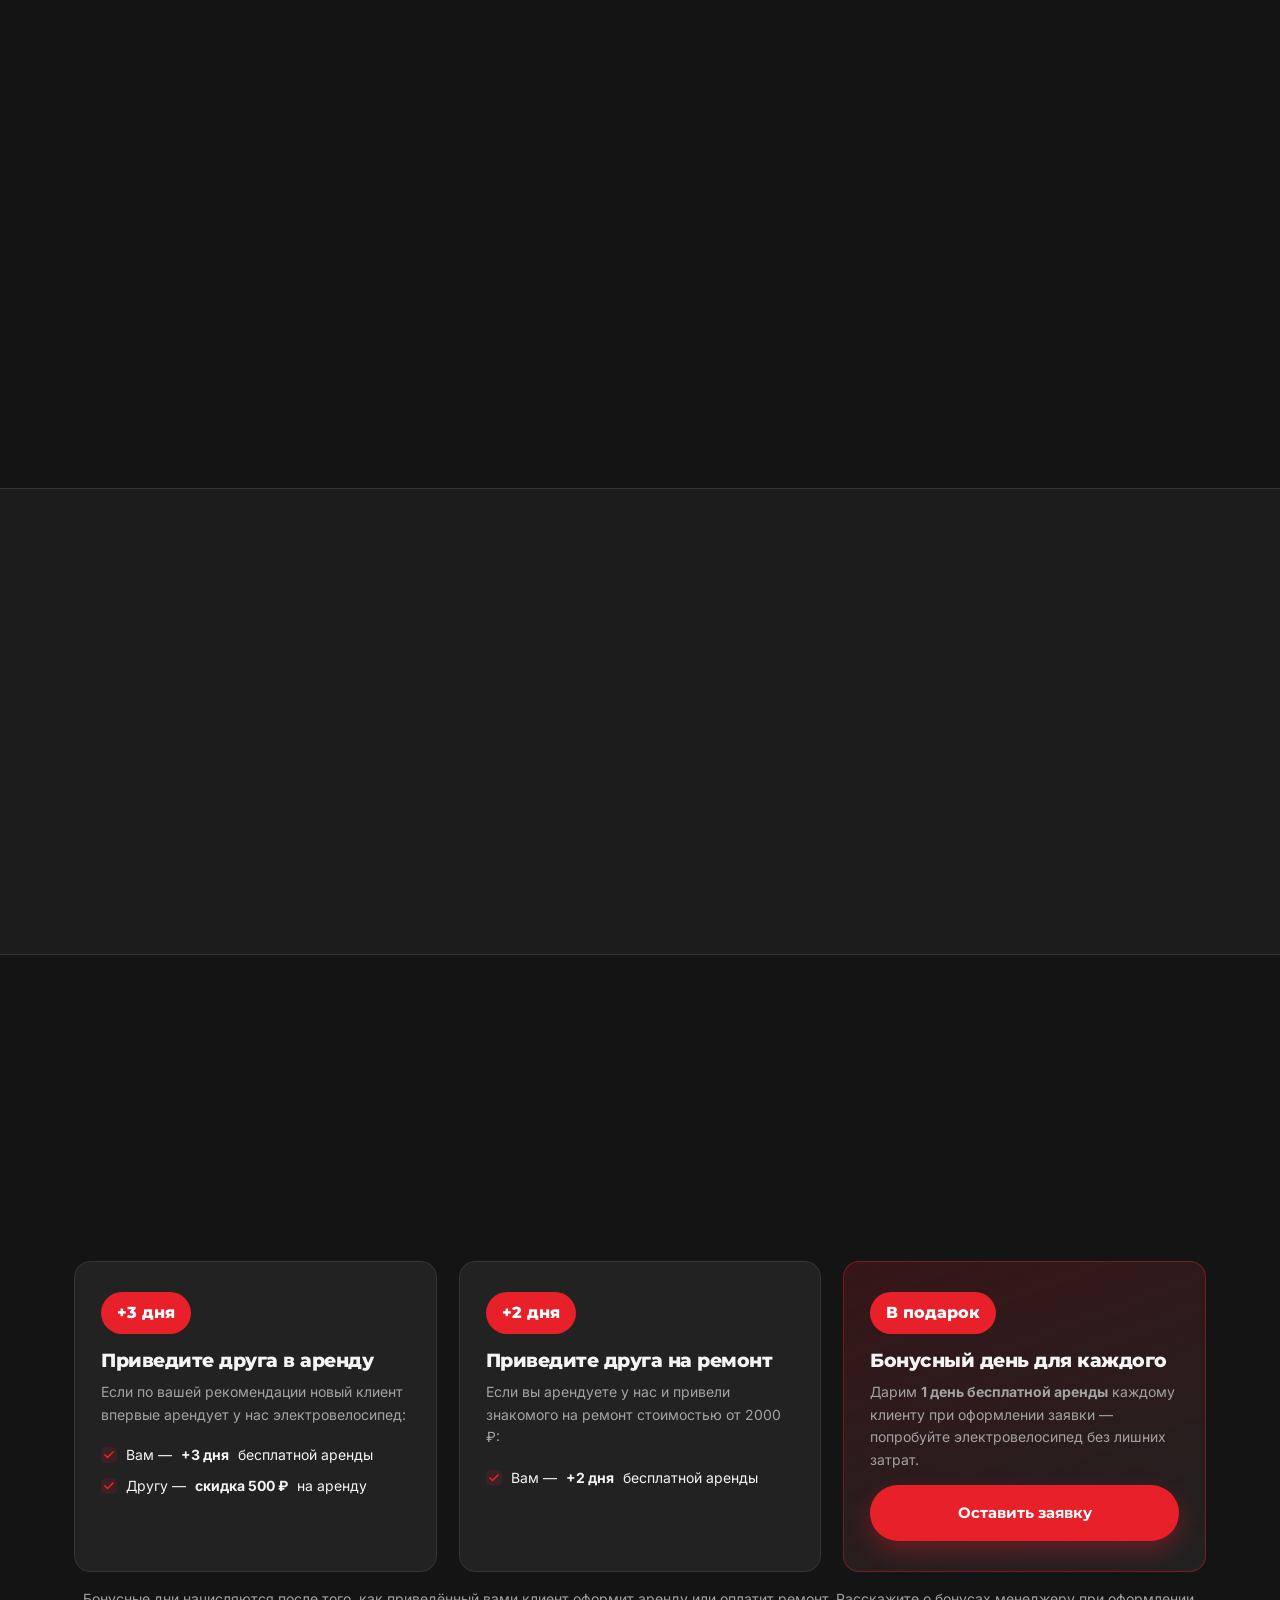
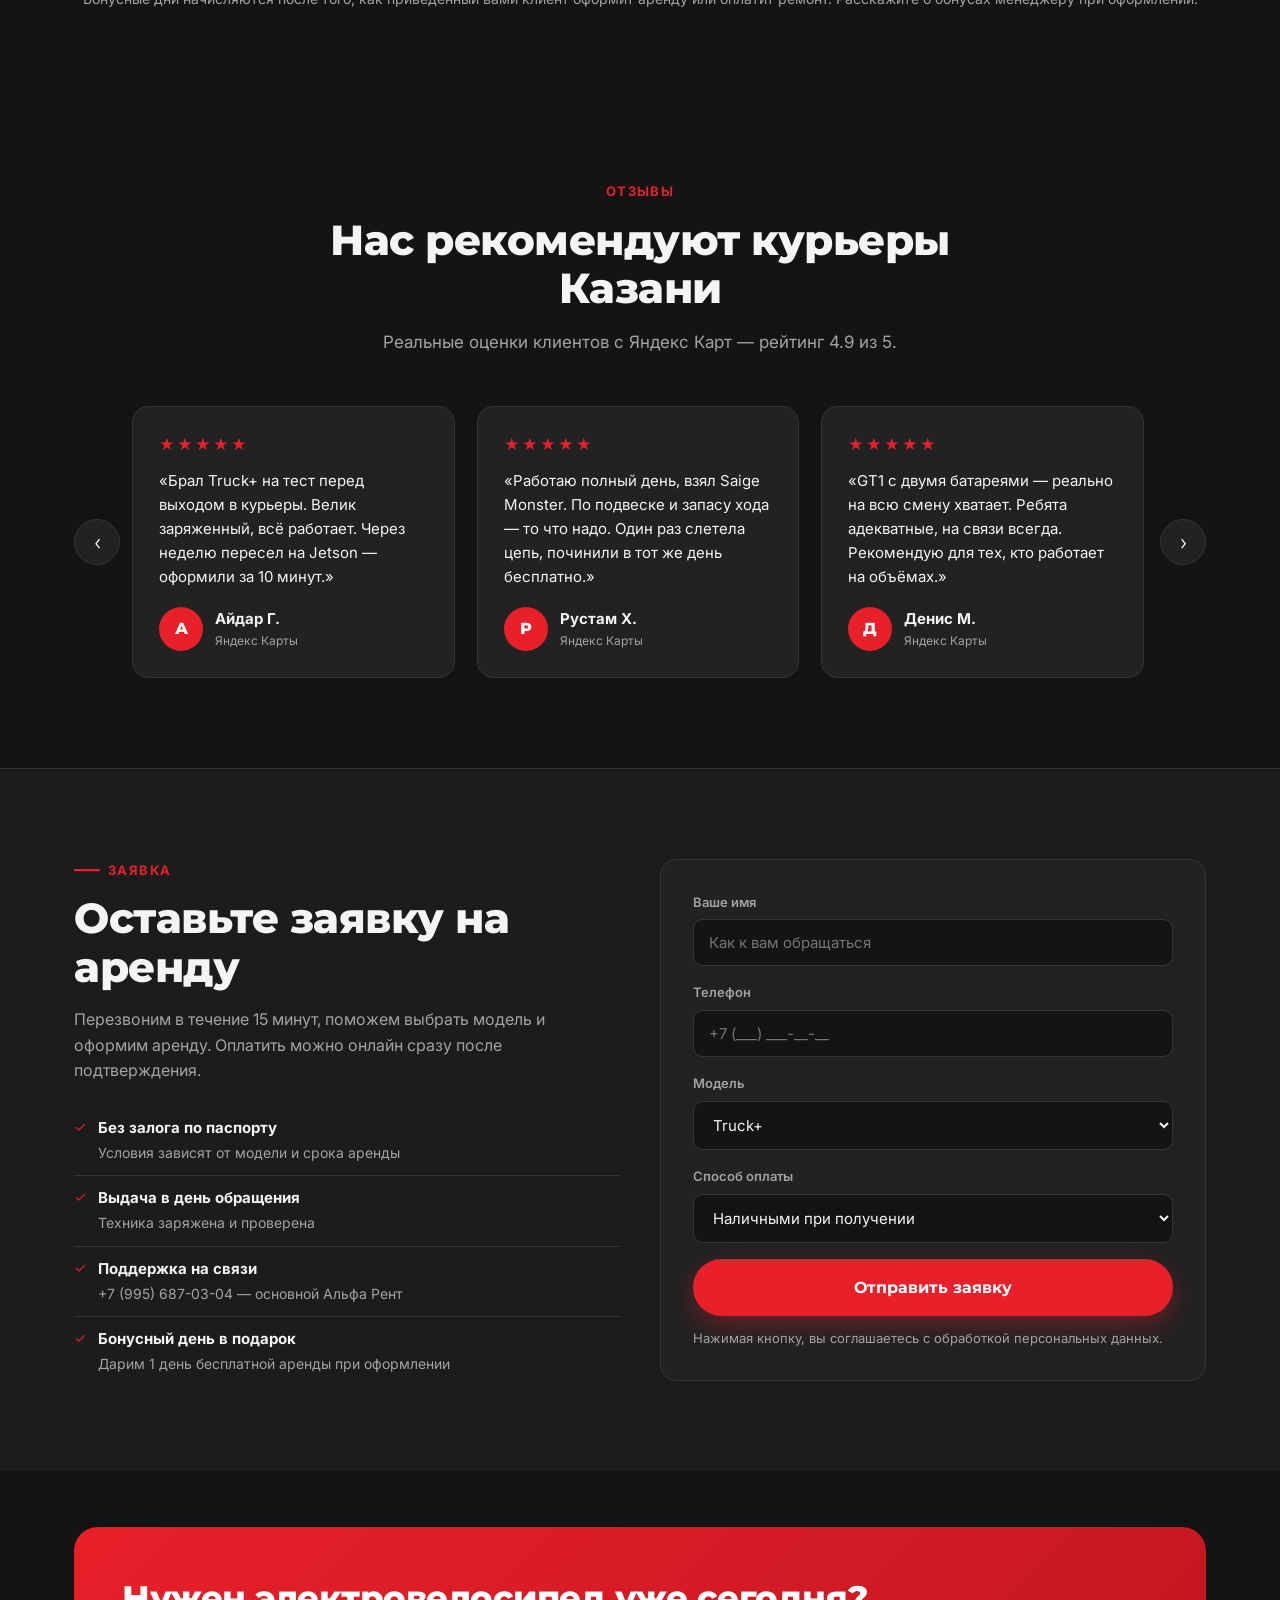
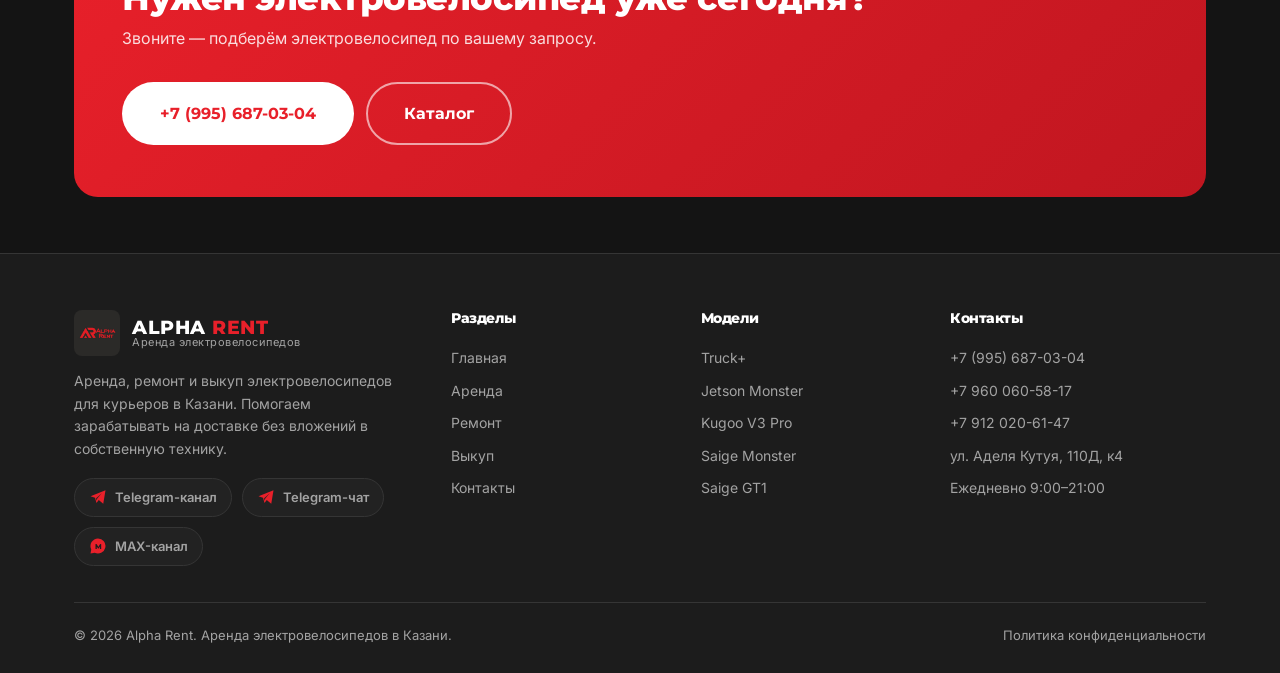
==== commit 7297a0f7: "Технические улучшения: безопасность, восстановление пароля, политика, Метрика - Восстановление парол" ====
--- a/index.html
+++ b/index.html
@@ -60,6 +60,16 @@
   }
 }
 </script>
+<!-- Yandex.Metrika counter — впишите номер вашего счётчика вместо 99999999 -->
+<script type="text/javascript">
+  (function(m,e,t,r,i,k,a){m[i]=m[i]||function(){(m[i].a=m[i].a||[]).push(arguments)};m[i].l=1*new Date();
+  for(var j=0;j<document.scripts.length;j++){if(document.scripts[j].src===r){return;}}
+  k=e.createElement(t),a=e.getElementsByTagName(t)[0],k.async=1,k.src=r,a.parentNode.insertBefore(k,a)})
+  (window,document,"script","https://mc.yandex.ru/metrika/tag.js","ym");
+  ym(99999999,"init",{clickmap:true,trackLinks:true,accurateTrackBounce:true});
+</script>
+<noscript><div><img src="https://mc.yandex.ru/watch/99999999" style="position:absolute;left:-9999px;" alt="" /></div></noscript>
+<!-- /Yandex.Metrika counter -->
 </head>
 <body>
 
@@ -623,7 +633,7 @@
     </div>
     <div class="footer__bottom">
       <span>© <span data-year>2026</span> Alpha Rent. Аренда электровелосипедов в Казани.</span>
-      <span>Сделано для курьеров Казани</span>
+      <a href="policy.php">Политика конфиденциальности</a>
     </div>
   </div>
 </footer>
@@ -632,6 +642,6 @@
   <svg width="26" height="26" viewBox="0 0 24 24" fill="none" stroke="currentColor" stroke-width="2" stroke-linecap="round" stroke-linejoin="round"><path d="M22 16.92v3a2 2 0 0 1-2.18 2 19.79 19.79 0 0 1-8.63-3.07 19.5 19.5 0 0 1-6-6 19.79 19.79 0 0 1-3.07-8.67A2 2 0 0 1 4.11 2h3a2 2 0 0 1 2 1.72c.13.96.36 1.9.7 2.81a2 2 0 0 1-.45 2.11L8.09 9.91a16 16 0 0 0 6 6l1.27-1.27a2 2 0 0 1 2.11-.45c.91.34 1.85.57 2.81.7A2 2 0 0 1 22 16.92z"/></svg>
 </a>
 
-<script src="js/main.js?v=5"></script>
+<script src="js/main.js?v=6"></script>
 </body>
 </html>
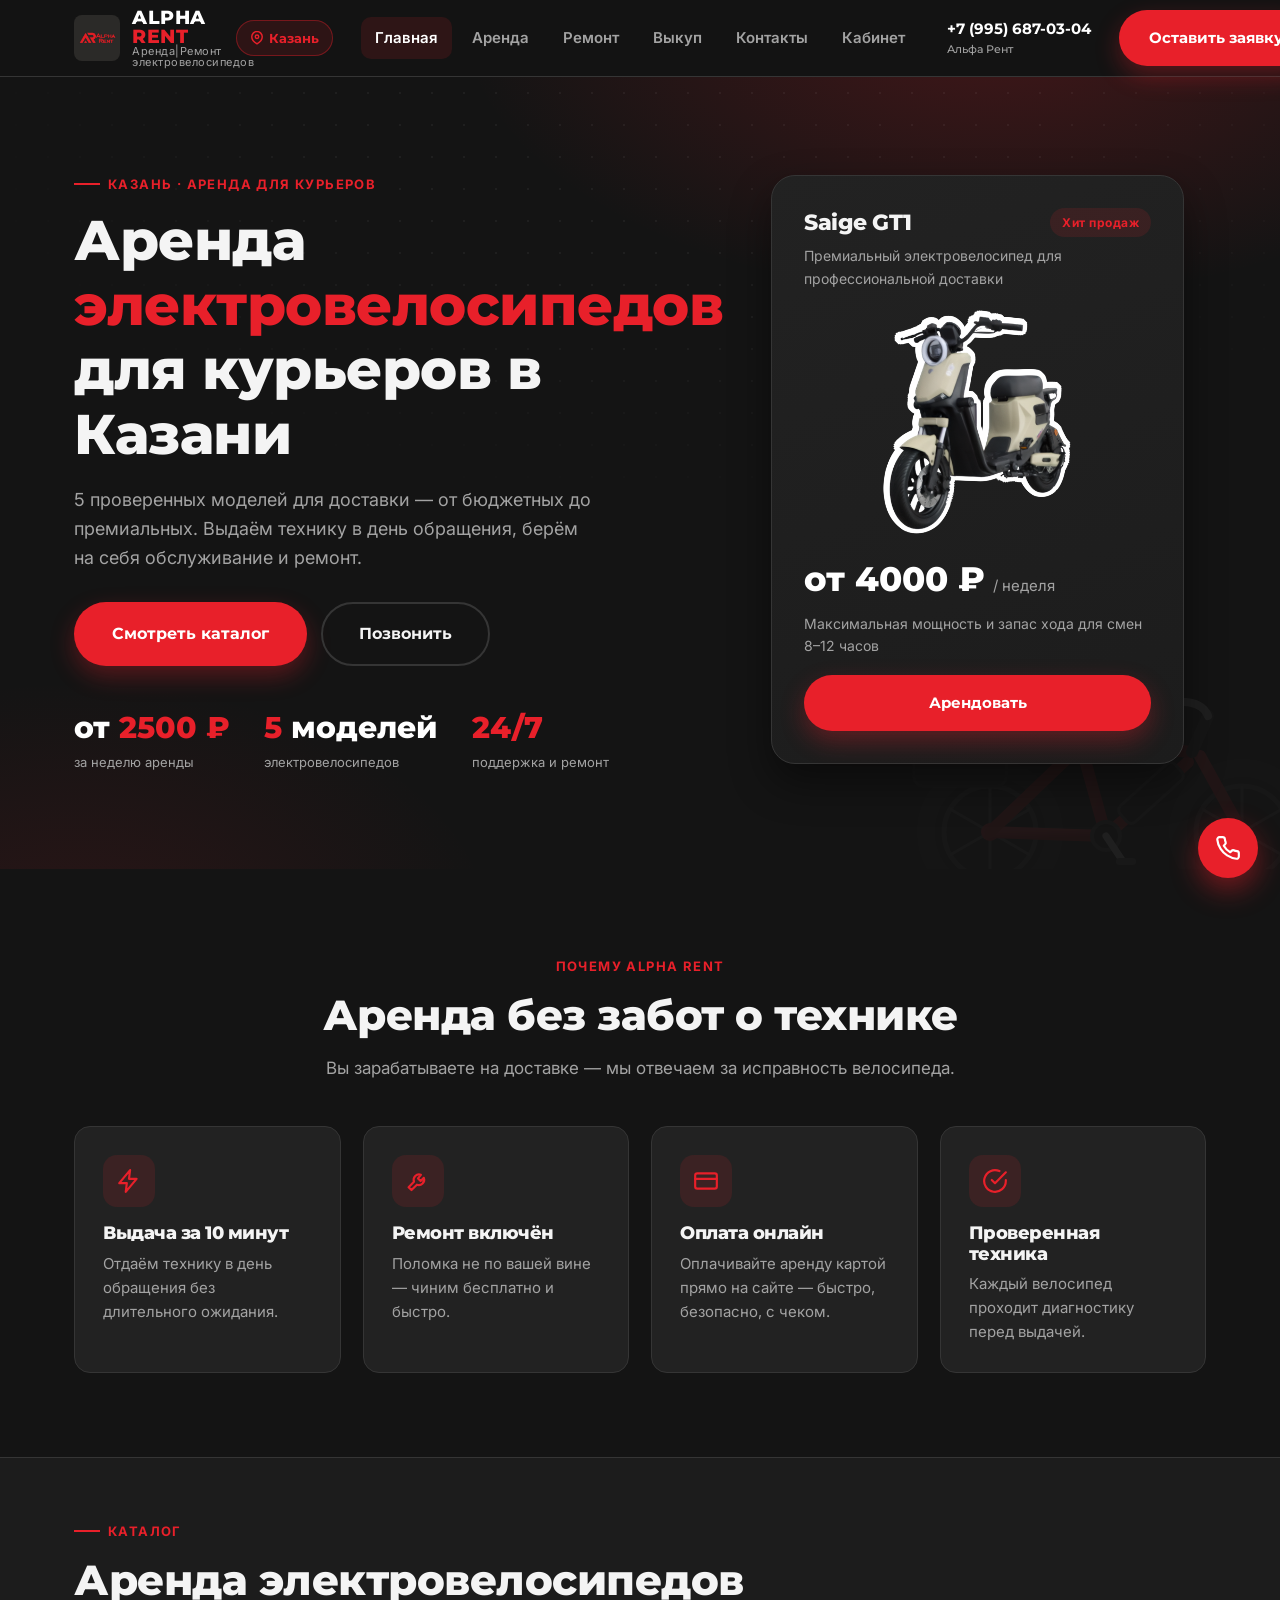
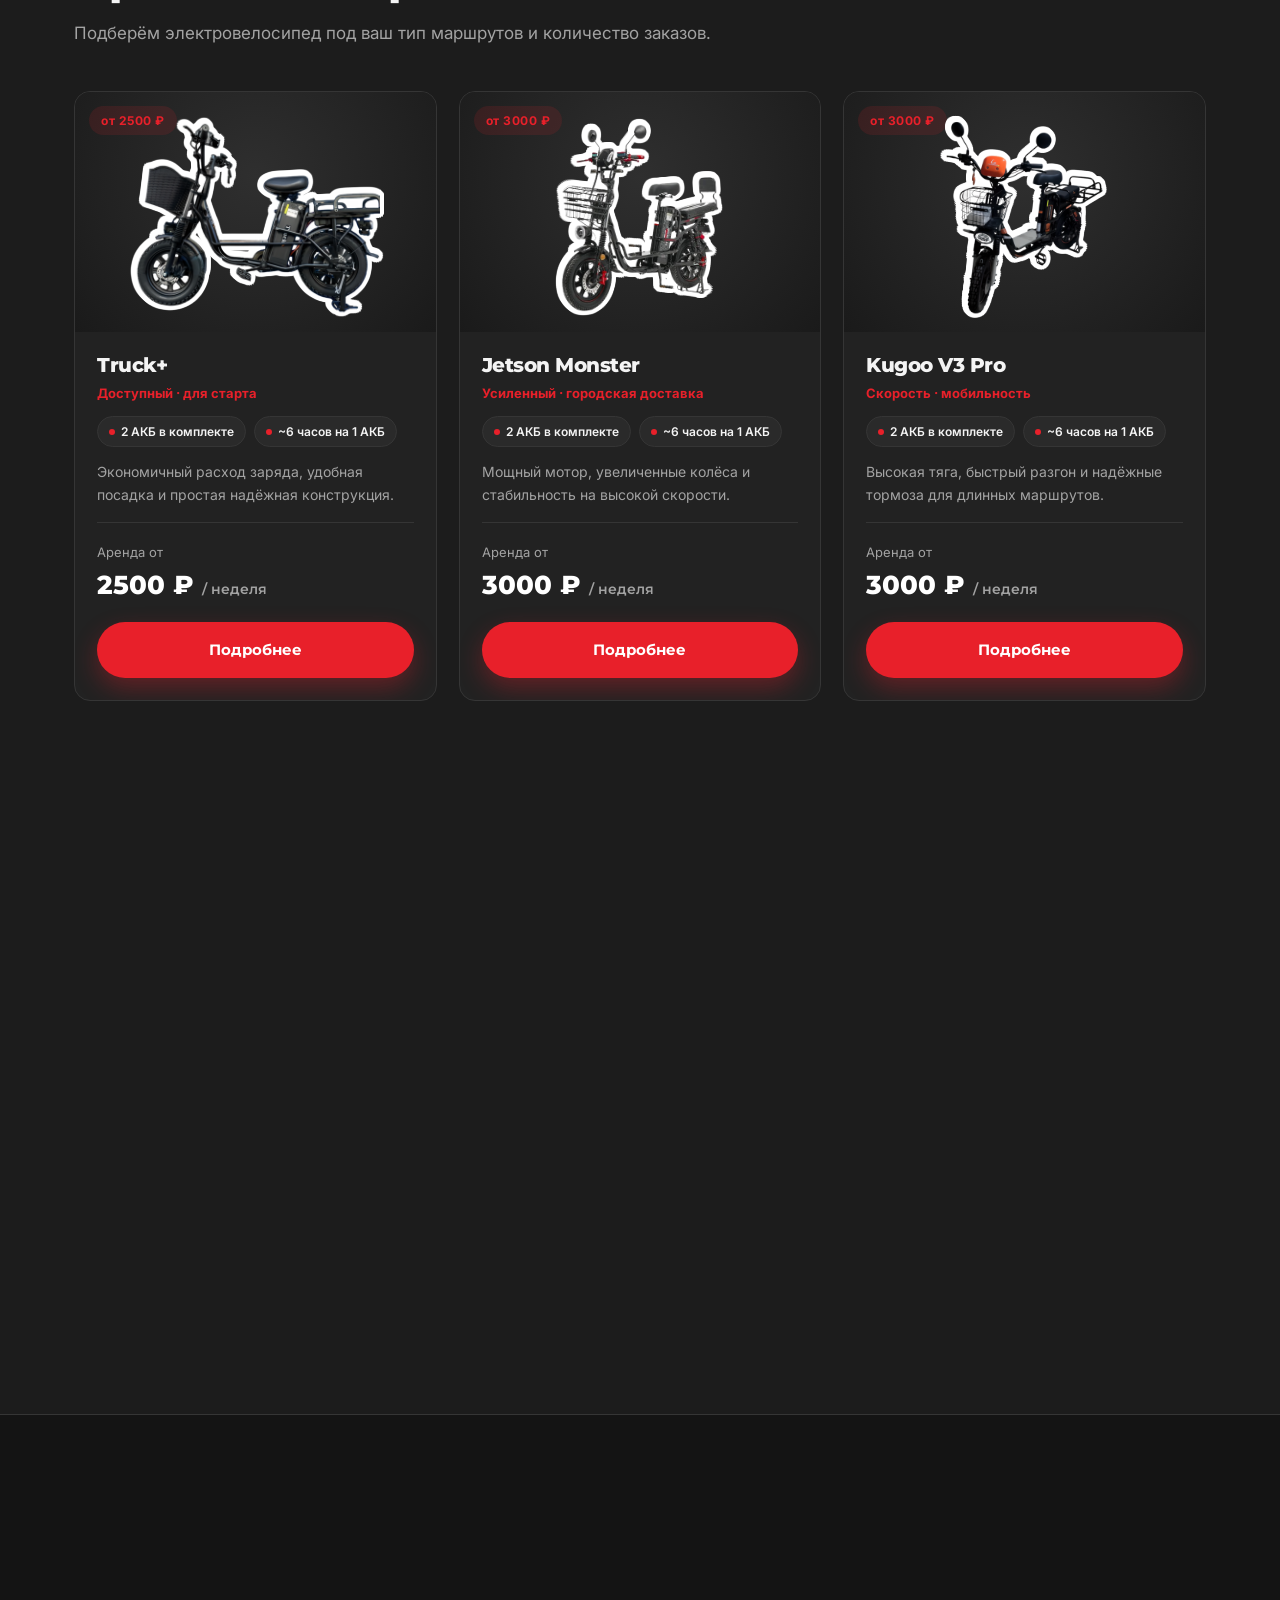
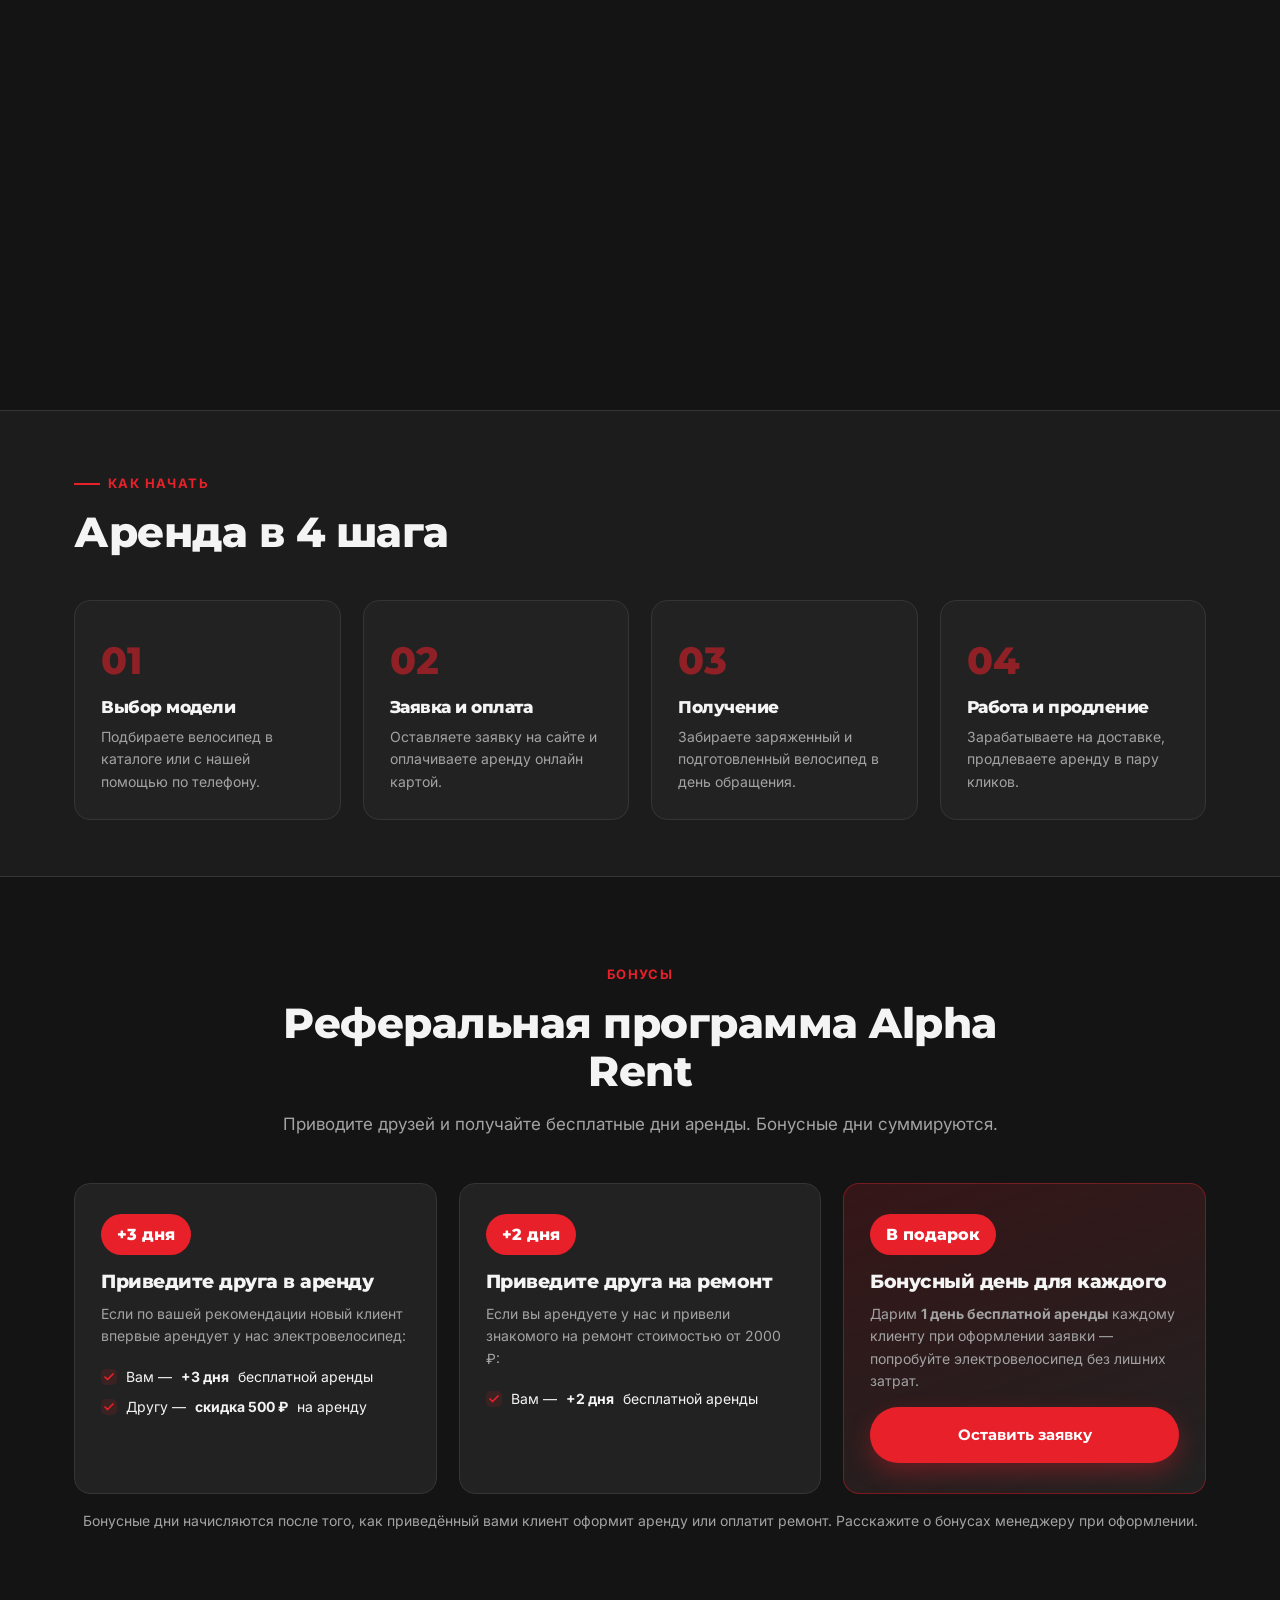
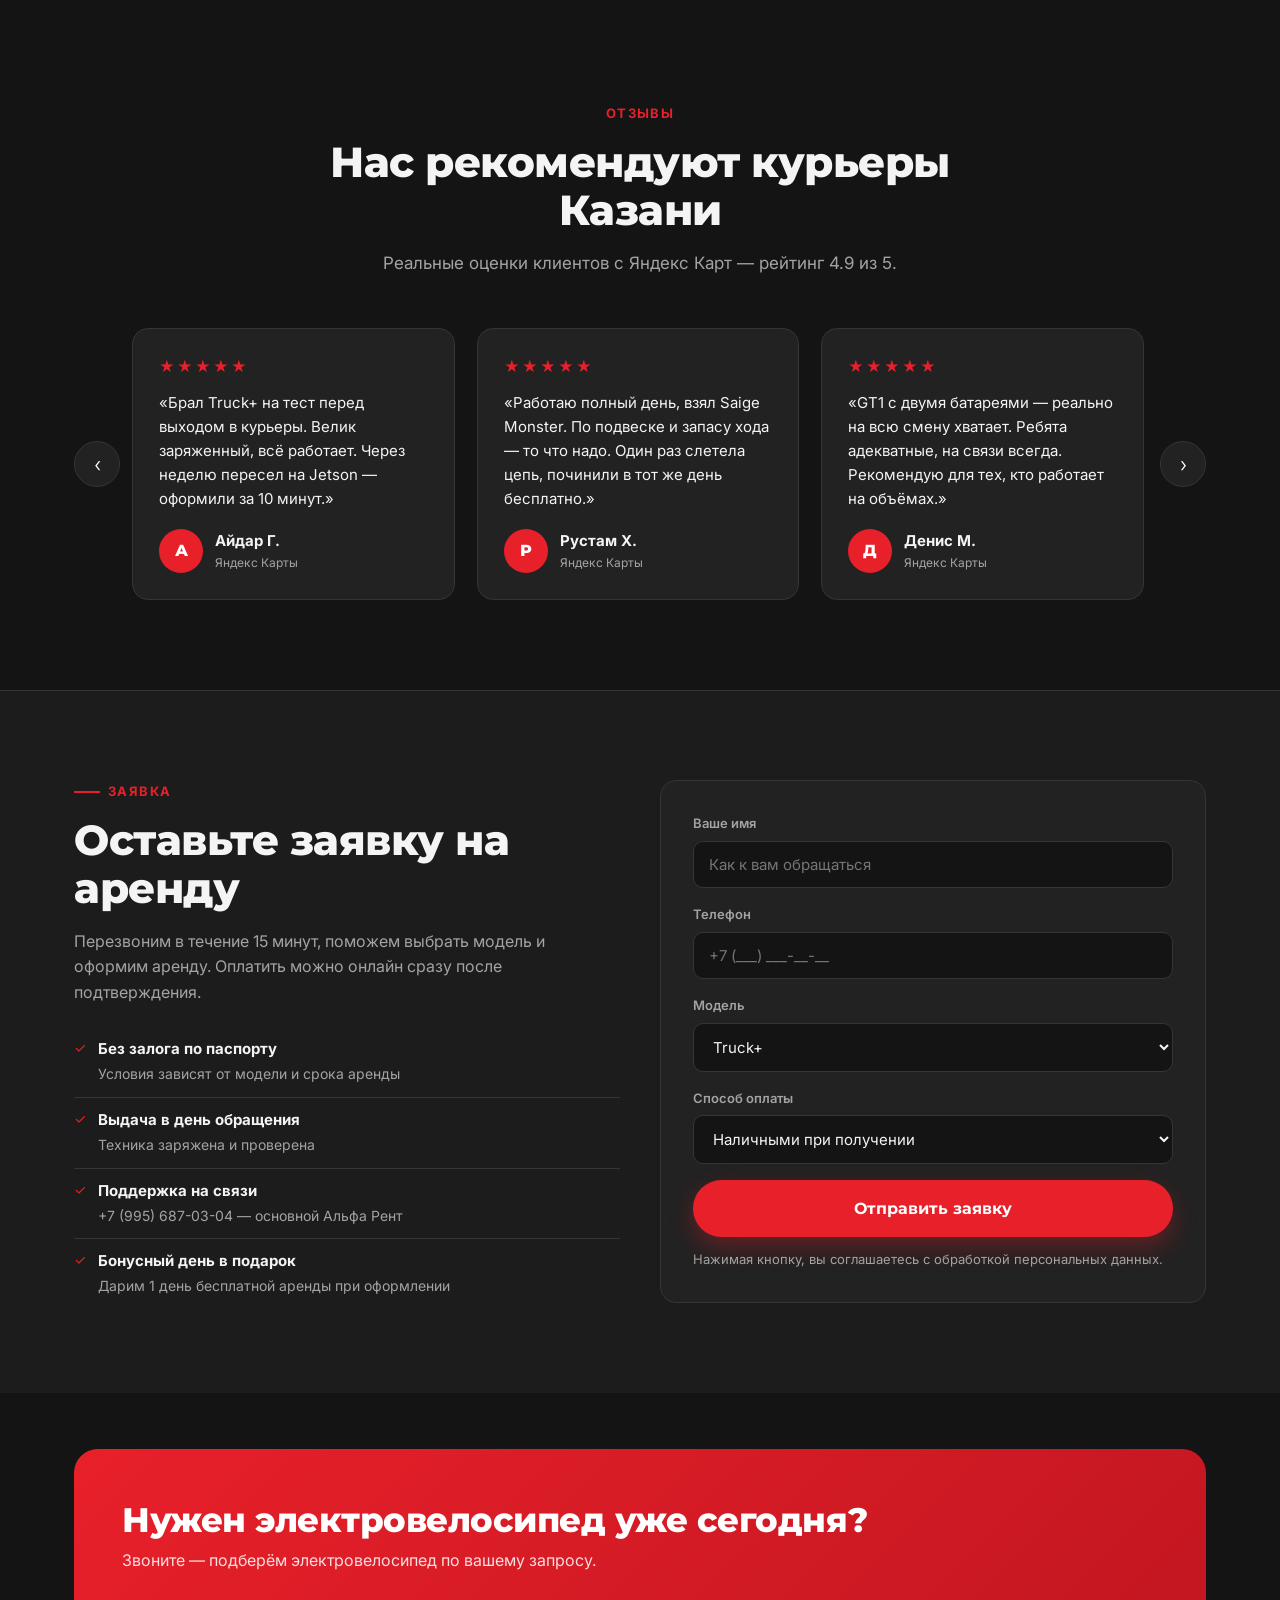
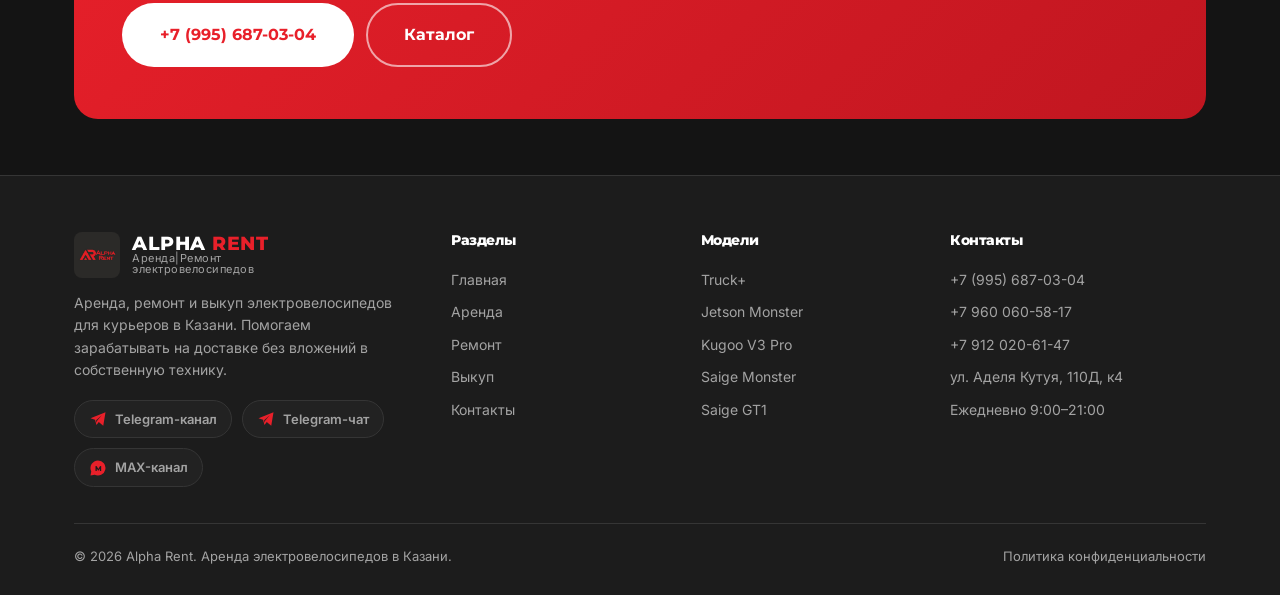
==== commit 4cab8a5d: "Коррективы: логотип, карта, запас хода, хит продаж - В логотипе подпись изменена на «Аренда|Ремонт э" ====
--- a/index.html
+++ b/index.html
@@ -80,7 +80,7 @@
       <img src="assets/logo.jpg" alt="Логотип Alpha Rent">
       <span class="logo__text">
         <span class="logo__name">ALPHA<span> RENT</span></span>
-        <span class="logo__tag">Аренда электровелосипедов</span>
+        <span class="logo__tag">Аренда|Ремонт<br>электровелосипедов</span>
       </span>
     </a>
     <span class="city-badge" title="Аренда электровелосипедов в Казани">
@@ -136,19 +136,19 @@
     </div>
     <aside class="hero__card">
       <div class="hero__card-top">
-        <h3>Truck+</h3>
-        <span class="badge">Хит · старт работы</span>
-      </div>
-      <p class="muted">Практичный электровелосипед для ежедневной доставки</p>
+        <h3>Saige GT1</h3>
+        <span class="badge">Хит продаж</span>
+      </div>
+      <p class="muted">Премиальный электровелосипед для профессиональной доставки</p>
       <div class="hero__bike">
-        <img src="assets/bikes/truck-1.png" alt="Электровелосипед Truck+ для курьеров" loading="lazy">
+        <img src="assets/bikes/gt1-1.png" alt="Электровелосипед Saige GT1 для курьеров" loading="lazy">
       </div>
       <div class="hero__price-row">
-        <span class="hero__price">2500&nbsp;₽</span>
+        <span class="hero__price">от 4000&nbsp;₽</span>
         <span class="hero__price-unit">/ неделя</span>
       </div>
-      <p class="muted">Самая доступная модель для старта или тест-периода</p>
-      <a href="arenda.html" class="btn btn-primary btn-block">Арендовать</a>
+      <p class="muted">Максимальная мощность и запас хода для смен 8–12 часов</p>
+      <a href="arenda.html#gt1" class="btn btn-primary btn-block">Арендовать</a>
     </aside>
   </div>
 </section>
@@ -214,7 +214,7 @@
           <div class="bike-card__role">Доступный · для старта</div>
           <div class="bike-card__specs">
             <span class="spec-pill">2 АКБ в комплекте</span>
-            <span class="spec-pill">Запас хода ~6 часов</span>
+            <span class="spec-pill">~6 часов на 1 АКБ</span>
           </div>
           <p class="bike-card__desc">Экономичный расход заряда, удобная посадка и простая надёжная конструкция.</p>
           <div class="bike-card__price">
@@ -236,7 +236,7 @@
           <div class="bike-card__role">Усиленный · городская доставка</div>
           <div class="bike-card__specs">
             <span class="spec-pill">2 АКБ в комплекте</span>
-            <span class="spec-pill">Запас хода ~6 часов</span>
+            <span class="spec-pill">~6 часов на 1 АКБ</span>
           </div>
           <p class="bike-card__desc">Мощный мотор, увеличенные колёса и стабильность на высокой скорости.</p>
           <div class="bike-card__price">
@@ -258,7 +258,7 @@
           <div class="bike-card__role">Скорость · мобильность</div>
           <div class="bike-card__specs">
             <span class="spec-pill">2 АКБ в комплекте</span>
-            <span class="spec-pill">Запас хода ~6 часов</span>
+            <span class="spec-pill">~6 часов на 1 АКБ</span>
           </div>
           <p class="bike-card__desc">Высокая тяга, быстрый разгон и надёжные тормоза для длинных маршрутов.</p>
           <div class="bike-card__price">
@@ -280,7 +280,7 @@
           <div class="bike-card__role">Мощность · комфорт</div>
           <div class="bike-card__specs">
             <span class="spec-pill">2 АКБ в комплекте</span>
-            <span class="spec-pill">Запас хода ~6 часов</span>
+            <span class="spec-pill">~6 часов на 1 АКБ</span>
           </div>
           <p class="bike-card__desc">Мощный двигатель, комфортная подвеска и устойчивость для полного дня.</p>
           <div class="bike-card__price">
@@ -294,7 +294,7 @@
       </article>
       <article class="bike-card reveal">
         <div class="bike-card__media">
-          <div class="bike-card__tags"><span class="badge">Премиум</span><span class="badge badge--ghost">от 4000 ₽</span></div>
+          <div class="bike-card__tags"><span class="badge">Хит продаж</span><span class="badge badge--ghost">от 4000 ₽</span></div>
           <img src="assets/bikes/gt1-1.png" alt="Электровелосипед Saige GT1" loading="lazy">
         </div>
         <div class="bike-card__body">
@@ -302,7 +302,7 @@
           <div class="bike-card__role">Топовая модель · максимум хода</div>
           <div class="bike-card__specs">
             <span class="spec-pill">2 АКБ в комплекте</span>
-            <span class="spec-pill">Запас хода ~6 часов</span>
+            <span class="spec-pill">~6 часов на 1 АКБ</span>
           </div>
           <p class="bike-card__desc">Высокий крутящий момент, большой запас хода, комфорт на сменах 8–12 часов.</p>
           <div class="bike-card__price">
@@ -586,7 +586,7 @@
           <img src="assets/logo.jpg" alt="Alpha Rent">
           <span class="logo__text">
             <span class="logo__name">ALPHA<span> RENT</span></span>
-            <span class="logo__tag">Аренда электровелосипедов</span>
+            <span class="logo__tag">Аренда|Ремонт<br>электровелосипедов</span>
           </span>
         </a>
         <p>Аренда, ремонт и выкуп электровелосипедов для курьеров в Казани. Помогаем зарабатывать на доставке без вложений в собственную технику.</p>
